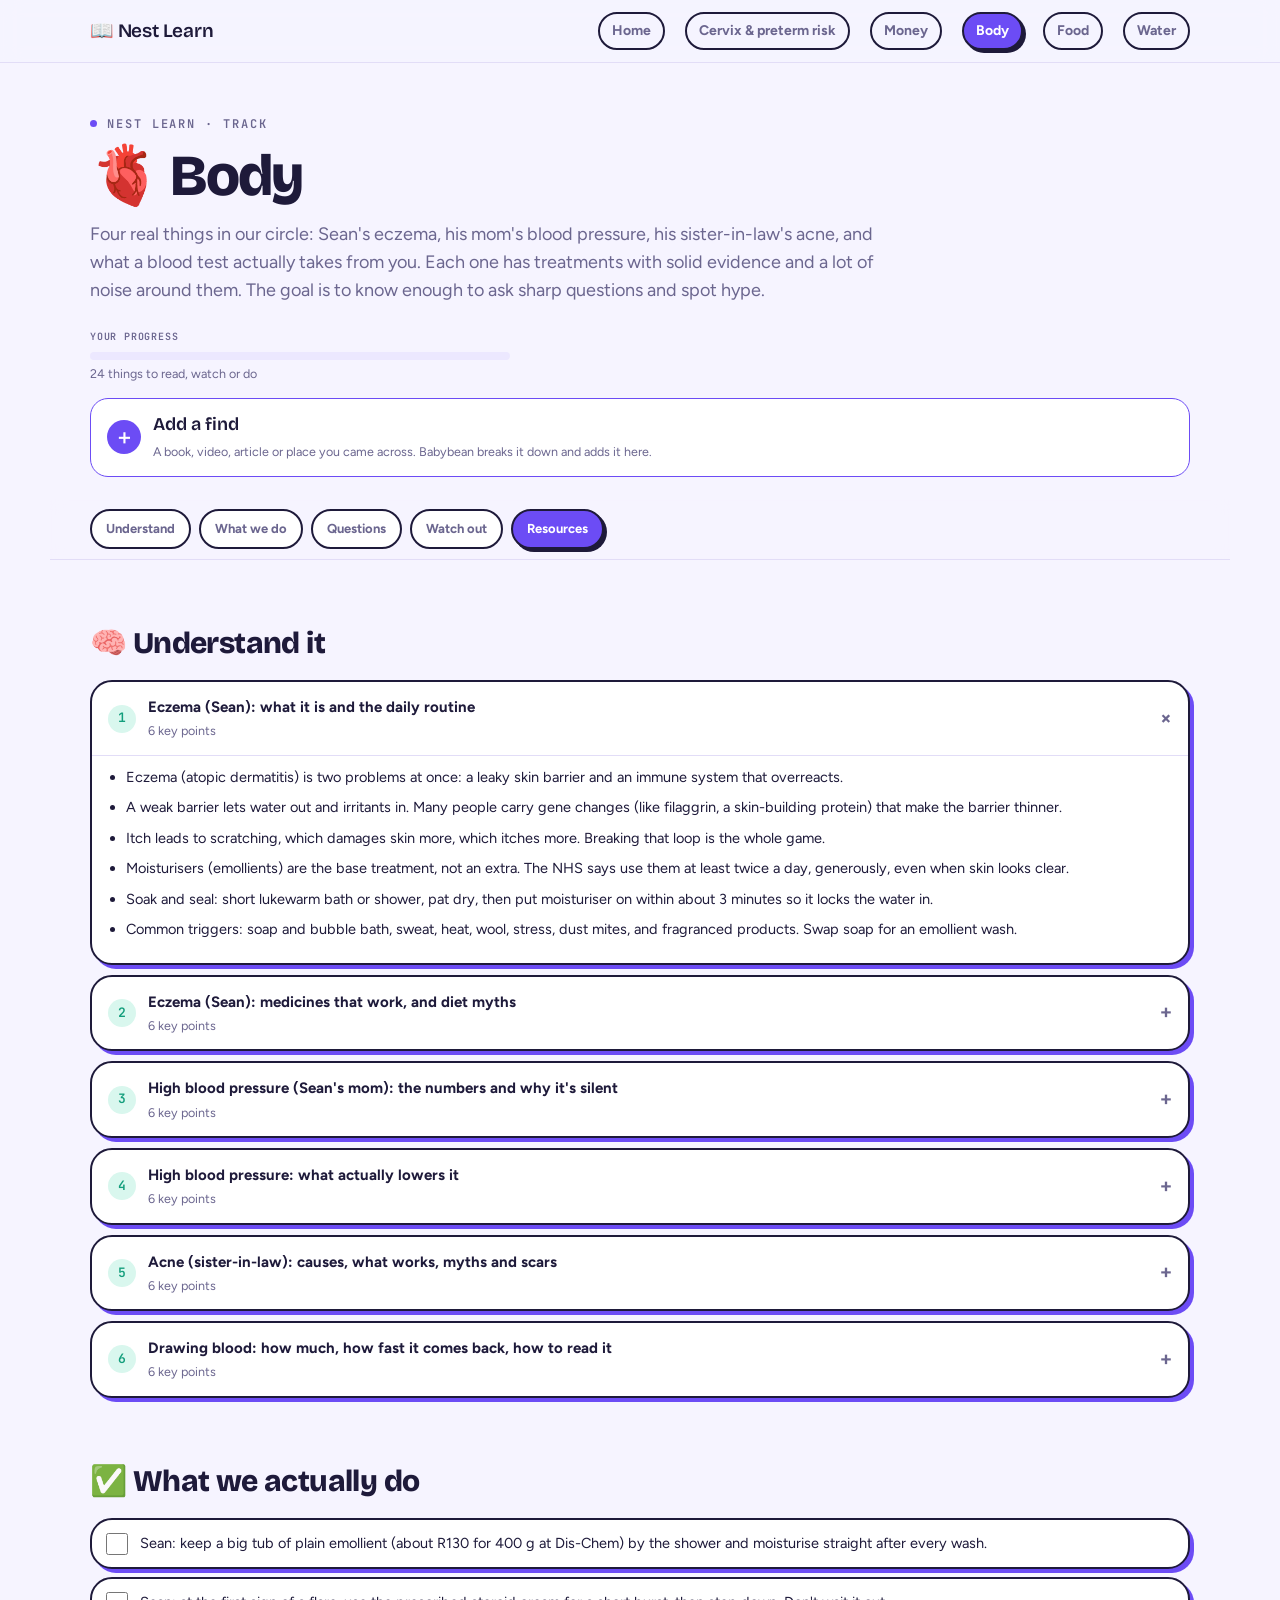
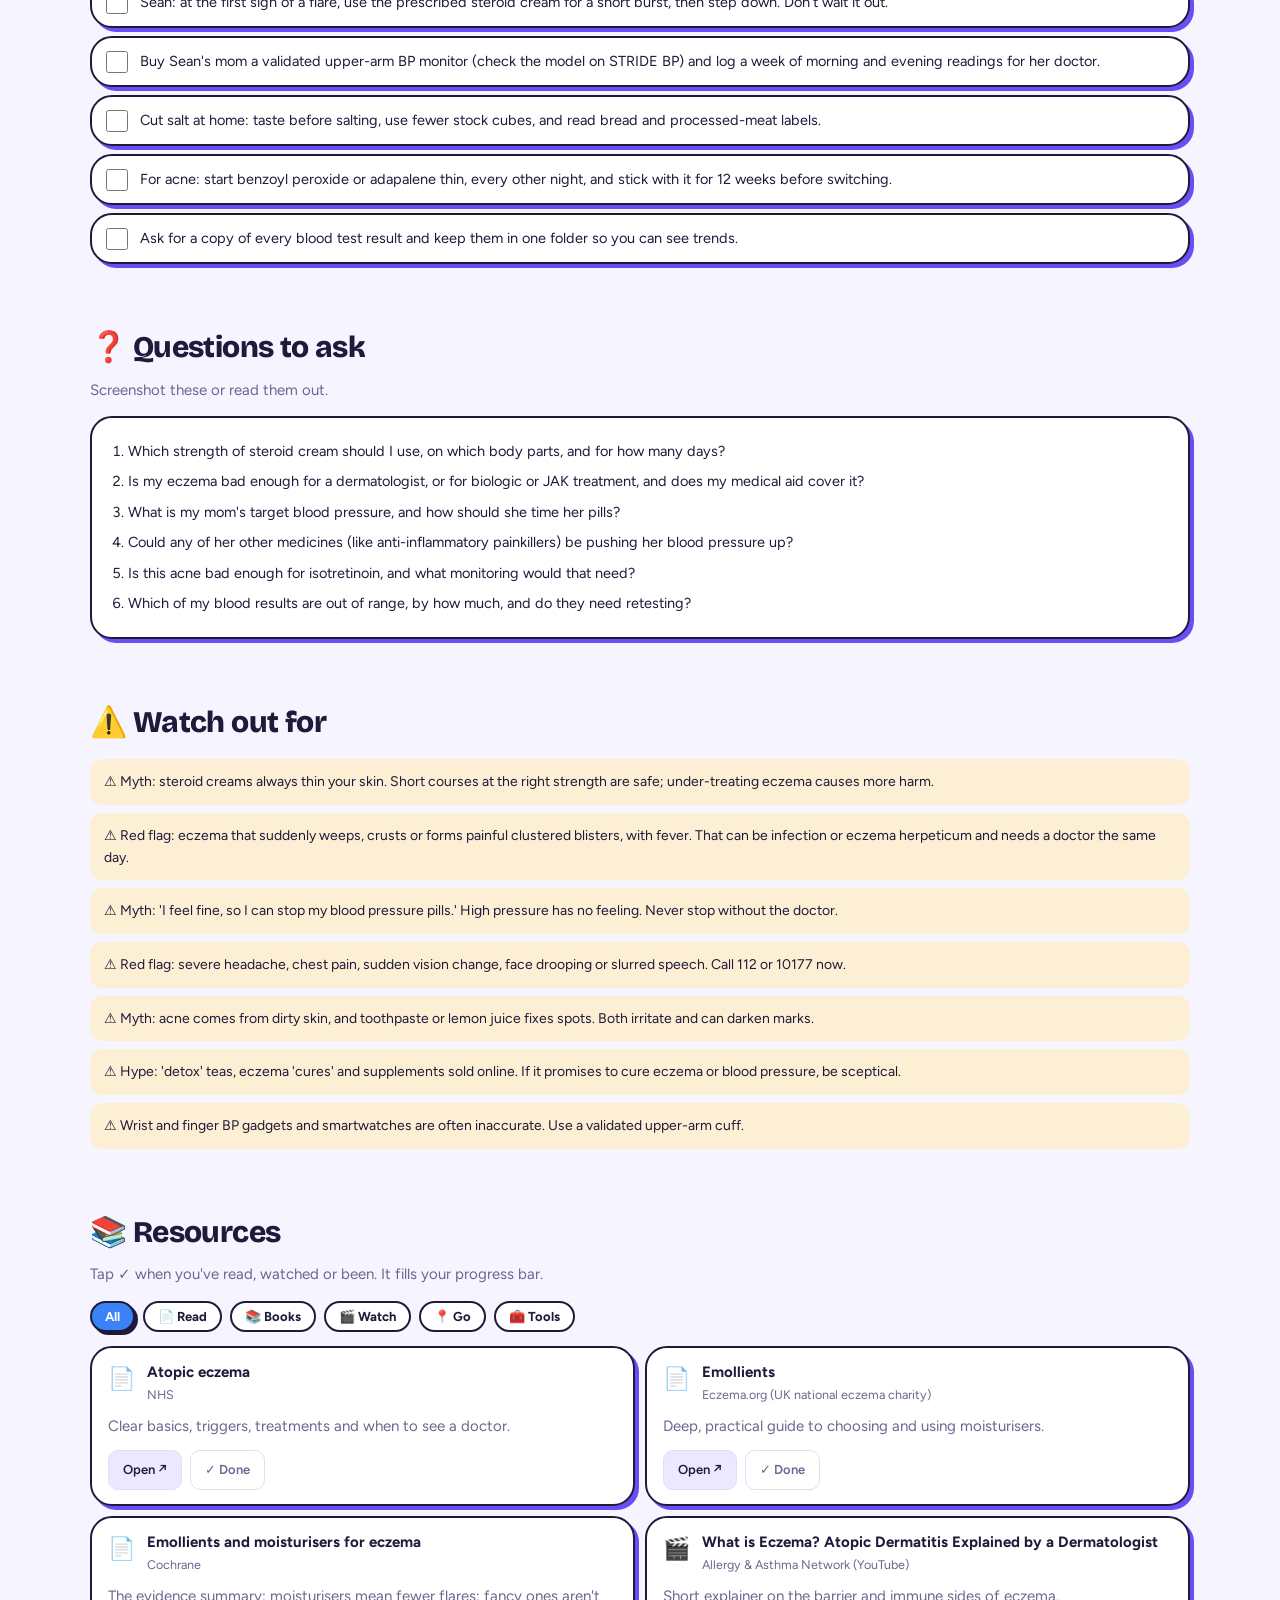
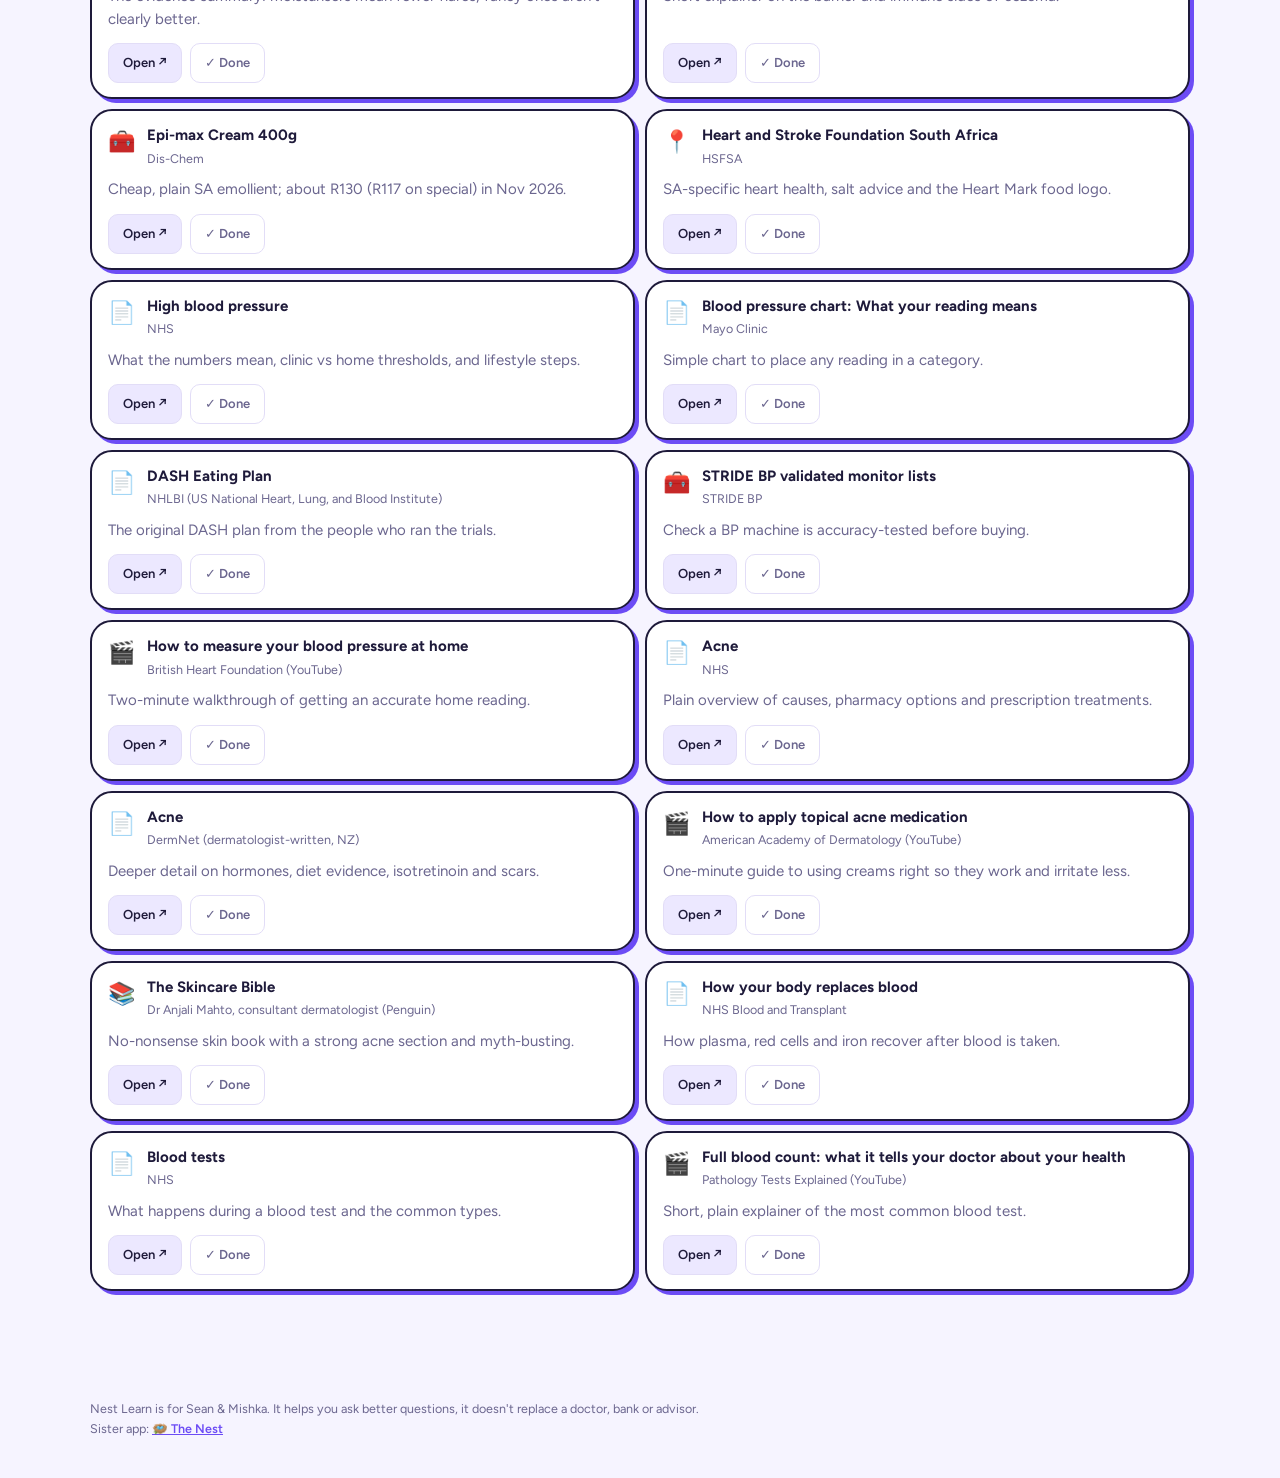
==== body.html @ f9ac7904 "Nest Learn: separate learning app (Cervix, Money, Body, Food, Water) Co-Authored-By: Claude Opus 5.5" ====
<!doctype html>
<html lang="en">
<head>
<meta charset="utf-8">
<meta name="viewport" content="width=device-width, initial-scale=1">
<meta name="theme-color" content="#6C4CF5">
<meta name="apple-mobile-web-app-capable" content="yes">
<meta name="mobile-web-app-capable" content="yes">
<meta name="apple-mobile-web-app-status-bar-style" content="black-translucent">
<meta name="apple-mobile-web-app-title" content="Nest Learn">
<link rel="manifest" href="manifest.webmanifest">
<link rel="apple-touch-icon" href="apple-touch-icon.png">
<meta name="robots" content="noindex, nofollow">
<title>Body · Nest Learn</title>
<link rel="icon" href="data:image/svg+xml,<svg xmlns='http://www.w3.org/2000/svg' viewBox='0 0 100 100'><text y='.9em' font-size='90'>🫀</text></svg>">
<link rel="preconnect" href="https://fonts.googleapis.com">
<link rel="preconnect" href="https://fonts.gstatic.com" crossorigin>
<link rel="stylesheet" href="https://fonts.googleapis.com/css2?family=Bricolage+Grotesque:opsz,wght@12..96,400..800&family=Figtree:wght@400;500;600;700&family=JetBrains+Mono:wght@500;600;700&display=swap">
<link rel="stylesheet" href="style.css?v=20261115a">
<link rel="stylesheet" href="learn.css?v=20261115a">
</head>
<body>

<nav class="nav"><div class="nav-in">
  <a class="brandmark" href="index.html">📖 Nest Learn</a>
  <a class="tab" href="index.html">Home</a>
  <a class="tab" href="cervix.html">Cervix &amp; preterm risk</a>
  <a class="tab" href="money.html">Money</a>
  <a class="tab" href="body.html" aria-current="page">Body</a>
  <a class="tab" href="food.html">Food</a>
  <a class="tab" href="water.html">Water</a>
</div></nav>
<script>window.NAV_ICON={"Home": "🏠", "Cervix & preterm risk": "🌸", "Money": "💸", "Body": "🫀", "Food": "🥕", "Water": "💧"};</script>

<main class="wrap">
<p class="eyebrow"><span class="dot"></span>Nest Learn · track</p>
<h1>🫀 Body</h1>
<p class="sub">Four real things in our circle: Sean&#x27;s eczema, his mom&#x27;s blood pressure, his sister-in-law&#x27;s acne, and what a blood test actually takes from you. Each one has treatments with solid evidence and a lot of noise around them. The goal is to know enough to ask sharp questions and spot hype.</p>
<div class="tprog" data-track="body"><span class="lbl">Your progress</span><div class="bar"><span></span></div><small class="pc"></small></div>
<details class="addbox" data-track="Body"><summary><span class="pl">＋</span><span><b>Add a find</b>
<small>A book, video, article or place you came across. Babybean breaks it down and adds it here.</small></span></summary>
<div class="abd"><div class="qchips kpick" role="group" aria-label="What is it"><button type="button" class="chip" aria-pressed="false" data-k="book">📚 Book</button><button type="button" class="chip" aria-pressed="false" data-k="video">🎬 Video</button><button type="button" class="chip" aria-pressed="false" data-k="article">📄 Article</button><button type="button" class="chip" aria-pressed="false" data-k="podcast">🎧 Podcast</button><button type="button" class="chip" aria-pressed="false" data-k="place">📍 Place</button></div>
<textarea placeholder="Paste the link, or the name of the book or video. Add a note if you want: why it caught your eye."></textarea>
<button type="button" class="sendbtn">Send to Babybean →</button>
<p class="how">Opens Telegram with your find ready to send. Babybean reads or watches it, writes the breakdown, and adds it to this page.</p></div></details>
<nav class="jump" aria-label="Sections"><a href="#learn">Understand</a><a href="#do">What we do</a><a href="#ask">Questions</a><a href="#watch">Watch out</a><a href="#res">Resources</a></nav>
<section class="sec" id="learn"><h2>🧠 Understand it</h2><div class="accs">
<details class="acc" open><summary><span class="n">1</span><span class="st"><b>Eczema (Sean): what it is and the daily routine</b><small>6 key points</small></span></summary><div class="bd"><ul class="pts"><li>Eczema (atopic dermatitis) is two problems at once: a leaky skin barrier and an immune system that overreacts.</li><li>A weak barrier lets water out and irritants in. Many people carry gene changes (like filaggrin, a skin-building protein) that make the barrier thinner.</li><li>Itch leads to scratching, which damages skin more, which itches more. Breaking that loop is the whole game.</li><li>Moisturisers (emollients) are the base treatment, not an extra. The NHS says use them at least twice a day, generously, even when skin looks clear.</li><li>Soak and seal: short lukewarm bath or shower, pat dry, then put moisturiser on within about 3 minutes so it locks the water in.</li><li>Common triggers: soap and bubble bath, sweat, heat, wool, stress, dust mites, and fragranced products. Swap soap for an emollient wash.</li></ul></div></details>
<details class="acc"><summary><span class="n">2</span><span class="st"><b>Eczema (Sean): medicines that work, and diet myths</b><small>6 key points</small></span></summary><div class="bd"><ul class="pts"><li>Steroid creams (topical corticosteroids) calm flares fast. Used in the right strength, for short bursts, they are safe. Fear of them often causes under-treatment.</li><li>Dose by fingertip unit (a line of cream from fingertip to first crease). One unit covers about two adult palms of skin.</li><li>Calcineurin inhibitors (tacrolimus, pimecrolimus) are steroid-free creams. They are good for the face, eyelids and folds where steroids thin the skin.</li><li>For severe eczema, a dermatologist can offer injections (biologics like dupilumab) or tablets (JAK inhibitors). These work well but are costly in SA, so check your medical aid.</li><li>Diet: the NHS says do not cut out foods unless a doctor tells you to. Food allergy matters more in babies; in adults, elimination diets rarely help and can backfire.</li><li>Real evidence: a Cochrane review found moisturisers mean fewer flares and less steroid needed. Most &#x27;miracle&#x27; creams were no better than a plain one.</li></ul></div></details>
<details class="acc"><summary><span class="n">3</span><span class="st"><b>High blood pressure (Sean&#x27;s mom): the numbers and why it&#x27;s silent</b><small>6 key points</small></span></summary><div class="bd"><ul class="pts"><li>Blood pressure has two numbers. The top (systolic) is pressure when the heart squeezes. The bottom (diastolic) is pressure when it rests.</li><li>Healthy is roughly 90/60 to 120/80. High is 140/90 or more at a clinic, or 135/85 or more at home (NHS).</li><li>It is called silent because most people feel nothing. WHO says about 44% of adults with high blood pressure do not know they have it.</li><li>Over years, high pressure damages arteries, which leads to stroke, heart attack, kidney failure and dementia. Treatment cuts those risks.</li><li>South Africans eat about 6 to 11 g of salt a day. WHO&#x27;s limit is under 5 g, about one teaspoon. Much of it hides in bread, stock cubes, processed meat and takeaways.</li><li>SA law has capped salt in processed foods since 2016, which helped, but home cooking and stock cubes still add a lot.</li></ul></div></details>
<details class="acc"><summary><span class="n">4</span><span class="st"><b>High blood pressure: what actually lowers it</b><small>6 key points</small></span></summary><div class="bd"><ul class="pts"><li>DASH (Dietary Approaches to Stop Hypertension) is an eating plan with lots of vegetables, fruit, beans, whole grains and low-fat dairy, and less salt and fatty meat. Trials show it lowers pressure.</li><li>Exercise helps: aim for about 150 minutes a week of brisk walking or similar.</li><li>Alcohol raises blood pressure. Cutting down helps; heavy drinking is a big driver.</li><li>Home checks need a validated upper-arm machine (one tested for accuracy; check the STRIDE BP list). Sit 5 minutes, arm at heart level, take 2 readings morning and evening for a week.</li><li>Pills matter. Most people need them for life. Stopping because you feel fine can make pressure bounce back up, because feeling fine was never the sign.</li><li>Emergency signs: very high readings (around 180/120) with chest pain, severe headache, confusion, vision loss or weakness. Face drooping or slurred speech means stroke. Call 112 from a mobile or 10177.</li></ul></div></details>
<details class="acc"><summary><span class="n">5</span><span class="st"><b>Acne (sister-in-law): causes, what works, myths and scars</b><small>6 key points</small></span></summary><div class="bd"><ul class="pts"><li>Acne starts when oil (sebum) and dead skin clog a pore, bacteria (C. acnes) grow, and the spot gets inflamed. Hormones drive the oil. It is not caused by dirty skin.</li><li>First line: benzoyl peroxide (kills bacteria, no resistance) and retinoids like adapalene (unclog pores). Start thin, every other night, and give it 8 to 12 weeks. Azelaic acid is gentler and fades dark marks.</li><li>Antibiotics should never be used alone or long-term. NICE says pair them with benzoyl peroxide or a retinoid and review by about 3 months to limit resistance.</li><li>For women, the combined pill or spironolactone can help. Severe or scarring acne needs a dermatologist for isotretinoin, which works very well but needs strict pregnancy prevention and monitoring.</li><li>Diet: modest evidence that high-GI foods (sugary, white-flour foods that spike blood sugar) and milk, especially skim, worsen acne in some people. Chocolate alone has weak evidence. It&#x27;s a nudge, not a cure.</li><li>Picking causes scars; early treatment prevents them. Dark marks (post-inflammatory hyperpigmentation) fade over months with sunscreen. Pitted scars need dermatologist procedures.</li></ul></div></details>
<details class="acc"><summary><span class="n">6</span><span class="st"><b>Drawing blood: how much, how fast it comes back, how to read it</b><small>6 key points</small></span></summary><div class="bd"><ul class="pts"><li>An adult has about 5 litres of blood (about 8% of body weight). A test tube holds about 2 to 10 ml, so a normal panel of a few tubes is well under 1% of your blood.</li><li>A full donation is much bigger: SANBS takes 480 ml, about 10%. Even that is safe for healthy adults.</li><li>Plasma (the watery part of blood) comes back within a day or two if you drink fluids. Red cells take weeks; haemoglobin is usually back to normal in 6 to 12 weeks.</li><li>Draws matter when blood is already low: anaemia (too few red cells or low haemoglobin), babies, and long hospital stays where daily tests can add up.</li><li>FBC (full blood count) basics: haemoglobin (oxygen carrier), MCV (red cell size: small often means low iron, big can mean low B12 or folate), white cells (infection and immunity), platelets (clotting).</li><li>Reference ranges cover about 95% of healthy people, so a slightly flagged result is not automatically a problem. Trends over time and how you feel matter more.</li></ul></div></details>
</div></section>
<section class="sec" id="do"><h2>✅ What we actually do</h2><ul class="checks" data-track="body">
<li><label><input type="checkbox" data-ck="body:do:0"><span>Sean: keep a big tub of plain emollient (about R130 for 400 g at Dis-Chem) by the shower and moisturise straight after every wash.</span></label></li>
<li><label><input type="checkbox" data-ck="body:do:1"><span>Sean: at the first sign of a flare, use the prescribed steroid cream for a short burst, then step down. Don&#x27;t wait it out.</span></label></li>
<li><label><input type="checkbox" data-ck="body:do:2"><span>Buy Sean&#x27;s mom a validated upper-arm BP monitor (check the model on STRIDE BP) and log a week of morning and evening readings for her doctor.</span></label></li>
<li><label><input type="checkbox" data-ck="body:do:3"><span>Cut salt at home: taste before salting, use fewer stock cubes, and read bread and processed-meat labels.</span></label></li>
<li><label><input type="checkbox" data-ck="body:do:4"><span>For acne: start benzoyl peroxide or adapalene thin, every other night, and stick with it for 12 weeks before switching.</span></label></li>
<li><label><input type="checkbox" data-ck="body:do:5"><span>Ask for a copy of every blood test result and keep them in one folder so you can see trends.</span></label></li>
</ul></section>
<section class="sec" id="ask"><h2>❓ Questions to ask</h2><p>Screenshot these or read them out.</p><ol class="asks"><li>Which strength of steroid cream should I use, on which body parts, and for how many days?</li><li>Is my eczema bad enough for a dermatologist, or for biologic or JAK treatment, and does my medical aid cover it?</li><li>What is my mom&#x27;s target blood pressure, and how should she time her pills?</li><li>Could any of her other medicines (like anti-inflammatory painkillers) be pushing her blood pressure up?</li><li>Is this acne bad enough for isotretinoin, and what monitoring would that need?</li><li>Which of my blood results are out of range, by how much, and do they need retesting?</li></ol></section>
<section class="sec" id="watch"><h2>⚠️ Watch out for</h2><ul class="warns"><li>Myth: steroid creams always thin your skin. Short courses at the right strength are safe; under-treating eczema causes more harm.</li><li>Red flag: eczema that suddenly weeps, crusts or forms painful clustered blisters, with fever. That can be infection or eczema herpeticum and needs a doctor the same day.</li><li>Myth: &#x27;I feel fine, so I can stop my blood pressure pills.&#x27; High pressure has no feeling. Never stop without the doctor.</li><li>Red flag: severe headache, chest pain, sudden vision change, face drooping or slurred speech. Call 112 or 10177 now.</li><li>Myth: acne comes from dirty skin, and toothpaste or lemon juice fixes spots. Both irritate and can darken marks.</li><li>Hype: &#x27;detox&#x27; teas, eczema &#x27;cures&#x27; and supplements sold online. If it promises to cure eczema or blood pressure, be sceptical.</li><li>Wrist and finger BP gadgets and smartwatches are often inaccurate. Use a validated upper-arm cuff.</li></ul></section>
<section class="sec" id="res"><h2>📚 Resources</h2><p>Tap ✓ when you've read, watched or been. It fills your progress bar.</p>
<div class="filt" role="group" aria-label="Filter"><button class="chip" aria-pressed="true" data-f="all">All</button><button class="chip" aria-pressed="false" data-f="article">📄 Read</button><button class="chip" aria-pressed="false" data-f="book">📚 Books</button><button class="chip" aria-pressed="false" data-f="video">🎬 Watch</button><button class="chip" aria-pressed="false" data-f="place">📍 Go</button><button class="chip" aria-pressed="false" data-f="tool">🧰 Tools</button></div>
<div class="rlist">
<article class="rc" data-type="article" data-rk="body:r:https://www.nhs.uk/conditions/atopic-eczema/"><div class="rtop"><span class="ric">📄</span><div class="rtx"><b>Atopic eczema</b><small>NHS</small></div></div><p class="rwhy">Clear basics, triggers, treatments and when to see a doctor.</p><div class="racts"><a class="op" href="https://www.nhs.uk/conditions/atopic-eczema/" target="_blank" rel="noopener">Open ↗</a><button type="button" class="done">✓ Done</button></div></article>
<article class="rc" data-type="article" data-rk="body:r:https://eczema.org/information-and-advice/treatments-for-eczema/emollients/"><div class="rtop"><span class="ric">📄</span><div class="rtx"><b>Emollients</b><small>Eczema.org (UK national eczema charity)</small></div></div><p class="rwhy">Deep, practical guide to choosing and using moisturisers.</p><div class="racts"><a class="op" href="https://eczema.org/information-and-advice/treatments-for-eczema/emollients/" target="_blank" rel="noopener">Open ↗</a><button type="button" class="done">✓ Done</button></div></article>
<article class="rc" data-type="article" data-rk="body:r:https://www.cochrane.org/CD012119"><div class="rtop"><span class="ric">📄</span><div class="rtx"><b>Emollients and moisturisers for eczema</b><small>Cochrane</small></div></div><p class="rwhy">The evidence summary: moisturisers mean fewer flares; fancy ones aren&#x27;t clearly better.</p><div class="racts"><a class="op" href="https://www.cochrane.org/CD012119" target="_blank" rel="noopener">Open ↗</a><button type="button" class="done">✓ Done</button></div></article>
<article class="rc" data-type="video" data-rk="body:r:https://www.youtube.com/watch?v=mQ73EpeenGk"><div class="rtop"><span class="ric">🎬</span><div class="rtx"><b>What is Eczema? Atopic Dermatitis Explained by a Dermatologist</b><small>Allergy &amp; Asthma Network (YouTube)</small></div></div><p class="rwhy">Short explainer on the barrier and immune sides of eczema.</p><div class="racts"><a class="op" href="https://www.youtube.com/watch?v=mQ73EpeenGk" target="_blank" rel="noopener">Open ↗</a><button type="button" class="done">✓ Done</button></div></article>
<article class="rc" data-type="tool" data-rk="body:r:https://www.dischem.co.za/epi-max-cream-400g"><div class="rtop"><span class="ric">🧰</span><div class="rtx"><b>Epi-max Cream 400g</b><small>Dis-Chem</small></div></div><p class="rwhy">Cheap, plain SA emollient; about R130 (R117 on special) in Nov 2026.</p><div class="racts"><a class="op" href="https://www.dischem.co.za/epi-max-cream-400g" target="_blank" rel="noopener">Open ↗</a><button type="button" class="done">✓ Done</button></div></article>
<article class="rc" data-type="place" data-rk="body:r:https://www.heartfoundation.co.za/"><div class="rtop"><span class="ric">📍</span><div class="rtx"><b>Heart and Stroke Foundation South Africa</b><small>HSFSA</small></div></div><p class="rwhy">SA-specific heart health, salt advice and the Heart Mark food logo.</p><div class="racts"><a class="op" href="https://www.heartfoundation.co.za/" target="_blank" rel="noopener">Open ↗</a><button type="button" class="done">✓ Done</button></div></article>
<article class="rc" data-type="article" data-rk="body:r:https://www.nhs.uk/conditions/high-blood-pressure/"><div class="rtop"><span class="ric">📄</span><div class="rtx"><b>High blood pressure</b><small>NHS</small></div></div><p class="rwhy">What the numbers mean, clinic vs home thresholds, and lifestyle steps.</p><div class="racts"><a class="op" href="https://www.nhs.uk/conditions/high-blood-pressure/" target="_blank" rel="noopener">Open ↗</a><button type="button" class="done">✓ Done</button></div></article>
<article class="rc" data-type="article" data-rk="body:r:https://www.mayoclinic.org/diseases-conditions/high-blood-pressure/in-depth/blood-pressure/art-20050982"><div class="rtop"><span class="ric">📄</span><div class="rtx"><b>Blood pressure chart: What your reading means</b><small>Mayo Clinic</small></div></div><p class="rwhy">Simple chart to place any reading in a category.</p><div class="racts"><a class="op" href="https://www.mayoclinic.org/diseases-conditions/high-blood-pressure/in-depth/blood-pressure/art-20050982" target="_blank" rel="noopener">Open ↗</a><button type="button" class="done">✓ Done</button></div></article>
<article class="rc" data-type="article" data-rk="body:r:https://www.nhlbi.nih.gov/education/dash-eating-plan"><div class="rtop"><span class="ric">📄</span><div class="rtx"><b>DASH Eating Plan</b><small>NHLBI (US National Heart, Lung, and Blood Institute)</small></div></div><p class="rwhy">The original DASH plan from the people who ran the trials.</p><div class="racts"><a class="op" href="https://www.nhlbi.nih.gov/education/dash-eating-plan" target="_blank" rel="noopener">Open ↗</a><button type="button" class="done">✓ Done</button></div></article>
<article class="rc" data-type="tool" data-rk="body:r:https://www.stridebp.org/"><div class="rtop"><span class="ric">🧰</span><div class="rtx"><b>STRIDE BP validated monitor lists</b><small>STRIDE BP</small></div></div><p class="rwhy">Check a BP machine is accuracy-tested before buying.</p><div class="racts"><a class="op" href="https://www.stridebp.org/" target="_blank" rel="noopener">Open ↗</a><button type="button" class="done">✓ Done</button></div></article>
<article class="rc" data-type="video" data-rk="body:r:https://www.youtube.com/watch?v=wKCa9g0ob7k"><div class="rtop"><span class="ric">🎬</span><div class="rtx"><b>How to measure your blood pressure at home</b><small>British Heart Foundation (YouTube)</small></div></div><p class="rwhy">Two-minute walkthrough of getting an accurate home reading.</p><div class="racts"><a class="op" href="https://www.youtube.com/watch?v=wKCa9g0ob7k" target="_blank" rel="noopener">Open ↗</a><button type="button" class="done">✓ Done</button></div></article>
<article class="rc" data-type="article" data-rk="body:r:https://www.nhs.uk/conditions/acne/"><div class="rtop"><span class="ric">📄</span><div class="rtx"><b>Acne</b><small>NHS</small></div></div><p class="rwhy">Plain overview of causes, pharmacy options and prescription treatments.</p><div class="racts"><a class="op" href="https://www.nhs.uk/conditions/acne/" target="_blank" rel="noopener">Open ↗</a><button type="button" class="done">✓ Done</button></div></article>
<article class="rc" data-type="article" data-rk="body:r:https://dermnetnz.org/topics/acne"><div class="rtop"><span class="ric">📄</span><div class="rtx"><b>Acne</b><small>DermNet (dermatologist-written, NZ)</small></div></div><p class="rwhy">Deeper detail on hormones, diet evidence, isotretinoin and scars.</p><div class="racts"><a class="op" href="https://dermnetnz.org/topics/acne" target="_blank" rel="noopener">Open ↗</a><button type="button" class="done">✓ Done</button></div></article>
<article class="rc" data-type="video" data-rk="body:r:https://www.youtube.com/watch?v=Kh6I5eXtgSc"><div class="rtop"><span class="ric">🎬</span><div class="rtx"><b>How to apply topical acne medication</b><small>American Academy of Dermatology (YouTube)</small></div></div><p class="rwhy">One-minute guide to using creams right so they work and irritate less.</p><div class="racts"><a class="op" href="https://www.youtube.com/watch?v=Kh6I5eXtgSc" target="_blank" rel="noopener">Open ↗</a><button type="button" class="done">✓ Done</button></div></article>
<article class="rc" data-type="book" data-rk="body:r:https://www.penguin.co.uk/books/308182/the-skincare-bible-by-mahto-anjali/9780241309100"><div class="rtop"><span class="ric">📚</span><div class="rtx"><b>The Skincare Bible</b><small>Dr Anjali Mahto, consultant dermatologist (Penguin)</small></div></div><p class="rwhy">No-nonsense skin book with a strong acne section and myth-busting.</p><div class="racts"><a class="op" href="https://www.penguin.co.uk/books/308182/the-skincare-bible-by-mahto-anjali/9780241309100" target="_blank" rel="noopener">Open ↗</a><button type="button" class="done">✓ Done</button></div></article>
<article class="rc" data-type="article" data-rk="body:r:https://www.blood.co.uk/the-donation-process/after-your-donation/how-your-body-replaces-blood/"><div class="rtop"><span class="ric">📄</span><div class="rtx"><b>How your body replaces blood</b><small>NHS Blood and Transplant</small></div></div><p class="rwhy">How plasma, red cells and iron recover after blood is taken.</p><div class="racts"><a class="op" href="https://www.blood.co.uk/the-donation-process/after-your-donation/how-your-body-replaces-blood/" target="_blank" rel="noopener">Open ↗</a><button type="button" class="done">✓ Done</button></div></article>
<article class="rc" data-type="article" data-rk="body:r:https://www.nhs.uk/tests-and-treatments/blood-tests/"><div class="rtop"><span class="ric">📄</span><div class="rtx"><b>Blood tests</b><small>NHS</small></div></div><p class="rwhy">What happens during a blood test and the common types.</p><div class="racts"><a class="op" href="https://www.nhs.uk/tests-and-treatments/blood-tests/" target="_blank" rel="noopener">Open ↗</a><button type="button" class="done">✓ Done</button></div></article>
<article class="rc" data-type="video" data-rk="body:r:https://www.youtube.com/watch?v=HJO2ZmGtYHc"><div class="rtop"><span class="ric">🎬</span><div class="rtx"><b>Full blood count: what it tells your doctor about your health</b><small>Pathology Tests Explained (YouTube)</small></div></div><p class="rwhy">Short, plain explainer of the most common blood test.</p><div class="racts"><a class="op" href="https://www.youtube.com/watch?v=HJO2ZmGtYHc" target="_blank" rel="noopener">Open ↗</a><button type="button" class="done">✓ Done</button></div></article>
</div></section></main>
<footer class="lfoot">Nest Learn is for Sean &amp; Mishka. It helps you ask better questions, it doesn't replace a doctor, bank or advisor.
  <br>Sister app: <a href="https://seanmacebo-ux.github.io/nest/">🪺 The Nest</a></footer>
<script src="nav.js?v=20261115a"></script>
<script src="learn.js?v=20261115a"></script>
</body>
</html>
---- style.css ----
/* The Nest — shared design system */
:root {
  /* palette: Lavender & Mint · design: Playful Bold (13 Nov 2026) */
  --ground: #F6F4FF; --surface: #FFFFFF; --surface-2: #ECE8FF;
  --ink: #1E1A3A; --ink-soft: #6B668F; --line: #E2DDF7;
  --baby: #E85AA5; --baby-soft: #FCE1F0;
  --home: #139E7C; --home-soft: #D9F7EE; --home-ink: #0B7A5F;
  --car: #3B82F6; --car-soft: #DCE9FE; --car-ink: #1D4ED8;
  --good: #139E7C; --good-soft: #D9F7EE;
  --warn: #E0405F; --warn-soft: #FCE0E6;
  --red: #E0405F; --red-soft: #FCE0E6;
  --amber: #D98A0B; --amber-soft: #FDEFD3;
  --hot: #E0405F; --hot-soft: #FCE0E6;
  --star: #F5A524;
  --accent: #6C4CF5;
  --nav-v: 2; /* nav.js only switches to the ☰ menu when this styling is loaded */
  --shadow: 0 1px 2px rgba(30,26,58,.04), 0 6px 16px -8px rgba(30,26,58,.10), 0 14px 34px -18px rgba(30,26,58,.14);
}
@media (prefers-color-scheme: dark) {
  :root {
    --ground: #121027; --surface: #1B1838; --surface-2: #26224D;
    --ink: #F1EEFF; --ink-soft: #A9A3D9; --line: #2E2A5A;
    --baby: #F9A8D4; --baby-soft: #3A1A33;
    --home: #5EEAD4; --home-soft: #12302F; --home-ink: #A7F3E8;
    --car: #93C5FD; --car-soft: #1A2547; --car-ink: #C7DDFE;
    --good: #5EEAD4; --good-soft: #12302F;
    --warn: #FF7A93; --warn-soft: #3A1726;
    --red: #FF7A93; --red-soft: #3A1726;
    --amber: #FCD34D; --amber-soft: #332A12;
    --hot: #FF7A93; --hot-soft: #3A1726;
    --star: #FCD34D;
    --accent: #A594FF;
    --shadow: 0 1px 2px rgba(0,0,0,.3), 0 10px 30px -14px rgba(0,0,0,.6);
  }
}
* { box-sizing: border-box; }
html { -webkit-text-size-adjust: 100%; }
body { margin: 0; background: var(--ground); color: var(--ink);
  font-family: "Figtree", system-ui, -apple-system, sans-serif; line-height: 1.55; font-size: 16px; -webkit-font-smoothing: antialiased; }
.wrap { overflow-wrap: break-word; max-width: 1180px; margin: 0 auto; padding: clamp(20px,4vw,40px) clamp(16px,4vw,40px) 90px; }
.num { font-family: "JetBrains Mono", ui-monospace, monospace; font-variant-numeric: tabular-nums; }
a { color: inherit; }

/* nav */
.nav { position: sticky; top: 0; z-index: 20; background: color-mix(in srgb, var(--ground) 90%, transparent);
  backdrop-filter: blur(10px); border-bottom: 1px solid var(--line); }
.nav-in { max-width: 1180px; margin: 0 auto; padding: 12px clamp(16px,4vw,40px); display: flex; align-items: center; gap: 8px 20px; flex-wrap: wrap; }
.brandmark { font-family: "Bricolage Grotesque", Georgia, serif; font-weight: 600; font-size: 19px; letter-spacing: -.01em; margin-right: auto; display: flex; align-items: center; gap: 8px; text-decoration: none; }
.nav a.tab { text-decoration: none; font-size: 14px; font-weight: 600; color: var(--ink-soft); padding: 6px 12px; border-radius: 20px; }
.nav a.tab:hover { color: var(--ink); background: var(--surface-2); }
.nav a.tab[aria-current="page"] { color: var(--surface); background: var(--accent); }
/* phones: one swipeable row instead of three stacked rows */
@media (max-width: 700px) {
  .nav-in { flex-wrap: nowrap; overflow-x: auto; scrollbar-width: none; gap: 4px; padding: 9px 16px 9px 0; }
  .nav-in::-webkit-scrollbar { display: none; }
  .brandmark { position: sticky; left: 0; z-index: 1; flex: none; margin-right: 4px; padding: 8px 12px 8px 16px; font-size: 17px;
    background: var(--ground); box-shadow: 10px 0 10px -4px var(--ground); }
  .nav a.tab { flex: none; padding: 9px 13px; }
  /* with nav.js: brand + current page + ☰ Menu; the rest open as a tile grid */
  .nav.js-menu .nav-in { overflow: visible; padding: 8px 16px; gap: 8px; }
  .nav.js-menu .brandmark { position: static; padding: 0; margin-right: auto; background: none; box-shadow: none; }
  .nav.js-menu a.tab { display: none; }
  .nav.js-menu .menubtn { order: 3; }
  .nav.js-menu a.tab[aria-current="page"] { display: inline-flex; align-items: center; min-height: 40px; font-size: 13.5px; }
}
.menubtn { display: none; }
@media (max-width: 700px) {
  .menubtn { display: inline-flex; align-items: center; gap: 7px; flex: none; font: inherit; font-size: 15px; font-weight: 600; cursor: pointer;
    color: var(--ink); background: var(--surface); border: 1px solid var(--line); border-radius: 12px; padding: 0 14px; min-height: 44px; }
  .menubtn span { font-size: 18px; line-height: 1; }
  .nav.open .menubtn { background: var(--surface-2); }
  .menubtn:focus-visible { outline: 2px solid var(--accent); outline-offset: 2px; }
  .navpanel { position: absolute; left: 0; right: 0; top: 100%; background: var(--ground); border-bottom: 1px solid var(--line);
    box-shadow: 0 18px 30px -12px rgba(0,0,0,.25); padding: 12px 16px 16px; display: grid; grid-template-columns: repeat(3, 1fr); gap: 8px; }
  .navpanel[hidden] { display: none; }
  .navtile { display: flex; flex-direction: column; align-items: center; justify-content: center; gap: 4px; min-height: 68px; padding: 8px 4px;
    text-decoration: none; text-align: center; font-size: 13.5px; font-weight: 600; color: var(--ink); background: var(--surface);
    border: 1px solid var(--line); border-radius: 14px; }
  .navtile .ni { font-size: 22px; line-height: 1; }
  .navtile[aria-current="page"] { background: var(--accent); border-color: var(--accent); color: var(--surface); }
  .navtile:focus-visible { outline: 2px solid var(--accent); outline-offset: 2px; }
}

/* headings */
.eyebrow { font-family: "JetBrains Mono", monospace; font-size: 12px; font-weight: 600; letter-spacing: .16em; text-transform: uppercase; color: var(--ink-soft); display: flex; align-items: center; gap: 10px; flex-wrap: wrap; }
.eyebrow .dot { width: 7px; height: 7px; border-radius: 50%; background: var(--accent); }
h1 { font-family: "Bricolage Grotesque", Georgia, serif; font-weight: 500; font-size: clamp(34px,6.5vw,58px); line-height: 1.03; letter-spacing: -.02em; text-wrap: balance; margin: 14px 0 0; }
h1 em { font-style: italic; color: var(--accent); }
.sub { color: var(--ink-soft); font-size: clamp(15px,2.2vw,18px); margin: 14px 0 0; max-width: 66ch; }
.sec { margin: clamp(38px,6vw,60px) 0 18px; }
.sec h2 { font-family: "Bricolage Grotesque", serif; font-weight: 500; font-size: clamp(22px,4vw,30px); letter-spacing: -.01em; margin: 0; text-wrap: balance; }
.sec p { margin: 8px 0 0; color: var(--ink-soft); max-width: 66ch; font-size: 15px; }

/* callout */
.callout { margin-top: 18px; border-radius: 13px; padding: 14px 16px; font-size: 13.5px; max-width: 78ch; }
.callout.car { background: var(--car-soft); border: 1px solid color-mix(in srgb, var(--car) 30%, transparent); color: var(--car-ink); }
.callout b { font-weight: 600; }

/* filter chips */
.filterbar { margin-top: 24px; position: sticky; top: 52px; z-index: 10; background: color-mix(in srgb, var(--ground) 88%, transparent); backdrop-filter: blur(8px); padding: 12px 0; border-bottom: 1px solid var(--line); display: flex; flex-wrap: wrap; gap: 14px 22px; }
.fgroup { display: flex; align-items: center; gap: 7px; flex-wrap: wrap; }
.fgroup .lbl { font-family: "JetBrains Mono", monospace; font-size: 10px; letter-spacing: .1em; text-transform: uppercase; color: var(--ink-soft); font-weight: 600; }
.chip { font-family: inherit; font-size: 13px; font-weight: 600; cursor: pointer; background: var(--surface); color: var(--ink); border: 1px solid var(--line); border-radius: 20px; padding: 6px 13px; transition: all .14s ease; }
.chip:hover { border-color: var(--car); }
.chip[aria-pressed="true"] { background: var(--car); color: #fff; border-color: var(--car); }
.count { font-family: "JetBrains Mono", monospace; font-size: 12px; color: var(--ink-soft); margin-left: auto; align-self: center; }

/* card grid */
.grid { margin-top: 22px; display: grid; grid-template-columns: repeat(3, 1fr); gap: 14px; }
@media (max-width: 940px) { .grid { grid-template-columns: repeat(2, 1fr); } }
@media (max-width: 600px) { .grid { grid-template-columns: 1fr; } }

.cc { background: var(--surface); border: 1px solid var(--line); border-radius: 16px; padding: 18px; box-shadow: var(--shadow); display: flex; flex-direction: column; }
.cc.hide { display: none; }
.cc.pick { border-color: color-mix(in srgb, var(--star) 55%, var(--line)); }
.cc-top { display: flex; justify-content: space-between; align-items: center; gap: 8px; }
.brand { font-family: "JetBrains Mono", monospace; font-size: 10px; letter-spacing: .08em; text-transform: uppercase; color: var(--ink-soft); font-weight: 600; display: flex; align-items: center; gap: 5px; }
.tier { font-family: "JetBrains Mono", monospace; font-size: 9.5px; font-weight: 600; letter-spacing: .05em; padding: 3px 8px; border-radius: 20px; text-transform: uppercase; }
.tier.cash { background: var(--good-soft); color: var(--good); }
.tier.finance { background: var(--car-soft); color: var(--car-ink); }
.model { font-family: "Bricolage Grotesque", serif; font-weight: 600; font-size: 20px; letter-spacing: -.01em; margin: 10px 0 1px; display: flex; align-items: center; gap: 7px; }
.star { color: var(--star); font-size: 14px; }
.bodytag { font-size: 12px; color: var(--ink-soft); }
.price { font-family: "JetBrains Mono", monospace; font-weight: 600; font-size: 18px; margin: 11px 0 0; color: var(--car-ink); }
.price small { font-size: 10.5px; color: var(--ink-soft); font-weight: 500; display: block; letter-spacing: .02em; margin-top: 2px; }
.ratings { display: flex; flex-wrap: wrap; gap: 5px; margin: 12px 0 0; }
.rt { font-size: 10.5px; font-weight: 600; padding: 4px 8px; border-radius: 6px; display: flex; align-items: center; gap: 4px; }
.rt .rk { font-family: "JetBrains Mono", monospace; font-size: 8.5px; letter-spacing: .04em; text-transform: uppercase; opacity: .72; font-weight: 600; }
.rt.ex { background: var(--good-soft); color: var(--good); }
.rt.gd { background: var(--surface-2); color: var(--ink); }
.rt.tt { background: var(--warn-soft); color: var(--warn); }
.rt.au { background: var(--car-soft); color: var(--car-ink); }
.pc { display: grid; grid-template-columns: 1fr 1fr; gap: 10px; margin: 13px 0 0; font-size: 11.5px; }
.pc .h { font-family: "JetBrains Mono", monospace; font-size: 9px; letter-spacing: .07em; text-transform: uppercase; font-weight: 600; margin-bottom: 4px; }
.pc .pro .h { color: var(--good); } .pc .con .h { color: var(--warn); }
.pc ul { margin: 0; padding-left: 14px; display: flex; flex-direction: column; gap: 3px; color: var(--ink-soft); }
.cardlinks { margin-top: auto; padding-top: 14px; display: flex; gap: 8px; }
.clink { flex: 1; display: flex; align-items: center; justify-content: center; gap: 6px; text-decoration: none; font-size: 12px; font-weight: 600; padding: 9px 10px; border-radius: 9px; border: 1px solid var(--line); transition: transform .12s ease, border-color .12s ease; }
.clink:hover { transform: translateY(-1px); border-color: var(--car); }
.clink.see { background: var(--car); color: #fff; border-color: var(--car); }
.clink.list { background: var(--surface-2); color: var(--ink); flex-direction: column; gap: 1px; }
.clink .h { font-family: "JetBrains Mono", monospace; font-weight: 500; font-size: 9px; opacity: .7; }

.empty { display: none; text-align: center; color: var(--ink-soft); padding: 46px 20px; font-size: 15px; }
.empty.show { display: block; }

/* generic panels/cards */
.panel { background: var(--surface); border: 1px solid var(--line); border-radius: 16px; padding: 22px 24px; box-shadow: var(--shadow); }
.note { margin-top: 30px; background: var(--surface); border: 1px solid var(--line); border-radius: 16px; padding: 22px 24px; box-shadow: var(--shadow); font-size: 14px; }
.note h4 { font-family: "Bricolage Grotesque", serif; font-weight: 600; font-size: 18px; margin: 0 0 10px; color: var(--car-ink); }
.note p { margin: 0 0 10px; } .note p:last-child { margin: 0; }
.note b { font-weight: 600; }
.foot { margin-top: 30px; font-family: "JetBrains Mono", monospace; font-size: 11px; color: var(--ink-soft); letter-spacing: .04em;  overflow-wrap: anywhere; }

/* home tiles */
.tiles { margin-top: 26px; display: grid; grid-template-columns: repeat(3,1fr); gap: 16px; }
@media (max-width: 800px) { .tiles { grid-template-columns: 1fr; } }
.tile { display: flex; flex-direction: column; text-decoration: none; background: var(--surface); border: 1px solid var(--line); border-radius: 18px; padding: 24px; box-shadow: var(--shadow); border-top: 4px solid var(--accent); transition: transform .14s ease; }
.tile:hover { transform: translateY(-2px); }
.tile.baby { border-top-color: var(--baby); } .tile.home { border-top-color: var(--home); } .tile.car { border-top-color: var(--car); }
.tile .tt { font-family: "Bricolage Grotesque", serif; font-weight: 600; font-size: 22px; display: flex; align-items: center; gap: 9px; }
.tile.baby .tt { color: var(--baby); } .tile.home .tt { color: var(--home); } .tile.car .tt { color: var(--car); }
.tile .td { color: var(--ink-soft); font-size: 14px; margin: 10px 0 0; }
.tile .go { margin-top: 14px; font-family: "JetBrains Mono", monospace; font-size: 12px; font-weight: 600; color: var(--accent); }

a:focus-visible, .chip:focus-visible { outline: 2px solid var(--accent); outline-offset: 2px; }

/* interactivity — saves + ticks */
.savebtn { font: inherit; cursor: pointer; border: 1px solid var(--line); background: var(--surface-2); color: var(--ink-soft); border-radius: 9px; padding: 8px 12px; font-size: 12px; font-weight: 600; transition: all .15s ease; white-space: nowrap; }
.savebtn:hover { border-color: var(--baby); transform: translateY(-1px); }
.savebtn.on { background: var(--baby-soft); color: var(--baby); border-color: var(--baby); }
[data-tick] { cursor: pointer; user-select: none; }
[data-tick] .b, [data-tick] .box { transition: background .15s ease, border-color .15s ease; position: relative; }
[data-tick].done .b, [data-tick].done .box { background: var(--accent); border-color: var(--accent); }
[data-tick].done .b::after, [data-tick].done .box::after { content: "✓"; color: #fff; font-size: 10px; line-height: 1; position: absolute; inset: 0; display: flex; align-items: center; justify-content: center; }
[data-tick].done .txt { color: var(--ink-soft); }
[data-tick]:focus-visible { outline: 2px solid var(--accent); outline-offset: 3px; border-radius: 6px; }

@media (prefers-reduced-motion: reduce) { * { transition: none !important; } }

/* Design: Playful Bold (overrides page styles, so it uses !important) — chunky outlines, hard offset shadows, pill controls */
.panel,.pane,.pc2,.acc,.hero,.cc,.tile,.cgrp,.statrow>div,.pick,.note,.trio>div,.stats>div,.tg,.total,.chead .h,.places .pane { border-radius: 22px !important; border: 2px solid var(--ink) !important; box-shadow: 4px 4px 0 var(--accent) !important; }
.st4,.cell,.warnbox,.callout { border-radius: 14px !important; border: 1.5px solid color-mix(in srgb, var(--ink) 35%, transparent) !important; box-shadow: none !important; }
.chip,.tabs button,.jump a,.btn,.btn2,.menubtn,.pickrow button,.seg button,.seg2 a,.modes a,.pens button,.navtile,.nav a.tab,.savebtn,.clink { border-radius: 999px !important; border: 2px solid var(--ink) !important; font-weight: 700 !important; }
.btn,.btn2,.chip[aria-pressed="true"],.tabs button[aria-selected="true"],.jump a.on,.pickrow button[aria-pressed="true"],.modes a[aria-current="true"],.nav a.tab[aria-current="page"] { box-shadow: 3px 3px 0 var(--ink) !important; }
.modes .in,.seg,.seg2 { border-radius: 999px !important; border: 2px solid var(--ink); }
h1 { font-weight: 800 !important; letter-spacing: -.035em !important; }
h1 em { font-style: normal !important; color: var(--ink) !important; background: linear-gradient(transparent 58%, color-mix(in srgb, var(--good) 45%, transparent) 58%); padding: 0 .08em; }
.sec h2,.gh h2,.pane h3,.hero .big,.big,.total b,.pc2 .pr b,.statrow b,.model { font-weight: 800 !important; letter-spacing: -.02em; }
.ico { border-radius: 14px !important; border: 2px solid var(--ink) !important; }
.hb,.vb,.badge,.tier { border-radius: 999px !important; border: 1.5px solid currentColor; }
.modes .in a { border: 0 !important; box-shadow: none !important; }
.modes .in a[aria-current="true"] { background: var(--accent) !important; color: var(--surface) !important; }

/* --- 14 Nov: 🤔 Consider / ✕ Reject (decide.js), replaces ♡ Save --- */
.dec { display: flex; gap: 8px; flex-wrap: wrap; margin-top: 10px; }
.dec button { font: inherit; font-size: 12.5px; font-weight: 700; cursor: pointer; min-height: 40px; padding: 0 14px; border-radius: 999px; border: 2px solid var(--line); background: var(--surface-2); color: var(--ink); }
.dec button[data-dv="consider"].on { background: var(--amber-soft); border-color: var(--amber); color: var(--ink); }
.dec button[data-dv="reject"].on { background: var(--surface-2); border-color: var(--ink-soft); color: var(--ink-soft); }
.is-consider { box-shadow: inset 0 0 0 2px var(--amber) !important; }
.is-consider::before { content: "🤔 CONSIDERING"; display: block; font-family: "JetBrains Mono", monospace; font-size: 10px; font-weight: 700; letter-spacing: .06em; color: var(--amber); margin-bottom: 6px; }
.is-reject { order: 99; opacity: .45; }
.is-reject::before { content: "✕ REJECTED"; display: block; font-family: "JetBrains Mono", monospace; font-size: 10px; font-weight: 700; letter-spacing: .06em; color: var(--ink-soft); margin-bottom: 6px; }
.is-reject .ow, .is-reject .of, .is-reject .lc-why, .is-reject .lc-warn, .is-reject p { display: none; }
.dectray { position: fixed; left: 12px; right: 12px; bottom: 14px; z-index: 40; max-width: 560px; margin: 0 auto; display: none; align-items: center; justify-content: space-between; gap: 12px; padding: 10px 10px 10px 16px; border-radius: 18px; background: var(--ink); color: var(--surface); box-shadow: var(--shadow); font-weight: 700; font-size: 14px; }
.dectray.on { display: flex; }
.dectray small { display: block; font-weight: 500; font-size: 11.5px; opacity: .75; }
.dectray .send { font: inherit; font-size: 14px; font-weight: 700; cursor: pointer; border: 0; border-radius: 999px; min-height: 44px; padding: 0 16px; background: var(--accent); color: #fff; white-space: nowrap; }
---- learn.css ----
/* Nest Learn: track pages + home. Built on The Nest's style.css so both apps look the same. */
:root { --navh: 60px; }
html { scroll-behavior: smooth; }
[id] { scroll-margin-top: calc(var(--navh) + 64px); }
.lbl { font-family: "JetBrains Mono", monospace; font-size: 10px; font-weight: 600; letter-spacing: .08em; text-transform: uppercase; color: var(--ink-soft); }

/* jump bar (same as Medical aid) */
.jump { position: sticky; top: var(--navh); z-index: 15; margin: 22px calc(-1 * clamp(16px,4vw,40px)) 0; padding: 10px clamp(16px,4vw,40px);
  background: color-mix(in srgb, var(--ground) 92%, transparent); backdrop-filter: blur(8px); border-bottom: 1px solid var(--line);
  display: flex; gap: 8px; overflow-x: auto; scrollbar-width: none; }
.jump::-webkit-scrollbar { display: none; }
.jump a { flex: none; text-decoration: none; font-size: 13px; font-weight: 600; color: var(--ink-soft); background: var(--surface); border: 1px solid var(--line); border-radius: 20px; padding: 8px 14px; min-height: 36px; display: flex; align-items: center; }
.jump a.on { background: var(--accent); border-color: var(--accent); color: var(--surface); }

/* progress */
.tprog { margin-top: 18px; max-width: 420px; }
.tprog .bar { height: 8px; background: var(--surface-2); border-radius: 8px; overflow: hidden; margin-top: 5px; }
.tprog .bar span { display: block; height: 100%; width: 0; background: var(--accent); border-radius: 8px; transition: width .4s ease; }
.tprog .pc { display: block; color: var(--ink-soft); font-size: 12.5px; margin-top: 4px; }
.tprog.mini { margin-top: 12px; max-width: none; }

/* accordions (same as Medical aid) */
.accs { display: flex; flex-direction: column; gap: 10px; margin-top: 14px; }
.acc { background: var(--surface); border: 1px solid var(--line); border-radius: 14px; box-shadow: var(--shadow); overflow: hidden; }
.acc summary { list-style: none; cursor: pointer; display: flex; align-items: center; gap: 12px; padding: 14px 16px; min-height: 56px; -webkit-tap-highlight-color: transparent; }
.acc summary::-webkit-details-marker { display: none; }
.acc summary::after { content: "+"; margin-left: auto; flex: none; font-family: "JetBrains Mono", monospace; font-size: 20px; font-weight: 600; color: var(--ink-soft); transition: transform .2s ease; }
.acc[open] summary::after { transform: rotate(45deg); }
.acc summary:focus-visible { outline: 2px solid var(--accent); outline-offset: -2px; border-radius: 14px; }
.acc .n { flex: none; width: 28px; height: 28px; border-radius: 50%; background: var(--good-soft); color: var(--good); font-family: "JetBrains Mono", monospace; font-weight: 600; font-size: 13px; display: grid; place-items: center; }
.acc .st { display: flex; flex-direction: column; gap: 2px; font-size: 15px; }
.acc .st small { color: var(--ink-soft); font-size: 12.5px; }
.acc .bd { padding: 0 16px 14px; font-size: 14.5px; border-top: 1px solid var(--line); }
.pts { margin: 10px 0 0; padding-left: 18px; }
.pts li { margin: 8px 0; }

/* do / ask / watch */
.checks { list-style: none; margin: 14px 0 0; padding: 0; display: flex; flex-direction: column; gap: 8px; }
.checks label { display: flex; gap: 12px; align-items: flex-start; background: var(--surface); border: 1px solid var(--line); border-radius: 14px; padding: 12px 14px; font-size: 14.5px; cursor: pointer; box-shadow: var(--shadow); }
.checks input { flex: none; width: 22px; height: 22px; margin: 1px 0 0; accent-color: var(--good); }
.checks input:checked + span { color: var(--ink-soft); text-decoration: line-through; }
.asks { margin: 14px 0 0; padding: 14px 16px 14px 36px; background: var(--surface); border: 1px solid var(--line); border-radius: 14px; box-shadow: var(--shadow); font-size: 14.5px; }
.asks li { margin: 8px 0; }
.warns { list-style: none; margin: 14px 0 0; padding: 0; display: flex; flex-direction: column; gap: 8px; }
.warns li { background: var(--amber-soft); border-radius: 12px; padding: 12px 14px; font-size: 14px; }
.warns li::before { content: "⚠️ "; }

/* resources */
.filt { display: flex; gap: 8px; flex-wrap: wrap; margin-top: 14px; }
.rlist { display: grid; grid-template-columns: repeat(2, 1fr); gap: 10px; margin-top: 14px; }
@media (max-width: 700px) { .rlist { grid-template-columns: 1fr; } }
.rc { background: var(--surface); border: 1px solid var(--line); border-radius: 16px; box-shadow: var(--shadow); padding: 14px 16px; display: flex; flex-direction: column; }
.rc[hidden] { display: none; }
.rtop { display: flex; gap: 12px; align-items: flex-start; }
.ric { font-size: 22px; flex: none; }
.rtx b { display: block; font-size: 15px; line-height: 1.35; }
.rtx small { color: var(--ink-soft); font-size: 12.5px; }
.rwhy { font-size: 13.5px; margin: 8px 0 0; color: var(--ink); }
.racts { display: flex; gap: 8px; margin-top: auto; padding-top: 12px; }
.racts a, .racts button { font: inherit; font-size: 13px; font-weight: 600; text-decoration: none; cursor: pointer; border-radius: 10px; padding: 0 14px; min-height: 40px; display: inline-flex; align-items: center; }
.racts .op { color: var(--ink); background: var(--surface-2); border: 1px solid var(--line); }
.racts .done { color: var(--ink-soft); background: var(--surface); border: 1px solid var(--line); }
.rc.is-done { border-color: var(--good); }
.rc.is-done .done { color: var(--surface); background: var(--good); border-color: var(--good); }

/* home */
.tgrid { display: grid; grid-template-columns: repeat(3, 1fr); gap: 12px; margin-top: 26px; }
@media (max-width: 900px) { .tgrid { grid-template-columns: repeat(2, 1fr); } }
@media (max-width: 560px) { .tgrid { grid-template-columns: 1fr; } }
.tcard { text-decoration: none; background: var(--surface); border: 1px solid var(--line); border-radius: 18px; box-shadow: var(--shadow); padding: 16px 18px; display: flex; flex-direction: column; gap: 4px; }
.tcard .tic { font-size: 30px; line-height: 1; }
.tcard b { font-family: "Bricolage Grotesque", serif; font-size: 22px; margin-top: 6px; }
.tcard small { color: var(--ink-soft); font-size: 13.5px; }
.tcard .tmeta { font-family: "JetBrains Mono", monospace; font-size: 11px; color: var(--ink-soft); margin-top: 8px; }

.lfoot { max-width: 1180px; margin: 0 auto; padding: 0 clamp(16px,4vw,40px) 40px; color: var(--ink-soft); font-size: 12.5px; }
.lfoot a { color: var(--accent); font-weight: 600; }

/* match The Nest's Playful Bold cards */
.tcard,.rc,.asks,.checks label { border-radius: 22px !important; border: 2px solid var(--ink) !important; box-shadow: 4px 4px 0 var(--accent) !important; }
.rc.is-done { box-shadow: 4px 4px 0 var(--good) !important; }
  .addbox { background: var(--surface); border: 2px solid var(--accent); border-radius: 18px; padding: 18px; box-shadow: var(--shadow); margin-top: 22px; }
  .addbox h3 { font-family: "Bricolage Grotesque", serif; font-weight: 600; font-size: 20px; margin: 0; }
  .addbox p { margin: 6px 0 0; font-size: 13.5px; color: var(--ink-soft); }
  .addbox textarea { width: 100%; margin-top: 12px; min-height: 84px; resize: vertical; font: inherit; font-size: 16px; color: var(--ink); background: var(--ground); border: 1px solid var(--line); border-radius: 12px; padding: 12px; }
  .addbox textarea:focus { outline: 2px solid var(--accent); outline-offset: 1px; }
  .qchips { display: flex; flex-wrap: wrap; gap: 8px; margin-top: 10px; }
  .qchips button { font: inherit; font-size: 13px; font-weight: 600; cursor: pointer; color: var(--ink); background: var(--surface-2); border: 1px solid var(--line); border-radius: 20px; padding: 0 12px; min-height: 36px; }
  .sendbtn { margin-top: 12px; width: 100%; font: inherit; font-size: 15px; font-weight: 600; cursor: pointer; color: var(--surface); background: var(--accent); border: 0; border-radius: 12px; min-height: 48px; }
  .how { font-size: 12.5px; color: var(--ink-soft); margin-top: 10px; }
  details.addbox { padding: 0; border-width: 1.5px; box-shadow: none; margin-top: 14px; }
  details.addbox > summary { list-style: none; cursor: pointer; display: flex; align-items: center; gap: 12px; padding: 12px 16px; min-height: 56px; }
  details.addbox > summary::-webkit-details-marker { display: none; }
  details.addbox > summary .pl { flex: none; width: 34px; height: 34px; border-radius: 50%; background: var(--accent); color: var(--surface); display: grid; place-items: center; font-size: 20px; font-weight: 600; transition: transform .2s ease; }
  details.addbox[open] > summary .pl { transform: rotate(45deg); }
  details.addbox > summary b { font-family: "Bricolage Grotesque", serif; font-weight: 600; font-size: 18px; display: block; }
  details.addbox > summary small { color: var(--ink-soft); font-size: 12.5px; }
  details.addbox .abd { padding: 0 16px 16px; }
  .qchips button, .acts a, .acts button, .iacts button { min-height: 44px; }
.qchips button[aria-pressed="true"] { color: var(--surface); background: var(--accent); border-color: var(--accent); }
.qchips + .qchips { margin-top: 8px; }
/* breakdown under a resource */
.brk { margin-top: 10px; background: var(--surface-2); border-radius: 12px; }
.brk summary { cursor: pointer; padding: 10px 12px; font-size: 13.5px; font-weight: 700; list-style: none; }
.brk summary::-webkit-details-marker { display: none; }
.brk ul { margin: 0; padding: 0 14px 12px 30px; font-size: 13.5px; }
.brk li { margin: 6px 0; }
.rc.mine { box-shadow: 4px 4px 0 var(--star) !important; }
.rc.mine .rtx small { color: var(--amber); font-weight: 600; }
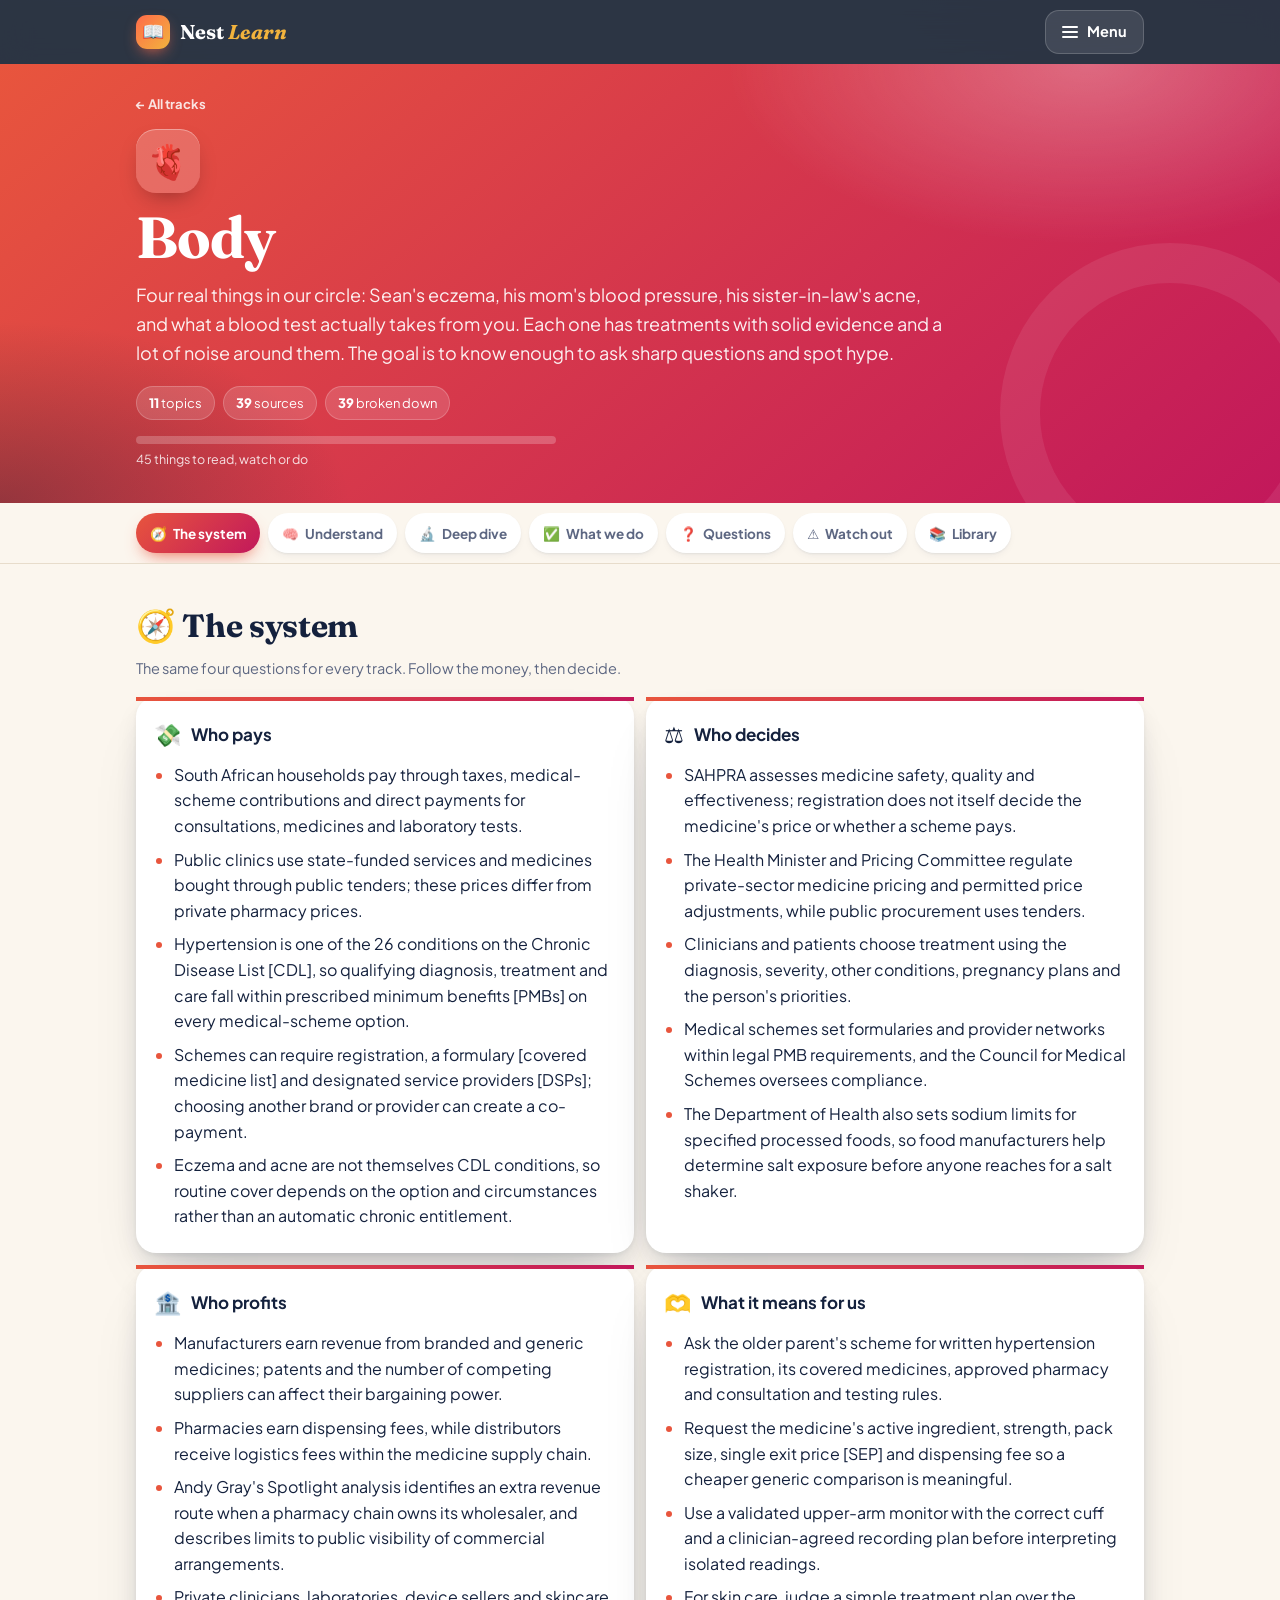
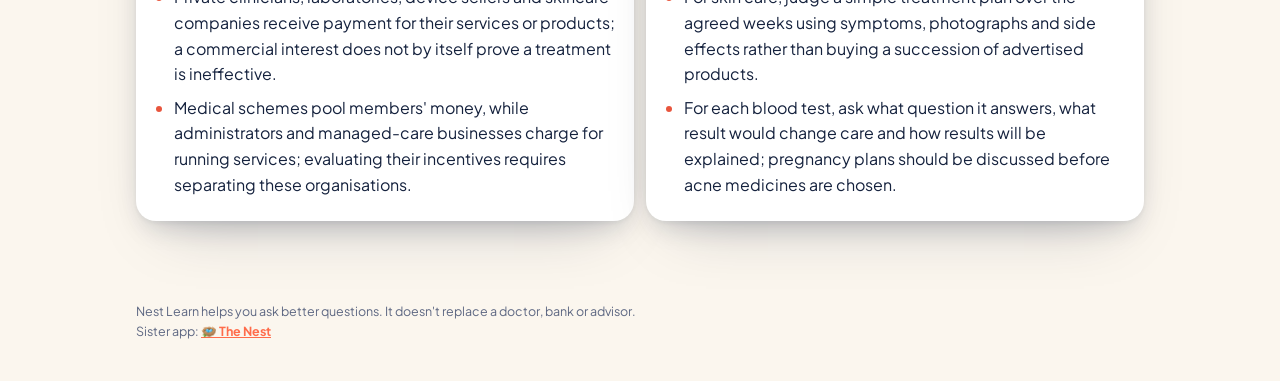
==== commit 07bf5677: "Nest Learn v2: own look (midnight/coral, per-track gradients), view switcher + menu, Codex deep dive" ====
--- a/body.html
+++ b/body.html
@@ -2,8 +2,8 @@
 <html lang="en">
 <head>
 <meta charset="utf-8">
-<meta name="viewport" content="width=device-width, initial-scale=1">
-<meta name="theme-color" content="#6C4CF5">
+<meta name="viewport" content="width=device-width, initial-scale=1, viewport-fit=cover">
+<meta name="theme-color" content="#0F1B2D">
 <meta name="apple-mobile-web-app-capable" content="yes">
 <meta name="mobile-web-app-capable" content="yes">
 <meta name="apple-mobile-web-app-status-bar-style" content="black-translucent">
@@ -15,78 +15,84 @@
 <link rel="icon" href="data:image/svg+xml,<svg xmlns='http://www.w3.org/2000/svg' viewBox='0 0 100 100'><text y='.9em' font-size='90'>🫀</text></svg>">
 <link rel="preconnect" href="https://fonts.googleapis.com">
 <link rel="preconnect" href="https://fonts.gstatic.com" crossorigin>
-<link rel="stylesheet" href="https://fonts.googleapis.com/css2?family=Bricolage+Grotesque:opsz,wght@12..96,400..800&family=Figtree:wght@400;500;600;700&family=JetBrains+Mono:wght@500;600;700&display=swap">
-<link rel="stylesheet" href="style.css?v=20261115a">
-<link rel="stylesheet" href="learn.css?v=20261115a">
+<link rel="stylesheet" href="https://fonts.googleapis.com/css2?family=Fraunces:opsz,wght@9..144,500..800&family=Plus+Jakarta+Sans:wght@400;500;600;700;800&display=swap">
+<link rel="stylesheet" href="learn.css?v=20261115d">
+<style>:root { --t1: #E8553D; --t2: #C2185B; }</style>
 </head>
 <body>
 
-<nav class="nav"><div class="nav-in">
-  <a class="brandmark" href="index.html">📖 Nest Learn</a>
-  <a class="tab" href="index.html">Home</a>
-  <a class="tab" href="cervix.html">Cervix &amp; preterm risk</a>
-  <a class="tab" href="money.html">Money</a>
-  <a class="tab" href="body.html" aria-current="page">Body</a>
-  <a class="tab" href="food.html">Food</a>
-  <a class="tab" href="water.html">Water</a>
-</div></nav>
-<script>window.NAV_ICON={"Home": "🏠", "Cervix & preterm risk": "🌸", "Money": "💸", "Body": "🫀", "Food": "🥕", "Water": "💧"};</script>
+<header class="top"><div class="top-in">
+  <a class="brand" href="index.html"><span class="logo">📖</span><span>Nest <i>Learn</i></span></a>
+  <button type="button" class="menubtn" aria-expanded="false" aria-controls="menu"><span class="bars"></span> Menu</button>
+</div></header>
+<div class="menu" id="menu" hidden><div class="menu-in"><p class="mlbl">Jump to any track, or straight to one view</p><a class="mi" href="index.html"><span class="mic">🏠</span><span><b>Home</b><small>All tracks</small></span></a><div class="mgroup" style="--t1:#C2185B;--t2:#7B1FA2"><a class="mi" href="cervix.html"><span class="mic">🌸</span><span><b>Cervix &amp; preterm risk</b><small>36 sources</small></span></a><div class="mviews"><a href="cervix.html#system">🧭 The system</a><a href="cervix.html#understand">🧠 Understand</a><a href="cervix.html#deep">🔬 Deep dive</a><a href="cervix.html#do">✅ What we do</a><a href="cervix.html#ask">❓ Questions</a><a href="cervix.html#watch">⚠️ Watch out</a><a href="cervix.html#library">📚 Library</a></div></div><div class="mgroup" style="--t1:#0E9F6E;--t2:#0B6E99"><a class="mi" href="money.html"><span class="mic">💸</span><span><b>Money</b><small>39 sources</small></span></a><div class="mviews"><a href="money.html#system">🧭 The system</a><a href="money.html#understand">🧠 Understand</a><a href="money.html#deep">🔬 Deep dive</a><a href="money.html#do">✅ What we do</a><a href="money.html#ask">❓ Questions</a><a href="money.html#watch">⚠️ Watch out</a><a href="money.html#library">📚 Library</a></div></div><div class="mgroup" style="--t1:#E8553D;--t2:#C2185B"><a class="mi" aria-current="page" href="body.html"><span class="mic">🫀</span><span><b>Body</b><small>39 sources</small></span></a><div class="mviews"><a href="body.html#system">🧭 The system</a><a href="body.html#understand">🧠 Understand</a><a href="body.html#deep">🔬 Deep dive</a><a href="body.html#do">✅ What we do</a><a href="body.html#ask">❓ Questions</a><a href="body.html#watch">⚠️ Watch out</a><a href="body.html#library">📚 Library</a></div></div><div class="mgroup" style="--t1:#5A9E2F;--t2:#D9822B"><a class="mi" href="food.html"><span class="mic">🥕</span><span><b>Food</b><small>50 sources</small></span></a><div class="mviews"><a href="food.html#system">🧭 The system</a><a href="food.html#understand">🧠 Understand</a><a href="food.html#deep">🔬 Deep dive</a><a href="food.html#do">✅ What we do</a><a href="food.html#ask">❓ Questions</a><a href="food.html#watch">⚠️ Watch out</a><a href="food.html#library">📚 Library</a></div></div><div class="mgroup" style="--t1:#1E88E5;--t2:#00ACC1"><a class="mi" href="water.html"><span class="mic">💧</span><span><b>Water</b><small>48 sources</small></span></a><div class="mviews"><a href="water.html#system">🧭 The system</a><a href="water.html#understand">🧠 Understand</a><a href="water.html#deep">🔬 Deep dive</a><a href="water.html#do">✅ What we do</a><a href="water.html#ask">❓ Questions</a><a href="water.html#watch">⚠️ Watch out</a><a href="water.html#library">📚 Library</a></div></div></div></div>
 
+<section class="hero"><div class="hero-in">
+<a class="crumb" href="index.html">← All tracks</a>
+<div class="hemoji">🫀</div><h1>Body</h1><p class="lede">Four real things in our circle: Sean&#x27;s eczema, his mom&#x27;s blood pressure, his sister-in-law&#x27;s acne, and what a blood test actually takes from you. Each one has treatments with solid evidence and a lot of noise around them. The goal is to know enough to ask sharp questions and spot hype.</p>
+<div class="stats"><span><b>11</b> topics</span><span><b>39</b> sources</span>
+<span><b>39</b> broken down</span></div>
+<div class="tprog" data-track="body"><div class="bar"><span></span></div><small class="pc"></small></div>
+</div></section>
+<nav class="views" aria-label="Views"><div class="views-in"><a href="#system" data-v="system"><span>🧭</span>The system</a><a href="#understand" data-v="understand"><span>🧠</span>Understand</a><a href="#deep" data-v="deep"><span>🔬</span>Deep dive</a><a href="#do" data-v="do"><span>✅</span>What we do</a><a href="#ask" data-v="ask"><span>❓</span>Questions</a><a href="#watch" data-v="watch"><span>⚠️</span>Watch out</a><a href="#library" data-v="library"><span>📚</span>Library</a></div></nav>
 <main class="wrap">
-<p class="eyebrow"><span class="dot"></span>Nest Learn · track</p>
-<h1>🫀 Body</h1>
-<p class="sub">Four real things in our circle: Sean&#x27;s eczema, his mom&#x27;s blood pressure, his sister-in-law&#x27;s acne, and what a blood test actually takes from you. Each one has treatments with solid evidence and a lot of noise around them. The goal is to know enough to ask sharp questions and spot hype.</p>
-<div class="tprog" data-track="body"><span class="lbl">Your progress</span><div class="bar"><span></span></div><small class="pc"></small></div>
+<section class="view" id="system"><h2>🧭 The system</h2><p class="vsub">The same four questions for every track. Follow the money, then decide.</p><div class="sysgrid"><div class="sys"><div class="sysh"><span>💸</span><b>Who pays</b></div><ul class="pts"><li>South African households pay through taxes, medical-scheme contributions and direct payments for consultations, medicines and laboratory tests.</li><li>Public clinics use state-funded services and medicines bought through public tenders; these prices differ from private pharmacy prices.</li><li>Hypertension is one of the 26 conditions on the Chronic Disease List [CDL], so qualifying diagnosis, treatment and care fall within prescribed minimum benefits [PMBs] on every medical-scheme option.</li><li>Schemes can require registration, a formulary [covered medicine list] and designated service providers [DSPs]; choosing another brand or provider can create a co-payment.</li><li>Eczema and acne are not themselves CDL conditions, so routine cover depends on the option and circumstances rather than an automatic chronic entitlement.</li></ul></div><div class="sys"><div class="sysh"><span>⚖️</span><b>Who decides</b></div><ul class="pts"><li>SAHPRA assesses medicine safety, quality and effectiveness; registration does not itself decide the medicine&#x27;s price or whether a scheme pays.</li><li>The Health Minister and Pricing Committee regulate private-sector medicine pricing and permitted price adjustments, while public procurement uses tenders.</li><li>Clinicians and patients choose treatment using the diagnosis, severity, other conditions, pregnancy plans and the person&#x27;s priorities.</li><li>Medical schemes set formularies and provider networks within legal PMB requirements, and the Council for Medical Schemes oversees compliance.</li><li>The Department of Health also sets sodium limits for specified processed foods, so food manufacturers help determine salt exposure before anyone reaches for a salt shaker.</li></ul></div><div class="sys"><div class="sysh"><span>🏦</span><b>Who profits</b></div><ul class="pts"><li>Manufacturers earn revenue from branded and generic medicines; patents and the number of competing suppliers can affect their bargaining power.</li><li>Pharmacies earn dispensing fees, while distributors receive logistics fees within the medicine supply chain.</li><li>Andy Gray&#x27;s Spotlight analysis identifies an extra revenue route when a pharmacy chain owns its wholesaler, and describes limits to public visibility of commercial arrangements.</li><li>Private clinicians, laboratories, device sellers and skincare companies receive payment for their services or products; a commercial interest does not by itself prove a treatment is ineffective.</li><li>Medical schemes pool members&#x27; money, while administrators and managed-care businesses charge for running services; evaluating their incentives requires separating these organisations.</li></ul></div><div class="sys"><div class="sysh"><span>🫶</span><b>What it means for us</b></div><ul class="pts"><li>Ask the older parent&#x27;s scheme for written hypertension registration, its covered medicines, approved pharmacy and consultation and testing rules.</li><li>Request the medicine&#x27;s active ingredient, strength, pack size, single exit price [SEP] and dispensing fee so a cheaper generic comparison is meaningful.</li><li>Use a validated upper-arm monitor with the correct cuff and a clinician-agreed recording plan before interpreting isolated readings.</li><li>For skin care, judge a simple treatment plan over the agreed weeks using symptoms, photographs and side effects rather than buying a succession of advertised products.</li><li>For each blood test, ask what question it answers, what result would change care and how results will be explained; pregnancy plans should be discussed before acne medicines are chosen.</li></ul></div></div></section>
+<section class="view" id="understand"><h2>🧠 Understand it</h2><p class="vsub">The basics, in plain words.</p><div class="accs"><details class="acc" open><summary><span class="n">1</span><span class="st"><b>Eczema (Sean): what it is and the daily routine</b><small>6 key points</small></span></summary><div class="bd"><ul class="pts"><li>Eczema (atopic dermatitis) is two problems at once: a leaky skin barrier and an immune system that overreacts.</li><li>A weak barrier lets water out and irritants in. Many people carry gene changes (like filaggrin, a skin-building protein) that make the barrier thinner.</li><li>Itch leads to scratching, which damages skin more, which itches more. Breaking that loop is the whole game.</li><li>Moisturisers (emollients) are the base treatment, not an extra. The NHS says use them at least twice a day, generously, even when skin looks clear.</li><li>Soak and seal: short lukewarm bath or shower, pat dry, then put moisturiser on within about 3 minutes so it locks the water in.</li><li>Common triggers: soap and bubble bath, sweat, heat, wool, stress, dust mites, and fragranced products. Swap soap for an emollient wash.</li></ul></div></details><details class="acc"><summary><span class="n">2</span><span class="st"><b>Eczema (Sean): medicines that work, and diet myths</b><small>6 key points</small></span></summary><div class="bd"><ul class="pts"><li>Steroid creams (topical corticosteroids) calm flares fast. Used in the right strength, for short bursts, they are safe. Fear of them often causes under-treatment.</li><li>Dose by fingertip unit (a line of cream from fingertip to first crease). One unit covers about two adult palms of skin.</li><li>Calcineurin inhibitors (tacrolimus, pimecrolimus) are steroid-free creams. They are good for the face, eyelids and folds where steroids thin the skin.</li><li>For severe eczema, a dermatologist can offer injections (biologics like dupilumab) or tablets (JAK inhibitors). These work well but are costly in SA, so check your medical aid.</li><li>Diet: the NHS says do not cut out foods unless a doctor tells you to. Food allergy matters more in babies; in adults, elimination diets rarely help and can backfire.</li><li>Real evidence: a Cochrane review found moisturisers mean fewer flares and less steroid needed. Most &#x27;miracle&#x27; creams were no better than a plain one.</li></ul></div></details><details class="acc"><summary><span class="n">3</span><span class="st"><b>High blood pressure (Sean&#x27;s mom): the numbers and why it&#x27;s silent</b><small>6 key points</small></span></summary><div class="bd"><ul class="pts"><li>Blood pressure has two numbers. The top (systolic) is pressure when the heart squeezes. The bottom (diastolic) is pressure when it rests.</li><li>Healthy is roughly 90/60 to 120/80. High is 140/90 or more at a clinic, or 135/85 or more at home (NHS).</li><li>It is called silent because most people feel nothing. WHO says about 44% of adults with high blood pressure do not know they have it.</li><li>Over years, high pressure damages arteries, which leads to stroke, heart attack, kidney failure and dementia. Treatment cuts those risks.</li><li>South Africans eat about 6 to 11 g of salt a day. WHO&#x27;s limit is under 5 g, about one teaspoon. Much of it hides in bread, stock cubes, processed meat and takeaways.</li><li>SA law has capped salt in processed foods since 2016, which helped, but home cooking and stock cubes still add a lot.</li></ul></div></details><details class="acc"><summary><span class="n">4</span><span class="st"><b>High blood pressure: what actually lowers it</b><small>6 key points</small></span></summary><div class="bd"><ul class="pts"><li>DASH (Dietary Approaches to Stop Hypertension) is an eating plan with lots of vegetables, fruit, beans, whole grains and low-fat dairy, and less salt and fatty meat. Trials show it lowers pressure.</li><li>Exercise helps: aim for about 150 minutes a week of brisk walking or similar.</li><li>Alcohol raises blood pressure. Cutting down helps; heavy drinking is a big driver.</li><li>Home checks need a validated upper-arm machine (one tested for accuracy; check the STRIDE BP list). Sit 5 minutes, arm at heart level, take 2 readings morning and evening for a week.</li><li>Pills matter. Most people need them for life. Stopping because you feel fine can make pressure bounce back up, because feeling fine was never the sign.</li><li>Emergency signs: very high readings (around 180/120) with chest pain, severe headache, confusion, vision loss or weakness. Face drooping or slurred speech means stroke. Call 112 from a mobile or 10177.</li></ul></div></details><details class="acc"><summary><span class="n">5</span><span class="st"><b>Acne (sister-in-law): causes, what works, myths and scars</b><small>6 key points</small></span></summary><div class="bd"><ul class="pts"><li>Acne starts when oil (sebum) and dead skin clog a pore, bacteria (C. acnes) grow, and the spot gets inflamed. Hormones drive the oil. It is not caused by dirty skin.</li><li>First line: benzoyl peroxide (kills bacteria, no resistance) and retinoids like adapalene (unclog pores). Start thin, every other night, and give it 8 to 12 weeks. Azelaic acid is gentler and fades dark marks.</li><li>Antibiotics should never be used alone or long-term. NICE says pair them with benzoyl peroxide or a retinoid and review by about 3 months to limit resistance.</li><li>For women, the combined pill or spironolactone can help. Severe or scarring acne needs a dermatologist for isotretinoin, which works very well but needs strict pregnancy prevention and monitoring.</li><li>Diet: modest evidence that high-GI foods (sugary, white-flour foods that spike blood sugar) and milk, especially skim, worsen acne in some people. Chocolate alone has weak evidence. It&#x27;s a nudge, not a cure.</li><li>Picking causes scars; early treatment prevents them. Dark marks (post-inflammatory hyperpigmentation) fade over months with sunscreen. Pitted scars need dermatologist procedures.</li></ul></div></details><details class="acc"><summary><span class="n">6</span><span class="st"><b>Drawing blood: how much, how fast it comes back, how to read it</b><small>6 key points</small></span></summary><div class="bd"><ul class="pts"><li>An adult has about 5 litres of blood (about 8% of body weight). A test tube holds about 2 to 10 ml, so a normal panel of a few tubes is well under 1% of your blood.</li><li>A full donation is much bigger: SANBS takes 480 ml, about 10%. Even that is safe for healthy adults.</li><li>Plasma (the watery part of blood) comes back within a day or two if you drink fluids. Red cells take weeks; haemoglobin is usually back to normal in 6 to 12 weeks.</li><li>Draws matter when blood is already low: anaemia (too few red cells or low haemoglobin), babies, and long hospital stays where daily tests can add up.</li><li>FBC (full blood count) basics: haemoglobin (oxygen carrier), MCV (red cell size: small often means low iron, big can mean low B12 or folate), white cells (infection and immunity), platelets (clotting).</li><li>Reference ranges cover about 95% of healthy people, so a slightly flagged result is not automatically a problem. Trends over time and how you feel matter more.</li></ul></div></details></div></section>
+<section class="view" id="deep"><h2>🔬 Deep dive</h2><p class="vsub">Past the basics: the evidence, the economics, the misconceptions.</p><div class="accs"><details class="acc"><summary><span class="n">1</span><span class="st"><b>Eczema: a leaky barrier and an immune loop</b><small>14 key points</small></span></summary><div class="bd"><ul class="pts"><li>Eczema involves both impaired skin protection and inflammation [an immune response that causes swelling and irritation].</li><li>Filaggrin [a protein involved in the skin barrier] helps explain why inherited differences can make skin lose water more easily.</li><li>Water loss, irritant entry and scratching can reinforce each other, so treating itch alone may leave the loop running.</li><li>Emollients [medical moisturisers] support the barrier, while topical corticosteroids [anti-inflammatory skin medicines] treat inflammation.</li><li>The 2017 Cochrane moisturiser review supports fewer flares but does not establish one universally best brand.</li><li>Cochrane&#x27;s 2022 steroid review found that once-daily potent steroid treatment probably works as well as more frequent application for flares.</li><li>A clinician may prescribe intermittent treatment on recurring sites after a flare settles; this is called proactive maintenance.</li><li>Steroid strength, body site and duration matter more than a blanket claim that all steroids are dangerous or harmless.</li><li>The UK medicines regulator recognises severe withdrawal reactions, thought to be rare, but says their true frequency is unknown.</li><li>A positive allergy test can show sensitisation [immune recognition] without proving that eating the food causes symptoms.</li><li>AFSA advises expert assessment before food exclusions, especially because restrictive diets can create nutritional harm.</li><li>Painful blisters, rapidly worsening eczema, fever or feeling ill need prompt medical assessment for infection, including eczema herpeticum [a herpes infection of eczema skin].</li><li>Inflammation can look purple, grey or darker brown on darker skin, so redness alone is a poor measure of severity.</li><li>Persistent disease despite a well-used plan can justify reassessing the diagnosis or discussing specialist treatments; US guideline recommendations do not establish South African availability or funding.</li></ul></div></details><details class="acc"><summary><span class="n">2</span><span class="st"><b>An older parent&#x27;s blood pressure: measurement before targets</b><small>14 key points</small></span></summary><div class="bd"><ul class="pts"><li>Systolic pressure [the upper number] reflects pressure when the heart contracts, while diastolic pressure [the lower number] reflects pressure between beats.</li><li>Age-related artery stiffness can raise the upper number even when the lower number is not high.</li><li>A stressful clinic visit can raise pressure temporarily; white-coat hypertension means clinic readings are high while out-of-clinic readings are lower.</li><li>Masked hypertension is the opposite pattern, with apparently normal clinic readings but high readings elsewhere.</li><li>A validated device, correct cuff and consistent seated technique help prevent measurement error from becoming a diagnosis.</li><li>US categories in Mayo&#x27;s chart start stage 1 hypertension at 130/80, while NICE confirmation uses clinic readings of at least 140/90 and a home or daytime average of at least 135/85.</li><li>A diagnosis threshold and a treatment target answer different questions, so ask which local guideline and measurement setting the clinician is using.</li><li>The SA Hypertension Society&#x27;s published 2015 algorithm uses a target below 140/90, or below 150/90 above age 80; its date matters when comparing newer guidance.</li><li>NICE recommends checking standing pressure in people aged 80 or over and in those with relevant symptoms, because treatment can worsen postural hypotension [a pressure drop on standing].</li><li>An older person&#x27;s target should account for frailty, falls, kidney function and treatment tolerance rather than age alone.</li><li>The SPRINT subgroup aged 75 or over benefited from intensive treatment, but it excluded important groups such as people with diabetes, prior stroke or nursing-home residence.</li><li>Diuretics [medicines that increase salt and water excretion], calcium-channel blockers and medicines acting on blood-pressure hormones lower pressure through different routes.</li><li>Kidney function and blood salts may need monitoring when medicines are started or changed; a normal reading on treatment is not a reason to stop it independently.</li><li>Very high repeated readings need prompt clinical advice; chest pain, new weakness, confusion or severe breathlessness require emergency assessment rather than waiting for a home diary.</li></ul></div></details><details class="acc"><summary><span class="n">3</span><span class="st"><b>Acne: blocked follicles, hormones and slow evidence</b><small>15 key points</small></span></summary><div class="bd"><ul class="pts"><li>Acne develops in the hair-follicle and oil-gland unit through blockage, oil production, bacteria and inflammation.</li><li>A comedone [blocked follicle] can form a blackhead or whitehead; a blackhead is not evidence of dirty skin.</li><li>Scrubbing or repeatedly changing strong products can add irritation without fixing the processes that cause acne.</li><li>Retinoids [vitamin A-related medicines] help prevent blocked follicles, while benzoyl peroxide reduces acne-associated bacteria without being an antibiotic.</li><li>Combining treatments can target different processes, but several irritating products started together can make the plan hard to tolerate.</li><li>NICE uses a 12-week first treatment course, because visible improvement commonly takes several weeks.</li><li>Antibiotics should have a review and stopping plan; AAD recommends benzoyl peroxide alongside antibiotic treatment to limit resistance [bacteria becoming less responsive].</li><li>Hormonal treatments can help selected women even when acne is not evidence of a dangerous hormone disorder.</li><li>Acne with irregular periods or other signs of excess androgen activity [effects of hormones such as testosterone] can justify targeted assessment rather than a routine hormone panel for everyone.</li><li>In the SAFA trial, spironolactone&#x27;s advantage was clearer at 24 weeks than 12 weeks, showing why an early comparison can miss later benefit.</li><li>Spironolactone affects blood pressure and potassium as well as hormone signalling, so suitability and monitoring depend on the person&#x27;s health and other medicines.</li><li>Pregnancy plans change acne treatment choices: NICE advises against topical retinoids and oral tetracyclines during pregnancy or while planning it.</li><li>Oral isotretinoin can cause serious fetal harm and requires a carefully supervised pregnancy-prevention and monitoring plan when relevant.</li><li>NICE finds insufficient evidence to prescribe a particular acne diet; claims that one food explains every breakout overstate the evidence.</li><li>Scarring, persistent dark marks and psychological distress are valid reasons to seek treatment before acne becomes severe.</li></ul></div></details><details class="acc"><summary><span class="n">4</span><span class="st"><b>Blood draws: volume, fainting and what results mean</b><small>15 key points</small></span></summary><div class="bd"><ul class="pts"><li>An ordinary diagnostic blood draw removes a small sample from a vein, while a whole-blood donation removes hundreds of millilitres.</li><li>Mayo describes an adult blood volume of roughly 5,000 mL; as an illustration, a 20 mL collection would be about 0.4% of that volume.</li><li>The actual volume depends on the requested tests and tubes, so the person taking the sample can explain the planned amount.</li><li>Fainting around needles can be vasovagal [an automatic nervous-system response that lowers blood pressure and sometimes heart rate], rather than evidence of major blood loss.</li><li>Tell the collector about previous fainting and ask to lie down if needed.</li><li>A bruise usually means a little blood leaked into surrounding tissue; applying pressure after needle removal helps limit it.</li><li>The kidneys release erythropoietin [a signal for red-cell production], and bone marrow makes replacement red cells using nutrients including iron.</li><li>NHS Blood and Transplant&#x27;s weeks-long haemoglobin recovery figures describe donation and should not be applied unchanged to a small routine sample.</li><li>Repeated ICU sampling can contribute to iatrogenic anaemia [low haemoglobin partly caused by medical care], especially in people already seriously ill.</li><li>STRATUS tested smaller tubes in intensive care; its primary analysis did not show a statistically clear reduction in transfusion, although a larger secondary analysis did.</li><li>A full blood count measures blood cells but does not directly measure every nutrient or exclude every cause of tiredness.</li><li>A reference range [the laboratory&#x27;s comparison interval] is not a boundary between perfect health and disease.</li><li>Use the units and reference interval on the actual report, and interpret trends alongside symptoms and medicines.</li><li>Fasting is test-specific, and medicine changes should follow the requesting clinician&#x27;s instructions rather than a blanket rule.</li><li>Learning about blood tests cannot establish why the pregnancy loss happened; a cause would require the relevant records and clinical investigation.</li></ul></div></details><details class="acc"><summary><span class="n">5</span><span class="st"><b>The price of care and the salt already in food</b><small>16 key points</small></span></summary><div class="bd"><ul class="pts"><li>SEP [single exit price] is South Africa&#x27;s regulated private medicine supply price, not a promise that every pharmacy bill will be identical.</li><li>A dispensing fee can be added, and medical-scheme reimbursement can differ from the retail amount.</li><li>Public-sector tender prices use state purchasing power and must not be confused with private SEPs.</li><li>A regulated annual increase does not prove the starting price is good value; Andy Gray&#x27;s analysis identifies the initial launch price as a weakness in the framework.</li><li>Generic comparisons must match the active ingredient, strength and dosage form; two medicines for the same condition are not automatically interchangeable.</li><li>SAHPRA&#x27;s bioequivalence framework [assessment of comparable medicine availability in the body] is part of how generic quality and interchangeability are assessed.</li><li>A brand name, expensive packaging or a long ingredient list is not evidence of better clinical results.</li><li>For PMBs, distinguish a preference for another brand from a documented medical reason that the formulary option fails or causes harm.</li><li>Ask for a written funding decision and keep clinical evidence for a formulary exception or scheme complaint.</li><li>South Africa&#x27;s sodium rules were introduced in stages in 2016 and 2019 across 13 processed-food categories, making reformulation a population-level prevention measure.</li><li>The 2025 rural cohort study found estimated sodium excretion fell by about 0.23 g per day from the first to third survey wave; an observational study cannot isolate the law from every other change.</li><li>Sodium and salt use different numbers: 2,000 mg sodium equals about 5 g salt, including salt already present in food.</li><li>Bread, processed meats, sauces and stock products can contribute salt even when a meal does not taste especially salty.</li><li>WHO&#x27;s potassium-containing salt-substitute advice excludes people with impaired potassium excretion and does not apply to pregnant women or children.</li><li>For an older parent with kidney disease or potassium-raising medicines, check with the clinician before replacing table salt with a potassium product.</li><li>Read evidence quality and funding disclosures together; a commercial tie deserves scrutiny but does not substitute for assessing the study&#x27;s methods and results.</li></ul></div></details></div></section>
+<section class="view" id="do"><h2>✅ What we actually do</h2><p class="vsub">Tick them off as you go.</p><ul class="checks"><li><label><input type="checkbox" data-ck="body:do:0"><span>Sean: keep a big tub of plain emollient (about R130 for 400 g at Dis-Chem) by the shower and moisturise straight after every wash.</span></label></li><li><label><input type="checkbox" data-ck="body:do:1"><span>Sean: at the first sign of a flare, use the prescribed steroid cream for a short burst, then step down. Don&#x27;t wait it out.</span></label></li><li><label><input type="checkbox" data-ck="body:do:2"><span>Buy Sean&#x27;s mom a validated upper-arm BP monitor (check the model on STRIDE BP) and log a week of morning and evening readings for her doctor.</span></label></li><li><label><input type="checkbox" data-ck="body:do:3"><span>Cut salt at home: taste before salting, use fewer stock cubes, and read bread and processed-meat labels.</span></label></li><li><label><input type="checkbox" data-ck="body:do:4"><span>For acne: start benzoyl peroxide or adapalene thin, every other night, and stick with it for 12 weeks before switching.</span></label></li><li><label><input type="checkbox" data-ck="body:do:5"><span>Ask for a copy of every blood test result and keep them in one folder so you can see trends.</span></label></li></ul></section>
+<section class="view" id="ask"><h2>❓ Questions to ask</h2><p class="vsub">Screenshot these or read them out.</p><ol class="asks"><li>Which strength of steroid cream should I use, on which body parts, and for how many days?</li><li>Is my eczema bad enough for a dermatologist, or for biologic or JAK treatment, and does my medical aid cover it?</li><li>What is my mom&#x27;s target blood pressure, and how should she time her pills?</li><li>Could any of her other medicines (like anti-inflammatory painkillers) be pushing her blood pressure up?</li><li>Is this acne bad enough for isotretinoin, and what monitoring would that need?</li><li>Which of my blood results are out of range, by how much, and do they need retesting?</li></ol></section>
+<section class="view" id="watch"><h2>⚠️ Watch out for</h2><p class="vsub">Myths, traps and red flags.</p><ul class="warns"><li>Myth: steroid creams always thin your skin. Short courses at the right strength are safe; under-treating eczema causes more harm.</li><li>Red flag: eczema that suddenly weeps, crusts or forms painful clustered blisters, with fever. That can be infection or eczema herpeticum and needs a doctor the same day.</li><li>Myth: &#x27;I feel fine, so I can stop my blood pressure pills.&#x27; High pressure has no feeling. Never stop without the doctor.</li><li>Red flag: severe headache, chest pain, sudden vision change, face drooping or slurred speech. Call 112 or 10177 now.</li><li>Myth: acne comes from dirty skin, and toothpaste or lemon juice fixes spots. Both irritate and can darken marks.</li><li>Hype: &#x27;detox&#x27; teas, eczema &#x27;cures&#x27; and supplements sold online. If it promises to cure eczema or blood pressure, be sceptical.</li><li>Wrist and finger BP gadgets and smartwatches are often inaccurate. Use a validated upper-arm cuff.</li></ul></section>
+<section class="view" id="library"><h2>📚 Library</h2><p class="vsub">39 sources. Tap a card for the breakdown. Tap ✓ when you've read, watched or been.</p>
 <details class="addbox" data-track="Body"><summary><span class="pl">＋</span><span><b>Add a find</b>
-<small>A book, video, article or place you came across. Babybean breaks it down and adds it here.</small></span></summary>
-<div class="abd"><div class="qchips kpick" role="group" aria-label="What is it"><button type="button" class="chip" aria-pressed="false" data-k="book">📚 Book</button><button type="button" class="chip" aria-pressed="false" data-k="video">🎬 Video</button><button type="button" class="chip" aria-pressed="false" data-k="article">📄 Article</button><button type="button" class="chip" aria-pressed="false" data-k="podcast">🎧 Podcast</button><button type="button" class="chip" aria-pressed="false" data-k="place">📍 Place</button></div>
-<textarea placeholder="Paste the link, or the name of the book or video. Add a note if you want: why it caught your eye."></textarea>
+<small>Something you came across. Babybean digs into it, breaks it down, and adds it here.</small></span></summary>
+<div class="abd"><div class="qchips kpick" role="group" aria-label="What is it"><button type="button" aria-pressed="false">📚 Book</button><button type="button" aria-pressed="false">🎬 Video</button><button type="button" aria-pressed="false">📰 Article</button><button type="button" aria-pressed="false">🌐 Website</button><button type="button" aria-pressed="false">🎧 Podcast</button><button type="button" aria-pressed="false">📍 Place</button></div>
+<textarea placeholder="Paste the link, or the name of the book or video. Add a note: why it caught your eye."></textarea>
 <button type="button" class="sendbtn">Send to Babybean →</button>
-<p class="how">Opens Telegram with your find ready to send. Babybean reads or watches it, writes the breakdown, and adds it to this page.</p></div></details>
-<nav class="jump" aria-label="Sections"><a href="#learn">Understand</a><a href="#do">What we do</a><a href="#ask">Questions</a><a href="#watch">Watch out</a><a href="#res">Resources</a></nav>
-<section class="sec" id="learn"><h2>🧠 Understand it</h2><div class="accs">
-<details class="acc" open><summary><span class="n">1</span><span class="st"><b>Eczema (Sean): what it is and the daily routine</b><small>6 key points</small></span></summary><div class="bd"><ul class="pts"><li>Eczema (atopic dermatitis) is two problems at once: a leaky skin barrier and an immune system that overreacts.</li><li>A weak barrier lets water out and irritants in. Many people carry gene changes (like filaggrin, a skin-building protein) that make the barrier thinner.</li><li>Itch leads to scratching, which damages skin more, which itches more. Breaking that loop is the whole game.</li><li>Moisturisers (emollients) are the base treatment, not an extra. The NHS says use them at least twice a day, generously, even when skin looks clear.</li><li>Soak and seal: short lukewarm bath or shower, pat dry, then put moisturiser on within about 3 minutes so it locks the water in.</li><li>Common triggers: soap and bubble bath, sweat, heat, wool, stress, dust mites, and fragranced products. Swap soap for an emollient wash.</li></ul></div></details>
-<details class="acc"><summary><span class="n">2</span><span class="st"><b>Eczema (Sean): medicines that work, and diet myths</b><small>6 key points</small></span></summary><div class="bd"><ul class="pts"><li>Steroid creams (topical corticosteroids) calm flares fast. Used in the right strength, for short bursts, they are safe. Fear of them often causes under-treatment.</li><li>Dose by fingertip unit (a line of cream from fingertip to first crease). One unit covers about two adult palms of skin.</li><li>Calcineurin inhibitors (tacrolimus, pimecrolimus) are steroid-free creams. They are good for the face, eyelids and folds where steroids thin the skin.</li><li>For severe eczema, a dermatologist can offer injections (biologics like dupilumab) or tablets (JAK inhibitors). These work well but are costly in SA, so check your medical aid.</li><li>Diet: the NHS says do not cut out foods unless a doctor tells you to. Food allergy matters more in babies; in adults, elimination diets rarely help and can backfire.</li><li>Real evidence: a Cochrane review found moisturisers mean fewer flares and less steroid needed. Most &#x27;miracle&#x27; creams were no better than a plain one.</li></ul></div></details>
-<details class="acc"><summary><span class="n">3</span><span class="st"><b>High blood pressure (Sean&#x27;s mom): the numbers and why it&#x27;s silent</b><small>6 key points</small></span></summary><div class="bd"><ul class="pts"><li>Blood pressure has two numbers. The top (systolic) is pressure when the heart squeezes. The bottom (diastolic) is pressure when it rests.</li><li>Healthy is roughly 90/60 to 120/80. High is 140/90 or more at a clinic, or 135/85 or more at home (NHS).</li><li>It is called silent because most people feel nothing. WHO says about 44% of adults with high blood pressure do not know they have it.</li><li>Over years, high pressure damages arteries, which leads to stroke, heart attack, kidney failure and dementia. Treatment cuts those risks.</li><li>South Africans eat about 6 to 11 g of salt a day. WHO&#x27;s limit is under 5 g, about one teaspoon. Much of it hides in bread, stock cubes, processed meat and takeaways.</li><li>SA law has capped salt in processed foods since 2016, which helped, but home cooking and stock cubes still add a lot.</li></ul></div></details>
-<details class="acc"><summary><span class="n">4</span><span class="st"><b>High blood pressure: what actually lowers it</b><small>6 key points</small></span></summary><div class="bd"><ul class="pts"><li>DASH (Dietary Approaches to Stop Hypertension) is an eating plan with lots of vegetables, fruit, beans, whole grains and low-fat dairy, and less salt and fatty meat. Trials show it lowers pressure.</li><li>Exercise helps: aim for about 150 minutes a week of brisk walking or similar.</li><li>Alcohol raises blood pressure. Cutting down helps; heavy drinking is a big driver.</li><li>Home checks need a validated upper-arm machine (one tested for accuracy; check the STRIDE BP list). Sit 5 minutes, arm at heart level, take 2 readings morning and evening for a week.</li><li>Pills matter. Most people need them for life. Stopping because you feel fine can make pressure bounce back up, because feeling fine was never the sign.</li><li>Emergency signs: very high readings (around 180/120) with chest pain, severe headache, confusion, vision loss or weakness. Face drooping or slurred speech means stroke. Call 112 from a mobile or 10177.</li></ul></div></details>
-<details class="acc"><summary><span class="n">5</span><span class="st"><b>Acne (sister-in-law): causes, what works, myths and scars</b><small>6 key points</small></span></summary><div class="bd"><ul class="pts"><li>Acne starts when oil (sebum) and dead skin clog a pore, bacteria (C. acnes) grow, and the spot gets inflamed. Hormones drive the oil. It is not caused by dirty skin.</li><li>First line: benzoyl peroxide (kills bacteria, no resistance) and retinoids like adapalene (unclog pores). Start thin, every other night, and give it 8 to 12 weeks. Azelaic acid is gentler and fades dark marks.</li><li>Antibiotics should never be used alone or long-term. NICE says pair them with benzoyl peroxide or a retinoid and review by about 3 months to limit resistance.</li><li>For women, the combined pill or spironolactone can help. Severe or scarring acne needs a dermatologist for isotretinoin, which works very well but needs strict pregnancy prevention and monitoring.</li><li>Diet: modest evidence that high-GI foods (sugary, white-flour foods that spike blood sugar) and milk, especially skim, worsen acne in some people. Chocolate alone has weak evidence. It&#x27;s a nudge, not a cure.</li><li>Picking causes scars; early treatment prevents them. Dark marks (post-inflammatory hyperpigmentation) fade over months with sunscreen. Pitted scars need dermatologist procedures.</li></ul></div></details>
-<details class="acc"><summary><span class="n">6</span><span class="st"><b>Drawing blood: how much, how fast it comes back, how to read it</b><small>6 key points</small></span></summary><div class="bd"><ul class="pts"><li>An adult has about 5 litres of blood (about 8% of body weight). A test tube holds about 2 to 10 ml, so a normal panel of a few tubes is well under 1% of your blood.</li><li>A full donation is much bigger: SANBS takes 480 ml, about 10%. Even that is safe for healthy adults.</li><li>Plasma (the watery part of blood) comes back within a day or two if you drink fluids. Red cells take weeks; haemoglobin is usually back to normal in 6 to 12 weeks.</li><li>Draws matter when blood is already low: anaemia (too few red cells or low haemoglobin), babies, and long hospital stays where daily tests can add up.</li><li>FBC (full blood count) basics: haemoglobin (oxygen carrier), MCV (red cell size: small often means low iron, big can mean low B12 or folate), white cells (infection and immunity), platelets (clotting).</li><li>Reference ranges cover about 95% of healthy people, so a slightly flagged result is not automatically a problem. Trends over time and how you feel matter more.</li></ul></div></details>
-</div></section>
-<section class="sec" id="do"><h2>✅ What we actually do</h2><ul class="checks" data-track="body">
-<li><label><input type="checkbox" data-ck="body:do:0"><span>Sean: keep a big tub of plain emollient (about R130 for 400 g at Dis-Chem) by the shower and moisturise straight after every wash.</span></label></li>
-<li><label><input type="checkbox" data-ck="body:do:1"><span>Sean: at the first sign of a flare, use the prescribed steroid cream for a short burst, then step down. Don&#x27;t wait it out.</span></label></li>
-<li><label><input type="checkbox" data-ck="body:do:2"><span>Buy Sean&#x27;s mom a validated upper-arm BP monitor (check the model on STRIDE BP) and log a week of morning and evening readings for her doctor.</span></label></li>
-<li><label><input type="checkbox" data-ck="body:do:3"><span>Cut salt at home: taste before salting, use fewer stock cubes, and read bread and processed-meat labels.</span></label></li>
-<li><label><input type="checkbox" data-ck="body:do:4"><span>For acne: start benzoyl peroxide or adapalene thin, every other night, and stick with it for 12 weeks before switching.</span></label></li>
-<li><label><input type="checkbox" data-ck="body:do:5"><span>Ask for a copy of every blood test result and keep them in one folder so you can see trends.</span></label></li>
-</ul></section>
-<section class="sec" id="ask"><h2>❓ Questions to ask</h2><p>Screenshot these or read them out.</p><ol class="asks"><li>Which strength of steroid cream should I use, on which body parts, and for how many days?</li><li>Is my eczema bad enough for a dermatologist, or for biologic or JAK treatment, and does my medical aid cover it?</li><li>What is my mom&#x27;s target blood pressure, and how should she time her pills?</li><li>Could any of her other medicines (like anti-inflammatory painkillers) be pushing her blood pressure up?</li><li>Is this acne bad enough for isotretinoin, and what monitoring would that need?</li><li>Which of my blood results are out of range, by how much, and do they need retesting?</li></ol></section>
-<section class="sec" id="watch"><h2>⚠️ Watch out for</h2><ul class="warns"><li>Myth: steroid creams always thin your skin. Short courses at the right strength are safe; under-treating eczema causes more harm.</li><li>Red flag: eczema that suddenly weeps, crusts or forms painful clustered blisters, with fever. That can be infection or eczema herpeticum and needs a doctor the same day.</li><li>Myth: &#x27;I feel fine, so I can stop my blood pressure pills.&#x27; High pressure has no feeling. Never stop without the doctor.</li><li>Red flag: severe headache, chest pain, sudden vision change, face drooping or slurred speech. Call 112 or 10177 now.</li><li>Myth: acne comes from dirty skin, and toothpaste or lemon juice fixes spots. Both irritate and can darken marks.</li><li>Hype: &#x27;detox&#x27; teas, eczema &#x27;cures&#x27; and supplements sold online. If it promises to cure eczema or blood pressure, be sceptical.</li><li>Wrist and finger BP gadgets and smartwatches are often inaccurate. Use a validated upper-arm cuff.</li></ul></section>
-<section class="sec" id="res"><h2>📚 Resources</h2><p>Tap ✓ when you've read, watched or been. It fills your progress bar.</p>
-<div class="filt" role="group" aria-label="Filter"><button class="chip" aria-pressed="true" data-f="all">All</button><button class="chip" aria-pressed="false" data-f="article">📄 Read</button><button class="chip" aria-pressed="false" data-f="book">📚 Books</button><button class="chip" aria-pressed="false" data-f="video">🎬 Watch</button><button class="chip" aria-pressed="false" data-f="place">📍 Go</button><button class="chip" aria-pressed="false" data-f="tool">🧰 Tools</button></div>
+<p class="how">Opens Telegram with your find ready to send.</p></div></details>
+<div class="filt" role="group" aria-label="Filter"><button aria-pressed="true" data-f="all">All</button><button aria-pressed="false" data-f="article">📰 Articles</button><button aria-pressed="false" data-f="website">🌐 Websites</button><button aria-pressed="false" data-f="study">🔬 Studies</button><button aria-pressed="false" data-f="book">📚 Books</button><button aria-pressed="false" data-f="video">🎬 Videos</button><button aria-pressed="false" data-f="place">📍 Places</button><button aria-pressed="false" data-f="tool">🧰 Tools</button></div>
 <div class="rlist">
-<article class="rc" data-type="article" data-rk="body:r:https://www.nhs.uk/conditions/atopic-eczema/"><div class="rtop"><span class="ric">📄</span><div class="rtx"><b>Atopic eczema</b><small>NHS</small></div></div><p class="rwhy">Clear basics, triggers, treatments and when to see a doctor.</p><div class="racts"><a class="op" href="https://www.nhs.uk/conditions/atopic-eczema/" target="_blank" rel="noopener">Open ↗</a><button type="button" class="done">✓ Done</button></div></article>
-<article class="rc" data-type="article" data-rk="body:r:https://eczema.org/information-and-advice/treatments-for-eczema/emollients/"><div class="rtop"><span class="ric">📄</span><div class="rtx"><b>Emollients</b><small>Eczema.org (UK national eczema charity)</small></div></div><p class="rwhy">Deep, practical guide to choosing and using moisturisers.</p><div class="racts"><a class="op" href="https://eczema.org/information-and-advice/treatments-for-eczema/emollients/" target="_blank" rel="noopener">Open ↗</a><button type="button" class="done">✓ Done</button></div></article>
-<article class="rc" data-type="article" data-rk="body:r:https://www.cochrane.org/CD012119"><div class="rtop"><span class="ric">📄</span><div class="rtx"><b>Emollients and moisturisers for eczema</b><small>Cochrane</small></div></div><p class="rwhy">The evidence summary: moisturisers mean fewer flares; fancy ones aren&#x27;t clearly better.</p><div class="racts"><a class="op" href="https://www.cochrane.org/CD012119" target="_blank" rel="noopener">Open ↗</a><button type="button" class="done">✓ Done</button></div></article>
-<article class="rc" data-type="video" data-rk="body:r:https://www.youtube.com/watch?v=mQ73EpeenGk"><div class="rtop"><span class="ric">🎬</span><div class="rtx"><b>What is Eczema? Atopic Dermatitis Explained by a Dermatologist</b><small>Allergy &amp; Asthma Network (YouTube)</small></div></div><p class="rwhy">Short explainer on the barrier and immune sides of eczema.</p><div class="racts"><a class="op" href="https://www.youtube.com/watch?v=mQ73EpeenGk" target="_blank" rel="noopener">Open ↗</a><button type="button" class="done">✓ Done</button></div></article>
-<article class="rc" data-type="tool" data-rk="body:r:https://www.dischem.co.za/epi-max-cream-400g"><div class="rtop"><span class="ric">🧰</span><div class="rtx"><b>Epi-max Cream 400g</b><small>Dis-Chem</small></div></div><p class="rwhy">Cheap, plain SA emollient; about R130 (R117 on special) in Nov 2026.</p><div class="racts"><a class="op" href="https://www.dischem.co.za/epi-max-cream-400g" target="_blank" rel="noopener">Open ↗</a><button type="button" class="done">✓ Done</button></div></article>
-<article class="rc" data-type="place" data-rk="body:r:https://www.heartfoundation.co.za/"><div class="rtop"><span class="ric">📍</span><div class="rtx"><b>Heart and Stroke Foundation South Africa</b><small>HSFSA</small></div></div><p class="rwhy">SA-specific heart health, salt advice and the Heart Mark food logo.</p><div class="racts"><a class="op" href="https://www.heartfoundation.co.za/" target="_blank" rel="noopener">Open ↗</a><button type="button" class="done">✓ Done</button></div></article>
-<article class="rc" data-type="article" data-rk="body:r:https://www.nhs.uk/conditions/high-blood-pressure/"><div class="rtop"><span class="ric">📄</span><div class="rtx"><b>High blood pressure</b><small>NHS</small></div></div><p class="rwhy">What the numbers mean, clinic vs home thresholds, and lifestyle steps.</p><div class="racts"><a class="op" href="https://www.nhs.uk/conditions/high-blood-pressure/" target="_blank" rel="noopener">Open ↗</a><button type="button" class="done">✓ Done</button></div></article>
-<article class="rc" data-type="article" data-rk="body:r:https://www.mayoclinic.org/diseases-conditions/high-blood-pressure/in-depth/blood-pressure/art-20050982"><div class="rtop"><span class="ric">📄</span><div class="rtx"><b>Blood pressure chart: What your reading means</b><small>Mayo Clinic</small></div></div><p class="rwhy">Simple chart to place any reading in a category.</p><div class="racts"><a class="op" href="https://www.mayoclinic.org/diseases-conditions/high-blood-pressure/in-depth/blood-pressure/art-20050982" target="_blank" rel="noopener">Open ↗</a><button type="button" class="done">✓ Done</button></div></article>
-<article class="rc" data-type="article" data-rk="body:r:https://www.nhlbi.nih.gov/education/dash-eating-plan"><div class="rtop"><span class="ric">📄</span><div class="rtx"><b>DASH Eating Plan</b><small>NHLBI (US National Heart, Lung, and Blood Institute)</small></div></div><p class="rwhy">The original DASH plan from the people who ran the trials.</p><div class="racts"><a class="op" href="https://www.nhlbi.nih.gov/education/dash-eating-plan" target="_blank" rel="noopener">Open ↗</a><button type="button" class="done">✓ Done</button></div></article>
-<article class="rc" data-type="tool" data-rk="body:r:https://www.stridebp.org/"><div class="rtop"><span class="ric">🧰</span><div class="rtx"><b>STRIDE BP validated monitor lists</b><small>STRIDE BP</small></div></div><p class="rwhy">Check a BP machine is accuracy-tested before buying.</p><div class="racts"><a class="op" href="https://www.stridebp.org/" target="_blank" rel="noopener">Open ↗</a><button type="button" class="done">✓ Done</button></div></article>
-<article class="rc" data-type="video" data-rk="body:r:https://www.youtube.com/watch?v=wKCa9g0ob7k"><div class="rtop"><span class="ric">🎬</span><div class="rtx"><b>How to measure your blood pressure at home</b><small>British Heart Foundation (YouTube)</small></div></div><p class="rwhy">Two-minute walkthrough of getting an accurate home reading.</p><div class="racts"><a class="op" href="https://www.youtube.com/watch?v=wKCa9g0ob7k" target="_blank" rel="noopener">Open ↗</a><button type="button" class="done">✓ Done</button></div></article>
-<article class="rc" data-type="article" data-rk="body:r:https://www.nhs.uk/conditions/acne/"><div class="rtop"><span class="ric">📄</span><div class="rtx"><b>Acne</b><small>NHS</small></div></div><p class="rwhy">Plain overview of causes, pharmacy options and prescription treatments.</p><div class="racts"><a class="op" href="https://www.nhs.uk/conditions/acne/" target="_blank" rel="noopener">Open ↗</a><button type="button" class="done">✓ Done</button></div></article>
-<article class="rc" data-type="article" data-rk="body:r:https://dermnetnz.org/topics/acne"><div class="rtop"><span class="ric">📄</span><div class="rtx"><b>Acne</b><small>DermNet (dermatologist-written, NZ)</small></div></div><p class="rwhy">Deeper detail on hormones, diet evidence, isotretinoin and scars.</p><div class="racts"><a class="op" href="https://dermnetnz.org/topics/acne" target="_blank" rel="noopener">Open ↗</a><button type="button" class="done">✓ Done</button></div></article>
-<article class="rc" data-type="video" data-rk="body:r:https://www.youtube.com/watch?v=Kh6I5eXtgSc"><div class="rtop"><span class="ric">🎬</span><div class="rtx"><b>How to apply topical acne medication</b><small>American Academy of Dermatology (YouTube)</small></div></div><p class="rwhy">One-minute guide to using creams right so they work and irritate less.</p><div class="racts"><a class="op" href="https://www.youtube.com/watch?v=Kh6I5eXtgSc" target="_blank" rel="noopener">Open ↗</a><button type="button" class="done">✓ Done</button></div></article>
-<article class="rc" data-type="book" data-rk="body:r:https://www.penguin.co.uk/books/308182/the-skincare-bible-by-mahto-anjali/9780241309100"><div class="rtop"><span class="ric">📚</span><div class="rtx"><b>The Skincare Bible</b><small>Dr Anjali Mahto, consultant dermatologist (Penguin)</small></div></div><p class="rwhy">No-nonsense skin book with a strong acne section and myth-busting.</p><div class="racts"><a class="op" href="https://www.penguin.co.uk/books/308182/the-skincare-bible-by-mahto-anjali/9780241309100" target="_blank" rel="noopener">Open ↗</a><button type="button" class="done">✓ Done</button></div></article>
-<article class="rc" data-type="article" data-rk="body:r:https://www.blood.co.uk/the-donation-process/after-your-donation/how-your-body-replaces-blood/"><div class="rtop"><span class="ric">📄</span><div class="rtx"><b>How your body replaces blood</b><small>NHS Blood and Transplant</small></div></div><p class="rwhy">How plasma, red cells and iron recover after blood is taken.</p><div class="racts"><a class="op" href="https://www.blood.co.uk/the-donation-process/after-your-donation/how-your-body-replaces-blood/" target="_blank" rel="noopener">Open ↗</a><button type="button" class="done">✓ Done</button></div></article>
-<article class="rc" data-type="article" data-rk="body:r:https://www.nhs.uk/tests-and-treatments/blood-tests/"><div class="rtop"><span class="ric">📄</span><div class="rtx"><b>Blood tests</b><small>NHS</small></div></div><p class="rwhy">What happens during a blood test and the common types.</p><div class="racts"><a class="op" href="https://www.nhs.uk/tests-and-treatments/blood-tests/" target="_blank" rel="noopener">Open ↗</a><button type="button" class="done">✓ Done</button></div></article>
-<article class="rc" data-type="video" data-rk="body:r:https://www.youtube.com/watch?v=HJO2ZmGtYHc"><div class="rtop"><span class="ric">🎬</span><div class="rtx"><b>Full blood count: what it tells your doctor about your health</b><small>Pathology Tests Explained (YouTube)</small></div></div><p class="rwhy">Short, plain explainer of the most common blood test.</p><div class="racts"><a class="op" href="https://www.youtube.com/watch?v=HJO2ZmGtYHc" target="_blank" rel="noopener">Open ↗</a><button type="button" class="done">✓ Done</button></div></article>
+<article class="rc" data-type="article" data-rk="body:r:https://www.nhs.uk/conditions/atopic-eczema/"><div class="rtop"><span class="ric">📰</span><div class="rtx"><span class="rty">Article</span><b>Atopic eczema</b><small>NHS</small></div></div><p class="rwhy">Clear basics, triggers, treatments and when to see a doctor.</p><details class="brk"><summary>🧠 Breakdown · 6 key points</summary><ul class="pts"><li>Atopic eczema causes itchy, dry skin and commonly alternates between flares and quieter periods.</li><li>Its appearance varies with skin tone, including grey, purple, lighter or darker patches.</li><li>The NHS advises applying emollients at least twice daily and continuing when skin improves.</li><li>Soap, heat, irritants, infection and other triggers can worsen symptoms, but eczema is not contagious.</li><li>Pain, warmth, pus, sudden worsening or fever need urgent assessment for infection.</li><li>The page advises against changing the diet without medical guidance and warns that emollient-contaminated fabrics catch fire more easily.</li></ul></details><div class="racts"><a class="op" href="https://www.nhs.uk/conditions/atopic-eczema/" target="_blank" rel="noopener">Open ↗</a><button type="button" class="done">✓ Done</button></div></article>
+<article class="rc" data-type="article" data-rk="body:r:https://eczema.org/information-and-advice/treatments-for-eczema/emollients/"><div class="rtop"><span class="ric">📰</span><div class="rtx"><span class="rty">Article</span><b>Emollients</b><small>Eczema.org (UK national eczema charity)</small></div></div><p class="rwhy">Deep, practical guide to choosing and using moisturisers.</p><details class="brk"><summary>🧠 Breakdown · 6 key points</summary><ul class="pts"><li>The supplied address redirects to Eczema UK&#x27;s emollient guide, following the organisation&#x27;s name change from the National Eczema Society.</li><li>Emollients are unperfumed medical moisturisers rather than cosmetics with anti-ageing additives.</li><li>They leave an oily layer that helps keep water in the skin and improves barrier protection.</li><li>The guide describes more than 120 emollient products approved for NHS use, with local prescribing lists limiting choice.</li><li>A person may prefer a lighter cream or gel during the day and a greasier product at night.</li><li>Finding a product that works and is acceptable to use regularly can require trying different formulations.</li></ul></details><div class="racts"><a class="op" href="https://eczema.org/information-and-advice/treatments-for-eczema/emollients/" target="_blank" rel="noopener">Open ↗</a><button type="button" class="done">✓ Done</button></div></article>
+<article class="rc" data-type="article" data-rk="body:r:https://www.cochrane.org/CD012119"><div class="rtop"><span class="ric">📰</span><div class="rtx"><span class="rty">Article</span><b>Emollients and moisturisers for eczema</b><small>Cochrane</small></div></div><p class="rwhy">The evidence summary: moisturisers mean fewer flares; fancy ones aren&#x27;t clearly better.</p><details class="brk"><summary>🧠 Breakdown · 6 key points</summary><ul class="pts"><li>The supplied short URL did not load, but the same Cochrane review was verified in its full-text archive at https://pmc.ncbi.nlm.nih.gov/articles/PMC6464068/.</li><li>The 2017 review included 77 studies and 6,603 participants, mainly with mild or moderate eczema.</li><li>Studies lasted an average of 6.7 weeks, limiting conclusions about long-term outcomes.</li><li>Moisturisers reduced flares and steroid use in some comparisons, but several findings rested on low-quality evidence.</li><li>Some measured severity improvements did not reach the threshold considered important to patients.</li><li>The evidence did not reliably establish one moisturiser as best, and adverse-effect reporting was limited.</li></ul></details><div class="racts"><a class="op" href="https://www.cochrane.org/CD012119" target="_blank" rel="noopener">Open ↗</a><button type="button" class="done">✓ Done</button></div></article>
+<article class="rc" data-type="video" data-rk="body:r:https://www.youtube.com/watch?v=mQ73EpeenGk"><div class="rtop"><span class="ric">🎬</span><div class="rtx"><span class="rty">Video</span><b>What is Eczema? Atopic Dermatitis Explained by a Dermatologist</b><small>Allergy &amp; Asthma Network (YouTube)</small></div></div><p class="rwhy">Short explainer on the barrier and immune sides of eczema.</p><details class="brk"><summary>🧠 Breakdown · 4 key points</summary><ul class="pts"><li>Verification limitation: the supplied YouTube ID mQ73EpeenGk did not return accessible video content.</li><li>Exact-ID searches did not establish its uploader or confirm the supplied title.</li><li>No transcript or description was available, so source-specific medical takeaways cannot be responsibly attributed to this video.</li><li>The AFSA eczema article and AAD eczema guideline in the new resources provide verified coverage while this existing entry remains unverified.</li></ul></details><div class="racts"><a class="op" href="https://www.youtube.com/watch?v=mQ73EpeenGk" target="_blank" rel="noopener">Open ↗</a><button type="button" class="done">✓ Done</button></div></article>
+<article class="rc" data-type="tool" data-rk="body:r:https://www.dischem.co.za/epi-max-cream-400g"><div class="rtop"><span class="ric">🧰</span><div class="rtx"><span class="rty">Tool</span><b>Epi-max Cream 400g</b><small>Dis-Chem</small></div></div><p class="rwhy">Cheap, plain SA emollient; about R130 (R117 on special) in Nov 2026.</p><details class="brk"><summary>🧠 Breakdown · 6 key points</summary><ul class="pts"><li>The supplied product URL did not load, but Dis-Chem&#x27;s matching listing was found at https://www.dischem.co.za/epi-max-cream-400g-763.</li><li>It lists a 400 g tub containing cetomacrogol and glycerine, with paraffin ingredients in the ingredient list.</li><li>The retailer describes the cream as fragrance-free and colourant-free, and says it can be used as a soap substitute.</li><li>The listing displayed R129.99 and a promotional R116.99 when checked; these are time-sensitive retail prices.</li><li>At R129.99, the calculated price is about R32.50 per 100 g, useful for comparing pack sizes.</li><li>The page markets it for dry skin, eczema and psoriasis, but supplies no comparative clinical trial proving it is superior to other emollients.</li></ul></details><div class="racts"><a class="op" href="https://www.dischem.co.za/epi-max-cream-400g" target="_blank" rel="noopener">Open ↗</a><button type="button" class="done">✓ Done</button></div></article>
+<article class="rc" data-type="place" data-rk="body:r:https://www.heartfoundation.co.za/"><div class="rtop"><span class="ric">📍</span><div class="rtx"><span class="rty">Place</span><b>Heart and Stroke Foundation South Africa</b><small>HSFSA</small></div></div><p class="rwhy">SA-specific heart health, salt advice and the Heart Mark food logo.</p><details class="brk"><summary>🧠 Breakdown · 6 key points</summary><ul class="pts"><li>The foundation&#x27;s site separates heart-disease and stroke information from practical healthy-living resources.</li><li>Dedicated sections cover blood pressure, cholesterol and diabetes.</li><li>Healthy-eating advice is paired with recipes, physical activity and smoking-cessation material.</li><li>The site describes community risk assessments, workplace wellness and a mobile clinic programme.</li><li>Heart Mark information includes product categories and an application and licensing process.</li><li>Support directories and Mended Hearts and Stroke groups offer routes beyond simply reading about risk.</li></ul></details><div class="racts"><a class="op" href="https://www.heartfoundation.co.za/" target="_blank" rel="noopener">Open ↗</a><button type="button" class="done">✓ Done</button></div></article>
+<article class="rc" data-type="article" data-rk="body:r:https://www.nhs.uk/conditions/high-blood-pressure/"><div class="rtop"><span class="ric">📰</span><div class="rtx"><span class="rty">Article</span><b>High blood pressure</b><small>NHS</small></div></div><p class="rwhy">What the numbers mean, clinic vs home thresholds, and lifestyle steps.</p><details class="brk"><summary>🧠 Breakdown · 6 key points</summary><ul class="pts"><li>High blood pressure usually has no symptoms, so feeling well does not exclude it.</li><li>Age, family history, excess salt, excess alcohol and other factors affect risk.</li><li>An upper-arm cuff measures pressure, and further home or ambulatory measurements may be needed after a high result.</li><li>Lifestyle changes and medicines reduce the risk of serious complications such as stroke and heart attack.</li><li>Persistent chest pain, especially with sweating or breathlessness, can signal an emergency.</li><li>The page&#x27;s NHS booking advice and UK emergency numbers need local adaptation for South Africa.</li></ul></details><div class="racts"><a class="op" href="https://www.nhs.uk/conditions/high-blood-pressure/" target="_blank" rel="noopener">Open ↗</a><button type="button" class="done">✓ Done</button></div></article>
+<article class="rc" data-type="article" data-rk="body:r:https://www.mayoclinic.org/diseases-conditions/high-blood-pressure/in-depth/blood-pressure/art-20050982"><div class="rtop"><span class="ric">📰</span><div class="rtx"><span class="rty">Article</span><b>Blood pressure chart: What your reading means</b><small>Mayo Clinic</small></div></div><p class="rwhy">Simple chart to place any reading in a category.</p><details class="brk"><summary>🧠 Breakdown · 6 key points</summary><ul class="pts"><li>The upper number is systolic pressure and the lower number is diastolic pressure, measured in mmHg [millimetres of mercury].</li><li>The chart calls readings below 120 and below 80 normal.</li><li>It labels systolic 120 to 129 with diastolic below 80 as elevated.</li><li>It uses US stage 1 categories of systolic 130 to 139 or diastolic 80 to 89.</li><li>The higher category matters when the two numbers fall into different categories.</li><li>These US categories should be labelled as such beside South African or NICE guidance, because the thresholds differ.</li></ul></details><div class="racts"><a class="op" href="https://www.mayoclinic.org/diseases-conditions/high-blood-pressure/in-depth/blood-pressure/art-20050982" target="_blank" rel="noopener">Open ↗</a><button type="button" class="done">✓ Done</button></div></article>
+<article class="rc" data-type="article" data-rk="body:r:https://www.nhlbi.nih.gov/education/dash-eating-plan"><div class="rtop"><span class="ric">📰</span><div class="rtx"><span class="rty">Article</span><b>DASH Eating Plan</b><small>NHLBI (US National Heart, Lung, and Blood Institute)</small></div></div><p class="rwhy">The original DASH plan from the people who ran the trials.</p><details class="brk"><summary>🧠 Breakdown · 6 key points</summary><ul class="pts"><li>The supplied address redirects to NHLBI&#x27;s current DASH eating-plan page.</li><li>DASH means Dietary Approaches to Stop Hypertension and provides daily and weekly food goals.</li><li>It requires no special branded foods.</li><li>The plan emphasises vegetables, fruit, whole grains, beans, nuts and low-fat dairy alongside fish or poultry.</li><li>It limits saturated-fat-rich foods and sugary drinks and sweets.</li><li>The site links separate sections on following the plan, living with it and its health benefits.</li></ul></details><div class="racts"><a class="op" href="https://www.nhlbi.nih.gov/education/dash-eating-plan" target="_blank" rel="noopener">Open ↗</a><button type="button" class="done">✓ Done</button></div></article>
+<article class="rc" data-type="tool" data-rk="body:r:https://www.stridebp.org/"><div class="rtop"><span class="ric">🧰</span><div class="rtx"><span class="rty">Tool</span><b>STRIDE BP validated monitor lists</b><small>STRIDE BP</small></div></div><p class="rwhy">Check a BP machine is accuracy-tested before buying.</p><details class="brk"><summary>🧠 Breakdown · 6 key points</summary><ul class="pts"><li>STRIDE BP is a scientific nonprofit focused on accurate blood-pressure measurement.</li><li>Its website provides validated monitor lists rather than treating every commercially sold monitor as accurate.</li><li>At this check, the homepage reported 551 approved monitors and 294 preferred models among more than 5,000 on the market.</li><li>It identifies inaccurate devices and poor measurement technique as causes of misdiagnosis and inappropriate management.</li><li>It offers measurement training and links to research on blood-pressure measurement.</li><li>Approval and preferred-list totals change, so check the exact model against the current list when buying.</li></ul></details><div class="racts"><a class="op" href="https://www.stridebp.org/" target="_blank" rel="noopener">Open ↗</a><button type="button" class="done">✓ Done</button></div></article>
+<article class="rc" data-type="video" data-rk="body:r:https://www.youtube.com/watch?v=wKCa9g0ob7k"><div class="rtop"><span class="ric">🎬</span><div class="rtx"><span class="rty">Video</span><b>How to measure your blood pressure at home</b><small>British Heart Foundation (YouTube)</small></div></div><p class="rwhy">Two-minute walkthrough of getting an accurate home reading.</p><details class="brk"><summary>🧠 Breakdown · 4 key points</summary><ul class="pts"><li>Verification limitation: the supplied YouTube ID wKCa9g0ob7k did not return accessible video content.</li><li>Exact-ID searches did not confirm its uploader, date or the claimed home-measurement title.</li><li>No usable transcript was found, so this research cannot attribute cuff-placement or timing instructions to that specific video.</li><li>The new British Heart Foundation hosted demonstration and NICE measurement recommendations provide verified alternatives while this entry remains unverified.</li></ul></details><div class="racts"><a class="op" href="https://www.youtube.com/watch?v=wKCa9g0ob7k" target="_blank" rel="noopener">Open ↗</a><button type="button" class="done">✓ Done</button></div></article>
+<article class="rc" data-type="article" data-rk="body:r:https://www.nhs.uk/conditions/acne/"><div class="rtop"><span class="ric">📰</span><div class="rtx"><span class="rty">Article</span><b>Acne</b><small>NHS</small></div></div><p class="rwhy">Plain overview of causes, pharmacy options and prescription treatments.</p><details class="brk"><summary>🧠 Breakdown · 5 key points</summary><ul class="pts"><li>Acne commonly affects the face, chest and back, and can include blackheads, whiteheads, pustules and deeper painful lumps.</li><li>It can leave scars and changes in skin colour or texture.</li><li>The NHS recommends gentle washing twice daily and products labelled non-comedogenic [designed not to clog pores].</li><li>Picking, squeezing and harsh scrubbing can worsen injury or scarring.</li><li>Medical help is appropriate for deep painful lesions, scarring, unsuccessful self-treatment or effects on mental health.</li></ul></details><div class="racts"><a class="op" href="https://www.nhs.uk/conditions/acne/" target="_blank" rel="noopener">Open ↗</a><button type="button" class="done">✓ Done</button></div></article>
+<article class="rc" data-type="article" data-rk="body:r:https://dermnetnz.org/topics/acne"><div class="rtop"><span class="ric">📰</span><div class="rtx"><span class="rty">Article</span><b>Acne</b><small>DermNet (dermatologist-written, NZ)</small></div></div><p class="rwhy">Deeper detail on hormones, diet evidence, isotretinoin and scars.</p><details class="brk"><summary>🧠 Breakdown · 6 key points</summary><ul class="pts"><li>DermNet defines acne as a chronic disorder of the hair follicle and oil gland involving blockage and inflammation.</li><li>Its causes include family tendency, androgen hormones, acne-associated bacteria and immune activity.</li><li>Comedones [blackheads and whiteheads], inflamed spots and deeper nodules represent different lesion types.</li><li>Most cases do not need laboratory tests; atypical features may justify skin swabs or selected hormone tests.</li><li>Treatment ranges from topical medicines to hormonal treatment, antibiotics or isotretinoin depending on severity and response.</li><li>Acne can persist beyond age 25, particularly in women.</li></ul></details><div class="racts"><a class="op" href="https://dermnetnz.org/topics/acne" target="_blank" rel="noopener">Open ↗</a><button type="button" class="done">✓ Done</button></div></article>
+<article class="rc" data-type="video" data-rk="body:r:https://www.youtube.com/watch?v=Kh6I5eXtgSc"><div class="rtop"><span class="ric">🎬</span><div class="rtx"><span class="rty">Video</span><b>How to apply topical acne medication</b><small>American Academy of Dermatology (YouTube)</small></div></div><p class="rwhy">One-minute guide to using creams right so they work and irritate less.</p><details class="brk"><summary>🧠 Breakdown · 4 key points</summary><ul class="pts"><li>Verification limitation: the supplied YouTube ID Kh6I5eXtgSc did not return accessible video content.</li><li>Exact-ID searches did not establish a verified publisher or confirm the supplied application-demonstration title.</li><li>No transcript was available, so this entry cannot support specific advice about medication amount, application area or frequency.</li><li>The new AAD acne guideline and NICE treatment recommendations provide verified evidence while this existing video entry remains unverified.</li></ul></details><div class="racts"><a class="op" href="https://www.youtube.com/watch?v=Kh6I5eXtgSc" target="_blank" rel="noopener">Open ↗</a><button type="button" class="done">✓ Done</button></div></article>
+<article class="rc" data-type="book" data-rk="body:r:https://www.penguin.co.uk/books/308182/the-skincare-bible-by-mahto-anjali/9780241309100"><div class="rtop"><span class="ric">📚</span><div class="rtx"><span class="rty">Book</span><b>The Skincare Bible</b><small>Dr Anjali Mahto, consultant dermatologist (Penguin)</small></div></div><p class="rwhy">No-nonsense skin book with a strong acne section and myth-busting.</p><details class="brk"><summary>🧠 Breakdown · 6 key points</summary><ul class="pts"><li>The supplied publisher path did not load, but the matching ISBN was found at https://www.penguin.co.uk/books/305603/the-skincare-bible-by-mahto-dr-anjali/9780241309100.</li><li>Penguin identifies the author as consultant dermatologist Dr Anjali Mahto and dates this edition to 5 April 2018.</li><li>The publisher describes coverage of acne, rosacea, pigmentation and morning and evening routines.</li><li>Its description rejects homemade face masks as a cure for acne and lilac water as a way to reduce scarring.</li><li>The book also discusses stress, pollution, diet and changes in skin with age.</li><li>These points are based on the publisher&#x27;s synopsis rather than a full-text reading, so specific treatment claims need checking against current guidelines.</li></ul></details><div class="racts"><a class="op" href="https://www.penguin.co.uk/books/308182/the-skincare-bible-by-mahto-anjali/9780241309100" target="_blank" rel="noopener">Open ↗</a><button type="button" class="done">✓ Done</button></div></article>
+<article class="rc" data-type="article" data-rk="body:r:https://www.blood.co.uk/the-donation-process/after-your-donation/how-your-body-replaces-blood/"><div class="rtop"><span class="ric">📰</span><div class="rtx"><span class="rty">Article</span><b>How your body replaces blood</b><small>NHS Blood and Transplant</small></div></div><p class="rwhy">How plasma, red cells and iron recover after blood is taken.</p><details class="brk"><summary>🧠 Breakdown · 6 key points</summary><ul class="pts"><li>The page discusses blood donation, describing an average adult blood volume of about 10 pints and a donation of about one pint.</li><li>Kidney cells detect reduced oxygen delivery and release erythropoietin, which signals bone marrow to make more red cells.</li><li>The body makes about two million red blood cells each second.</li><li>The service says haemoglobin usually returns to normal six to 12 weeks after a donation.</li><li>Iron stores help replace lost haemoglobin, while drinking fluids helps replace the water component of blood.</li><li>The page&#x27;s 12-week male and 16-week female donation intervals are NHS Blood and Transplant rules, not South African rules or recovery times for routine small blood samples.</li></ul></details><div class="racts"><a class="op" href="https://www.blood.co.uk/the-donation-process/after-your-donation/how-your-body-replaces-blood/" target="_blank" rel="noopener">Open ↗</a><button type="button" class="done">✓ Done</button></div></article>
+<article class="rc" data-type="article" data-rk="body:r:https://www.nhs.uk/tests-and-treatments/blood-tests/"><div class="rtop"><span class="ric">📰</span><div class="rtx"><span class="rty">Article</span><b>Blood tests</b><small>NHS</small></div></div><p class="rwhy">What happens during a blood test and the common types.</p><details class="brk"><summary>🧠 Breakdown · 6 key points</summary><ul class="pts"><li>Blood tests can investigate symptoms, assess risk and monitor a condition or treatment.</li><li>The page distinguishes a full blood count, glucose, kidney-related tests, a lipid profile and thyroid-related testing.</li><li>Preparation depends on the test, so follow specific instructions about fasting or medicines rather than changing medicines independently.</li><li>A sample is usually taken from a vein near the elbow with a needle and collected in a tube for laboratory testing.</li><li>Temporary bruising or swelling can occur, and telling the collector about needle anxiety can help.</li><li>Results need an explanation and a follow-up plan; contact the requesting service if expected results do not arrive.</li></ul></details><div class="racts"><a class="op" href="https://www.nhs.uk/tests-and-treatments/blood-tests/" target="_blank" rel="noopener">Open ↗</a><button type="button" class="done">✓ Done</button></div></article>
+<article class="rc" data-type="video" data-rk="body:r:https://www.youtube.com/watch?v=HJO2ZmGtYHc"><div class="rtop"><span class="ric">🎬</span><div class="rtx"><span class="rty">Video</span><b>Full blood count: what it tells your doctor about your health</b><small>Pathology Tests Explained (YouTube)</small></div></div><p class="rwhy">Short, plain explainer of the most common blood test.</p><details class="brk"><summary>🧠 Breakdown · 4 key points</summary><ul class="pts"><li>Verification limitation: the supplied YouTube ID HJO2ZmGtYHc did not return accessible video content.</li><li>Exact-ID searches did not confirm who made it or establish that it covers the claimed full-blood-count topic.</li><li>No transcript or description was available, so claims about blood-cell counts or diagnostic meanings cannot be attributed to this video.</li><li>The existing NHS blood-test page and new MedlinePlus results guide provide verified explanations while this video entry remains unverified.</li></ul></details><div class="racts"><a class="op" href="https://www.youtube.com/watch?v=HJO2ZmGtYHc" target="_blank" rel="noopener">Open ↗</a><button type="button" class="done">✓ Done</button></div></article>
+<article class="rc" data-type="article" data-rk="body:r:https://www.allergyfoundation.co.za/allergy-information/atopic-eczema/"><div class="rtop"><span class="ric">📰</span><div class="rtx"><span class="rty">Article</span><b>Atopic Eczema</b><small>Allergy Foundation South Africa</small></div></div><p class="rwhy">A detailed South African explanation of the skin barrier, allergy testing and treatment.</p><details class="brk"><summary>🧠 Breakdown · 5 key points</summary><ul class="pts"><li>Skin-barrier damage lets water escape and irritants enter, which can drive further inflammation.</li><li>Filaggrin is a skin-barrier protein whose inherited abnormalities can contribute to eczema.</li><li>More than half of children with eczema who have raised food-allergy antibodies may not actually be allergic to those foods.</li><li>The page distinguishes treating a flare from intermittent maintenance treatment on areas that repeatedly flare.</li><li>It offers downloadable action plans, wet-wrap guidance and a list of moisturisers marketed for eczema in South Africa.</li></ul></details><div class="racts"><a class="op" href="https://www.allergyfoundation.co.za/allergy-information/atopic-eczema/" target="_blank" rel="noopener">Open ↗</a><button type="button" class="done">✓ Done</button></div></article>
+<article class="rc" data-type="article" data-rk="body:r:https://www.aad.org/member/clinical-quality/guidelines/atopic-dermatitis"><div class="rtop"><span class="ric">📰</span><div class="rtx"><span class="rty">Article</span><b>Atopic dermatitis clinical guideline</b><small>American Academy of Dermatology · 2025</small></div></div><p class="rwhy">Shows how treatment escalates when basic skin care is insufficient.</p><details class="brk"><summary>🧠 Breakdown · 6 key points</summary><ul class="pts"><li>Strong topical-treatment recommendations include moisturisers, corticosteroids and calcineurin inhibitors [non-steroid anti-inflammatory medicines].</li><li>Bathing and wet wraps receive conditional recommendations, reflecting less certain evidence or context-dependent choices.</li><li>Systemic options [treatments acting throughout the body] include targeted biologic medicines and JAK inhibitors [medicines affecting immune signals].</li><li>The guideline recommends against systemic corticosteroids for routine atopic dermatitis management.</li><li>The 2025 focused update adds recommendations for newer treatments, including lebrikizumab and nemolizumab with topical therapy.</li><li>These are US clinical recommendations, so South African registration, access and scheme cover need separate checks.</li></ul></details><div class="racts"><a class="op" href="https://www.aad.org/member/clinical-quality/guidelines/atopic-dermatitis" target="_blank" rel="noopener">Open ↗</a><button type="button" class="done">✓ Done</button></div></article>
+<article class="rc" data-type="study" data-rk="body:r:https://www.cochrane.org/evidence/CD013356_what-best-way-use-topical-corticosteroids-treat-people-eczema"><div class="rtop"><span class="ric">🔬</span><div class="rtx"><span class="rty">Studie</span><b>What is the best way to use topical corticosteroids to treat people with eczema?</b><small>Cochrane; Lax and colleagues · 2022</small></div></div><p class="rwhy">Tests common steroid-use rules rather than treating every routine as established fact.</p><details class="brk"><summary>🧠 Breakdown · 5 key points</summary><ul class="pts"><li>Moderate and potent steroids probably control moderate or severe eczema better than mild steroids.</li><li>Potent steroids applied once daily probably work as well as twice-daily or more frequent use for flares.</li><li>Using steroid treatment on two days each week probably reduces relapse compared with reactive treatment alone.</li><li>Reported skin thinning was uncommon, but adverse effects were poorly reported and studies were often short.</li><li>The review found no trials comparing branded with generic topical steroids or establishing the best gap between steroid and emollient application.</li></ul></details><div class="racts"><a class="op" href="https://www.cochrane.org/evidence/CD013356_what-best-way-use-topical-corticosteroids-treat-people-eczema" target="_blank" rel="noopener">Open ↗</a><button type="button" class="done">✓ Done</button></div></article>
+<article class="rc" data-type="article" data-rk="body:r:https://www.gov.uk/guidance/topical-corticosteroids-and-withdrawal-reactions"><div class="rtop"><span class="ric">📰</span><div class="rtx"><span class="rty">Article</span><b>Topical corticosteroids and withdrawal reactions</b><small>UK Medicines and Healthcare products Regulatory Agency · 2021</small></div></div><p class="rwhy">A regulator&#x27;s balanced account of steroid benefits, overuse and withdrawal concerns.</p><details class="brk"><summary>🧠 Breakdown · 5 key points</summary><ul class="pts"><li>Skin conditions can return after treatment stops, and this does not automatically identify a withdrawal syndrome.</li><li>Severe topical steroid withdrawal reactions are thought to be rare, but their frequency is unknown.</li><li>Reported reactions usually follow frequent or prolonged use of strong steroids, for example longer than 6 to 12 months in adults.</li><li>Sensitive sites such as the face and genitals are more commonly involved in reported reactions.</li><li>Symptoms returning within days or weeks warrant medical advice before re-treating the area.</li></ul></details><div class="racts"><a class="op" href="https://www.gov.uk/guidance/topical-corticosteroids-and-withdrawal-reactions" target="_blank" rel="noopener">Open ↗</a><button type="button" class="done">✓ Done</button></div></article>
+<article class="rc" data-type="article" data-rk="body:r:https://www.aad.org/member/clinical-quality/guidelines/acne/"><div class="rtop"><span class="ric">📰</span><div class="rtx"><span class="rty">Article</span><b>Acne clinical guideline</b><small>American Academy of Dermatology · 2024</small></div></div><p class="rwhy">Separates established acne medicines from heavily advertised options with weaker support.</p><details class="brk"><summary>🧠 Breakdown · 5 key points</summary><ul class="pts"><li>Recommended topical options include benzoyl peroxide, retinoids, azelaic acid and selected antibiotics.</li><li>The guideline favours combining topical treatments with different mechanisms of action.</li><li>Systemic antibiotic use should be limited and accompanied by benzoyl peroxide and other topical treatment.</li><li>Options for selected patients include combined oral contraceptives and spironolactone.</li><li>Oral isotretinoin is among the recommended systemic treatments, with selection depending on disease severity and treatment history.</li></ul></details><div class="racts"><a class="op" href="https://www.aad.org/member/clinical-quality/guidelines/acne/" target="_blank" rel="noopener">Open ↗</a><button type="button" class="done">✓ Done</button></div></article>
+<article class="rc" data-type="article" data-rk="body:r:https://www.nice.org.uk/guidance/ng198/chapter/recommendations"><div class="rtop"><span class="ric">📰</span><div class="rtx"><span class="rty">Article</span><b>Acne vulgaris: management, recommendations</b><small>NICE, guideline NG198 · 2021</small></div></div><p class="rwhy">Gives a clear treatment timetable and addresses pregnancy, antibiotics and referral.</p><details class="brk"><summary>🧠 Breakdown · 6 key points</summary><ul class="pts"><li>Initial treatment is normally offered as a 12-week course, selected with the patient.</li><li>One first-line option is a fixed combination of adapalene and benzoyl peroxide, provided it is suitable for the person.</li><li>At review, an oral antibiotic can stop if acne has cleared while topical treatment continues.</li><li>Antibiotic-containing treatment beyond six months should be exceptional and reviewed every three months.</li><li>Topical retinoids and oral tetracyclines are contraindicated during pregnancy and when planning pregnancy.</li><li>Scarring, psychological impact and inadequate response influence referral; the original guideline has subsequent amendments.</li></ul></details><div class="racts"><a class="op" href="https://www.nice.org.uk/guidance/ng198/chapter/recommendations" target="_blank" rel="noopener">Open ↗</a><button type="button" class="done">✓ Done</button></div></article>
+<article class="rc" data-type="article" data-rk="body:r:https://www.nice.org.uk/guidance/ng136/chapter/recommendations"><div class="rtop"><span class="ric">📰</span><div class="rtx"><span class="rty">Article</span><b>Hypertension in adults: diagnosis and management, recommendations</b><small>NICE, guideline NG136 · 2019</small></div></div><p class="rwhy">Explains confirmation, home averages and individual targets for older adults.</p><details class="brk"><summary>🧠 Breakdown · 6 key points</summary><ul class="pts"><li>Home confirmation uses two seated measurements at least one minute apart, morning and evening, for at least four days and ideally seven.</li><li>Discard day-one readings and average the remaining measurements.</li><li>Confirmation normally combines a clinic reading of at least 140/90 with a home or daytime average of at least 135/85 mmHg.</li><li>For people aged 80 or over, its usual home treatment target is below 145/85, with judgement for frailty and multiple illnesses.</li><li>A standing fall of at least 20 mmHg systolic or 10 mmHg diastolic warrants assessment; treatment targets may need to use standing pressure.</li><li>The guideline was first published in 2019 and includes later amendments, including 2026 healthy-living advice.</li></ul></details><div class="racts"><a class="op" href="https://www.nice.org.uk/guidance/ng136/chapter/recommendations" target="_blank" rel="noopener">Open ↗</a><button type="button" class="done">✓ Done</button></div></article>
+<article class="rc" data-type="article" data-rk="body:r:https://www.spotlightnsp.co.za/2025/11/10/monitoring-peoples-blood-pressure-in-their-homes-leads-to-better-control-study-finds/"><div class="rtop"><span class="ric">📰</span><div class="rtx"><span class="rty">Article</span><b>Monitoring people&#x27;s blood pressure in their homes leads to better control, study finds</b><small>Elri Voigt; Spotlight · 2025</small></div></div><p class="rwhy">South African reporting showing that care delivery can matter as much as drug choice.</p><details class="brk"><summary>🧠 Breakdown · 6 key points</summary><ul class="pts"><li>The reported KwaZulu-Natal study assigned 774 adults to clinic care or one of two home-care models.</li><li>Home care combined blood-pressure monitoring, nurse review and medicine delivery by community health workers.</li><li>At six months, blood pressure was controlled in 32.5% of the clinic group, 57.4% of the home-care group and 61.3% of the enhanced home-care group.</li><li>Compared with clinic care, systolic pressure was lower by 7.9 mmHg and 9.1 mmHg in the two home-care groups.</li><li>The article identifies travel costs, queues, equipment problems and overloaded nurses as barriers to clinic-based care.</li><li>At publication, costs and performance in urban settings still needed investigation, so the study does not establish an available Edenvale service.</li></ul></details><div class="racts"><a class="op" href="https://www.spotlightnsp.co.za/2025/11/10/monitoring-peoples-blood-pressure-in-their-homes-leads-to-better-control-study-finds/" target="_blank" rel="noopener">Open ↗</a><button type="button" class="done">✓ Done</button></div></article>
+<article class="rc" data-type="article" data-rk="body:r:https://www.who.int/tools/elena/interventions/sodium-cvd-adults"><div class="rtop"><span class="ric">📰</span><div class="rtx"><span class="rty">Article</span><b>Reducing sodium intake to reduce blood pressure and risk of cardiovascular diseases in adults</b><small>World Health Organization, eLENA</small></div></div><p class="rwhy">A concise evidence-based target for interpreting salt and sodium labels.</p><details class="brk"><summary>🧠 Breakdown · 5 key points</summary><ul class="pts"><li>WHO recommends adults reduce sodium intake to less than 2 g per day.</li><li>That amount corresponds to about 5 g of salt rather than 2 g of salt.</li><li>The purpose is to reduce blood pressure and cardiovascular risk.</li><li>Population interventions should reduce sodium while increasing potassium through foods.</li><li>The resource links recommendations to supporting reviews rather than treating individual willpower as the only intervention.</li></ul></details><div class="racts"><a class="op" href="https://www.who.int/tools/elena/interventions/sodium-cvd-adults" target="_blank" rel="noopener">Open ↗</a><button type="button" class="done">✓ Done</button></div></article>
+<article class="rc" data-type="article" data-rk="body:r:https://www.who.int/publications/i/item/9789240105591"><div class="rtop"><span class="ric">📰</span><div class="rtx"><span class="rty">Article</span><b>Use of lower-sodium salt substitutes: WHO guideline</b><small>World Health Organization · 2025</small></div></div><p class="rwhy">Explains why potassium-based salt substitutes are useful for some people and unsuitable for others.</p><details class="brk"><summary>🧠 Breakdown · 5 key points</summary><ul class="pts"><li>WHO conditionally suggests potassium-containing lower-sodium substitutes if adults choose to use table salt.</li><li>The recommendation sits alongside the stronger recommendation to reduce total sodium intake.</li><li>It excludes people with kidney impairment or other conditions that compromise potassium excretion.</li><li>It is intended for adults and does not extend to pregnant women or children.</li><li>The guideline is an 82-page evidence-informed document published on 27 January 2025.</li></ul></details><div class="racts"><a class="op" href="https://www.who.int/publications/i/item/9789240105591" target="_blank" rel="noopener">Open ↗</a><button type="button" class="done">✓ Done</button></div></article>
+<article class="rc" data-type="article" data-rk="body:r:https://newsnetwork.mayoclinic.org/discussion/mayo-clinic-q-a-what-to-expect-during-a-blood-draw/"><div class="rtop"><span class="ric">📰</span><div class="rtx"><span class="rty">Article</span><b>Mayo Clinic Q and A: What to expect during a blood draw</b><small>Fiona Craig; Mayo Clinic News Network · 2024</small></div></div><p class="rwhy">Puts a routine sample in proportion and explains the procedure without mystery.</p><details class="brk"><summary>🧠 Breakdown · 6 key points</summary><ul class="pts"><li>Ask which tests are being collected and why, including whether fasting is needed.</li><li>Hydration and warmth can help preparation, subject to the testing instructions.</li><li>Checking full name and date of birth helps keep the sample attached to the correct medical record.</li><li>The article describes an adult blood volume of approximately 5,000 mL, much larger than an ordinary sample.</li><li>It says dizziness around a routine draw is usually related to anxiety rather than the amount collected.</li><li>Hand veins can bruise more readily than accessible veins near the elbow.</li></ul></details><div class="racts"><a class="op" href="https://newsnetwork.mayoclinic.org/discussion/mayo-clinic-q-a-what-to-expect-during-a-blood-draw/" target="_blank" rel="noopener">Open ↗</a><button type="button" class="done">✓ Done</button></div></article>
+<article class="rc" data-type="website" data-rk="body:r:https://www.medlineplus.gov/lab-tests/how-to-understand-your-lab-results/"><div class="rtop"><span class="ric">🌐</span><div class="rtx"><span class="rty">Website</span><b>How to understand your lab results</b><small>MedlinePlus; US National Library of Medicine</small></div></div><p class="rwhy">A bookmark for interpreting reference intervals, units and uncertainty.</p><details class="brk"><summary>🧠 Breakdown · 6 key points</summary><ul class="pts"><li>A reference range is based on results from groups of healthy people and can differ by population.</li><li>Healthy people can have a result outside the reference range.</li><li>A result within the range does not guarantee that no health problem exists.</li><li>Laboratories can use different methods and ranges, so the range on the actual report matters.</li><li>Using the same laboratory can help when following changes over time.</li><li>Units are part of the result, so numbers should not be compared without checking how they were measured.</li></ul></details><div class="racts"><a class="op" href="https://www.medlineplus.gov/lab-tests/how-to-understand-your-lab-results/" target="_blank" rel="noopener">Open ↗</a><button type="button" class="done">✓ Done</button></div></article>
+<article class="rc" data-type="website" data-rk="body:r:https://www.medicalschemes.co.za/resources/pmb/"><div class="rtop"><span class="ric">🌐</span><div class="rtx"><span class="rty">Website</span><b>Prescribed Minimum Benefits</b><small>Council for Medical Schemes</small></div></div><p class="rwhy">The regulator&#x27;s starting point for checking the older parent&#x27;s hypertension entitlement.</p><details class="brk"><summary>🧠 Breakdown · 6 key points</summary><ul class="pts"><li>PMBs establish minimum benefits regardless of the medical-scheme option selected.</li><li>Hypertension appears among the 26 Chronic Disease List conditions.</li><li>Cover for a listed chronic condition includes related consultations and tests as well as medication.</li><li>Schemes can use formularies, designated providers and treatment protocols to manage the benefit.</li><li>The published treatment algorithms establish minimum standards below which scheme treatment should not fall.</li><li>Clinical records help support an alternative when a formulary medicine is ineffective or causes adverse effects.</li></ul></details><div class="racts"><a class="op" href="https://www.medicalschemes.co.za/resources/pmb/" target="_blank" rel="noopener">Open ↗</a><button type="button" class="done">✓ Done</button></div></article>
+<article class="rc" data-type="website" data-rk="body:r:https://www.health.gov.za/nhi-pee/"><div class="rtop"><span class="ric">🌐</span><div class="rtx"><span class="rty">Website</span><b>Pharmaceutical Economic Evaluation and medicine-pricing databases</b><small>South African National Department of Health</small></div></div><p class="rwhy">The official source for checking declared medicine prices and pricing notices.</p><details class="brk"><summary>🧠 Breakdown · 5 key points</summary><ul class="pts"><li>The site publishes downloadable private-sector medicine-price databases.</li><li>The data include single exit prices, ex-manufacturer prices and logistics-fee fields.</li><li>Discontinued medicines remain listed, so a database entry does not prove current availability.</li><li>Separate sections contain dispensing-fee notices and single exit price adjustment documents.</li><li>Use a dated database and the applicable final notice when checking a pharmacy bill, because prices and fees change.</li></ul></details><div class="racts"><a class="op" href="https://www.health.gov.za/nhi-pee/" target="_blank" rel="noopener">Open ↗</a><button type="button" class="done">✓ Done</button></div></article>
+<article class="rc" data-type="website" data-rk="body:r:https://medicineprices.org.za/"><div class="rtop"><span class="ric">🌐</span><div class="rtx"><span class="rty">Website</span><b>Medicine Price Registry</b><small>OpenUp</small></div></div><p class="rwhy">An accessible consumer tool for finding medicine prices and possible generic alternatives.</p><details class="brk"><summary>🧠 Breakdown · 5 key points</summary><ul class="pts"><li>Search results can help identify possible generic alternatives to a branded medicine.</li><li>The tool explains that a dispensing fee may be added to the single exit price.</li><li>Its displayed consumer totals include VAT, while the fee explanation identifies amounts excluding VAT.</li><li>The site warns that allowed fees may change and its information may not be fully current.</li><li>At this research check, it displayed medicine data collected on 26 May 2026, so compare current quotes with the official database.</li></ul></details><div class="racts"><a class="op" href="https://medicineprices.org.za/" target="_blank" rel="noopener">Open ↗</a><button type="button" class="done">✓ Done</button></div></article>
+<article class="rc" data-type="website" data-rk="body:r:https://www.sahpra.org.za/?dlp_document=quality-and-bioequivalence"><div class="rtop"><span class="ric">🌐</span><div class="rtx"><span class="rty">Website</span><b>Quality and Bioequivalence guideline</b><small>South African Health Products Regulatory Authority · 2025</small></div></div><p class="rwhy">The local regulator&#x27;s technical reference behind claims about medicine quality and equivalence.</p><details class="brk"><summary>🧠 Breakdown · 5 key points</summary><ul class="pts"><li>The guideline addresses new registration applications and variations to registered products.</li><li>It states SAHPRA&#x27;s current expectations for safety, efficacy and quality.</li><li>Alternative technical approaches need scientific justification rather than marketing assurances.</li><li>SAHPRA can request additional information when needed to assess a medicine.</li><li>The landing page identifies version 9 dated 23 October 2025 and separates the current download from archived versions.</li></ul></details><div class="racts"><a class="op" href="https://www.sahpra.org.za/?dlp_document=quality-and-bioequivalence" target="_blank" rel="noopener">Open ↗</a><button type="button" class="done">✓ Done</button></div></article>
+<article class="rc" data-type="website" data-rk="body:r:https://www.hypertension.org.za/guidelines"><div class="rtop"><span class="ric">🌐</span><div class="rtx"><span class="rty">Website</span><b>Southern African Hypertension Society guidelines</b><small>Southern African Hypertension Society</small></div></div><p class="rwhy">A local professional reference for understanding why imported blood-pressure charts differ.</p><details class="brk"><summary>🧠 Breakdown · 5 key points</summary><ul class="pts"><li>The page links South African hypertension guidelines and international guidance.</li><li>It includes the society&#x27;s 2019 commentary on American hypertension guidelines.</li><li>It provides a 2015 medical-practitioner management algorithm and a 2016 nursing algorithm.</li><li>The 2015 algorithm lists targets below 140/90, or below 150/90 for people older than 80.</li><li>The society states that individual medicine and device choices require a medical consultation; the linked documents&#x27; dates should be checked.</li></ul></details><div class="racts"><a class="op" href="https://www.hypertension.org.za/guidelines" target="_blank" rel="noopener">Open ↗</a><button type="button" class="done">✓ Done</button></div></article>
+<article class="rc" data-type="website" data-rk="body:r:https://dermatology.co.za/find-a-dermatologist/"><div class="rtop"><span class="ric">🌐</span><div class="rtx"><span class="rty">Website</span><b>Find an accredited DSSA dermatologist</b><small>Dermatology Society of South Africa</small></div></div><p class="rwhy">A professional-directory starting point when looking for a skin specialist near Edenvale.</p><details class="brk"><summary>🧠 Breakdown · 5 key points</summary><ul class="pts"><li>The page is a directory for finding accredited Dermatology Society of South Africa dermatologists.</li><li>It offers a location-oriented search for skin specialists.</li><li>It is a route to locating a clinician rather than an eczema or acne treatment guideline.</li><li>The directory does not itself establish a medical-scheme network agreement.</li><li>Its listing is not a quotation or a guarantee of appointment availability, so those details need confirmation with the practice.</li></ul></details><div class="racts"><a class="op" href="https://dermatology.co.za/find-a-dermatologist/" target="_blank" rel="noopener">Open ↗</a><button type="button" class="done">✓ Done</button></div></article>
+<article class="rc" data-type="article" data-rk="body:r:https://www.spotlightnsp.co.za/2026/02/12/inside-the-box-with-dr-andy-gray-how-medicines-pricing-works-in-sa-and-how-it-might-change-in-future/"><div class="rtop"><span class="ric">📰</span><div class="rtx"><span class="rty">Article</span><b>How medicines pricing works in SA and how it might change in future</b><small>Dr Andy Gray; Spotlight, Inside The Box · 2026</small></div></div><p class="rwhy">An expert explainer of price regulation, supply-chain income and transparency gaps.</p><details class="brk"><summary>🧠 Breakdown · 6 key points</summary><ul class="pts"><li>Public tenders and private single exit prices operate as separate purchasing systems.</li><li>The National Drug Policy dates to 1996, while the pricing reforms took effect after legislation and court challenges in the following decade.</li><li>Private final sellers can add a regulated dispensing fee, while wholesalers receive a logistics fee within the supply chain.</li><li>The column argues that initial launch prices remain a weakness even when later increases are limited.</li><li>Pharmacy chains owning wholesalers can receive logistics income that patients do not directly see on a dispensing bill.</li><li>Gray questions opaque commercial incentives without quantifying them; his February 2026 fee and adjustment examples are dated, not current quotations.</li></ul></details><div class="racts"><a class="op" href="https://www.spotlightnsp.co.za/2026/02/12/inside-the-box-with-dr-andy-gray-how-medicines-pricing-works-in-sa-and-how-it-might-change-in-future/" target="_blank" rel="noopener">Open ↗</a><button type="button" class="done">✓ Done</button></div></article>
+<article class="rc" data-type="book" data-rk="body:r:https://www.penguinrandomhouse.com/books/588965/clean-by-james-hamblin/"><div class="rtop"><span class="ric">📚</span><div class="rtx"><span class="rty">Book</span><b>Clean: The New Science of Skin</b><small>James Hamblin; Riverhead Books / Penguin Random House · 2020</small></div></div><p class="rwhy">Adds the history and commercial culture of hygiene to the clinical reading.</p><details class="brk"><summary>🧠 Breakdown · 6 key points</summary><ul class="pts"><li>The publisher&#x27;s description frames skin care as both a scientific topic and a cultural practice.</li><li>Hamblin interviews dermatologists, microbiologists, allergy specialists and people selling skin products.</li><li>The book examines the skin microbiome [microbes living on the skin] and emerging probiotic claims.</li><li>It questions whether everyday standards of cleanliness reliably correspond to better health.</li><li>The publisher describes his personal experiment with giving up showers; this is a narrative experiment rather than a clinical trial.</li><li>These points are verified from the publisher&#x27;s description, not a full-text reading; use the book for context rather than a treatment protocol.</li></ul></details><div class="racts"><a class="op" href="https://www.penguinrandomhouse.com/books/588965/clean-by-james-hamblin/" target="_blank" rel="noopener">Open ↗</a><button type="button" class="done">✓ Done</button></div></article>
+<article class="rc" data-type="video" data-rk="body:r:https://www.bhf.org.uk/how-you-can-help/support-our-campaigns/yourbp"><div class="rtop"><span class="ric">🎬</span><div class="rtx"><span class="rty">Video</span><b>Check your blood pressure: Know Your Numbers</b><small>British Heart Foundation</small></div></div><p class="rwhy">An official page hosting a nurse demonstration, with a guide and diary beside it.</p><details class="brk"><summary>🧠 Breakdown · 6 key points</summary><ul class="pts"><li>The hosted demonstration covers fastening the monitor cuff, choosing when to measure and reading the display.</li><li>The accompanying page stresses that high blood pressure often has no obvious symptoms.</li><li>Its measurement advice highlights feeling calm and sitting upright for a reliable reading.</li><li>A linked diary supports recording readings rather than relying on memory.</li><li>The page also promotes BHF&#x27;s monitor shop, so use independent validation lists when choosing a device.</li><li>These takeaways reflect the accessible host-page text; a separate video transcript was not available in this research.</li></ul></details><div class="racts"><a class="op" href="https://www.bhf.org.uk/how-you-can-help/support-our-campaigns/yourbp" target="_blank" rel="noopener">Open ↗</a><button type="button" class="done">✓ Done</button></div></article>
 </div></section></main>
-<footer class="lfoot">Nest Learn is for Sean &amp; Mishka. It helps you ask better questions, it doesn't replace a doctor, bank or advisor.
-  <br>Sister app: <a href="https://seanmacebo-ux.github.io/nest/">🪺 The Nest</a></footer>
-<script src="nav.js?v=20261115a"></script>
-<script src="learn.js?v=20261115a"></script>
+<footer class="lfoot">Nest Learn helps you ask better questions. It doesn't replace a doctor, bank or advisor.
+<br>Sister app: <a href="https://seanmacebo-ux.github.io/nest/">🪺 The Nest</a></footer>
+<script src="learn.js?v=20261115d"></script>
 </body>
 </html>
--- a/learn.css
+++ b/learn.css
@@ -1,109 +1,166 @@
-/* Nest Learn: track pages + home. Built on The Nest's style.css so both apps look the same. */
-:root { --navh: 60px; }
-html { scroll-behavior: smooth; }
-[id] { scroll-margin-top: calc(var(--navh) + 64px); }
-.lbl { font-family: "JetBrains Mono", monospace; font-size: 10px; font-weight: 600; letter-spacing: .08em; text-transform: uppercase; color: var(--ink-soft); }
+/* Nest Learn: its own look. Midnight + warm paper + coral, each track with its own gradient. Depth over flat. */
+:root {
+  --ground: #FBF6EE; --ground-2: #F3EBDD; --surface: #FFFFFF; --ink: #14213D; --ink-soft: #5D6782; --line: #E7DCCB;
+  --night: #0F1B2D; --night-2: #1B2C47; --coral: #FF6B4A; --gold: #F2B33D; --teal: #11A3A3; --good: #11A37F;
+  --amber-soft: #FFF1D6; --t1: #FF6B4A; --t2: #7C3AED;
+  --sh-1: 0 1px 2px rgba(20,33,61,.06), 0 4px 10px -4px rgba(20,33,61,.10);
+  --sh-2: 0 2px 4px rgba(20,33,61,.05), 0 12px 28px -10px rgba(20,33,61,.22), 0 30px 60px -30px rgba(20,33,61,.25);
+  --r: 20px;
+}
+@media (prefers-color-scheme: dark) {
+  :root { --ground: #0B1322; --ground-2: #111C30; --surface: #16233A; --ink: #EEF1F8; --ink-soft: #A3AEC6; --line: #24334F; --amber-soft: #33290F;
+    --sh-1: 0 1px 2px rgba(0,0,0,.4), 0 6px 14px -6px rgba(0,0,0,.5); --sh-2: 0 2px 6px rgba(0,0,0,.4), 0 18px 40px -14px rgba(0,0,0,.7); }
+}
+* { box-sizing: border-box; }
+html { -webkit-text-size-adjust: 100%; scroll-behavior: smooth; }
+body { margin: 0; color: var(--ink); font-family: "Plus Jakarta Sans", system-ui, -apple-system, sans-serif; font-size: 16px; line-height: 1.6;
+  -webkit-font-smoothing: antialiased; background: var(--ground);
+  background-image: radial-gradient(1200px 600px at 110% -10%, color-mix(in srgb, var(--t2) 10%, transparent), transparent 60%),
+                    radial-gradient(900px 500px at -10% 20%, color-mix(in srgb, var(--t1) 8%, transparent), transparent 60%); background-attachment: fixed; }
+a { color: inherit; }
+[id] { scroll-margin-top: 130px; }
+.wrap { max-width: 1080px; margin: 0 auto; padding: 8px clamp(16px,4vw,36px) 80px; overflow-wrap: break-word; }
 
-/* jump bar (same as Medical aid) */
-.jump { position: sticky; top: var(--navh); z-index: 15; margin: 22px calc(-1 * clamp(16px,4vw,40px)) 0; padding: 10px clamp(16px,4vw,40px);
-  background: color-mix(in srgb, var(--ground) 92%, transparent); backdrop-filter: blur(8px); border-bottom: 1px solid var(--line);
-  display: flex; gap: 8px; overflow-x: auto; scrollbar-width: none; }
-.jump::-webkit-scrollbar { display: none; }
-.jump a { flex: none; text-decoration: none; font-size: 13px; font-weight: 600; color: var(--ink-soft); background: var(--surface); border: 1px solid var(--line); border-radius: 20px; padding: 8px 14px; min-height: 36px; display: flex; align-items: center; }
-.jump a.on { background: var(--accent); border-color: var(--accent); color: var(--surface); }
+/* top bar + menu */
+.top { position: sticky; top: 0; z-index: 30; background: color-mix(in srgb, var(--night) 88%, transparent); backdrop-filter: blur(14px) saturate(1.4); -webkit-backdrop-filter: blur(14px) saturate(1.4); }
+.top-in { max-width: 1080px; margin: 0 auto; padding: 10px clamp(16px,4vw,36px); padding-top: max(10px, env(safe-area-inset-top)); display: flex; align-items: center; gap: 12px; }
+.brand { display: flex; align-items: center; gap: 10px; text-decoration: none; color: #fff; font-family: "Fraunces", Georgia, serif; font-weight: 700; font-size: 20px; margin-right: auto; }
+.brand i { font-style: italic; color: var(--gold); }
+.logo { width: 34px; height: 34px; border-radius: 11px; display: grid; place-items: center; font-size: 18px; background: linear-gradient(135deg, var(--coral), var(--gold)); box-shadow: 0 6px 16px -6px var(--coral); }
+.menubtn { display: inline-flex; align-items: center; gap: 9px; font: inherit; font-weight: 700; font-size: 14.5px; color: #fff; cursor: pointer;
+  background: rgba(255,255,255,.1); border: 1px solid rgba(255,255,255,.18); border-radius: 14px; padding: 0 16px; min-height: 44px; }
+.menubtn .bars { width: 16px; height: 2px; background: currentColor; border-radius: 2px; box-shadow: 0 -5px 0 currentColor, 0 5px 0 currentColor; }
+.menu { position: fixed; inset: 0; z-index: 25; padding-top: 64px; background: rgba(8,14,26,.55); backdrop-filter: blur(6px); -webkit-backdrop-filter: blur(6px); overflow-y: auto; }
+.menu[hidden] { display: none; }
+.menu-in { max-width: 560px; margin: 10px auto 40px; padding: 0 14px; display: flex; flex-direction: column; gap: 10px; }
+.mlbl { color: #C9D2E6; font-size: 13px; margin: 6px 4px; }
+.mi { display: flex; align-items: center; gap: 14px; text-decoration: none; background: var(--surface); border-radius: 18px; padding: 12px 14px; box-shadow: var(--sh-2); }
+.mi b { display: block; font-size: 16px; } .mi small { color: var(--ink-soft); font-size: 12.5px; }
+.mic { width: 44px; height: 44px; border-radius: 14px; display: grid; place-items: center; font-size: 22px; flex: none; background: linear-gradient(135deg, var(--t1), var(--t2)); }
+.mi[aria-current] { outline: 2px solid var(--gold); }
+.mgroup { background: var(--surface); border-radius: 20px; box-shadow: var(--sh-2); overflow: hidden; }
+.mgroup .mi { box-shadow: none; border-radius: 0; }
+.mviews { display: flex; gap: 6px; overflow-x: auto; padding: 0 12px 12px; scrollbar-width: none; }
+.mviews::-webkit-scrollbar { display: none; }
+.mviews a { flex: none; text-decoration: none; font-size: 12.5px; font-weight: 700; padding: 7px 11px; border-radius: 999px; background: var(--ground-2); }
 
-/* progress */
-.tprog { margin-top: 18px; max-width: 420px; }
-.tprog .bar { height: 8px; background: var(--surface-2); border-radius: 8px; overflow: hidden; margin-top: 5px; }
-.tprog .bar span { display: block; height: 100%; width: 0; background: var(--accent); border-radius: 8px; transition: width .4s ease; }
-.tprog .pc { display: block; color: var(--ink-soft); font-size: 12.5px; margin-top: 4px; }
-.tprog.mini { margin-top: 12px; max-width: none; }
+/* hero */
+.hero { position: relative; overflow: hidden; color: #fff; background: linear-gradient(140deg, var(--t1), var(--t2)); }
+.hero::before { content: ""; position: absolute; inset: 0; background: radial-gradient(600px 300px at 85% 0%, rgba(255,255,255,.28), transparent 60%), radial-gradient(500px 260px at 0% 100%, rgba(15,27,45,.35), transparent 70%); }
+.hero::after { content: ""; position: absolute; right: -60px; bottom: -80px; width: 260px; height: 260px; border-radius: 50%; border: 40px solid rgba(255,255,255,.08); }
+.hero.home { background: linear-gradient(150deg, var(--night) 0%, var(--night-2) 55%, #3B2A5C 100%); }
+.hero-in { position: relative; z-index: 1; max-width: 1080px; margin: 0 auto; padding: 26px clamp(16px,4vw,36px) 34px; }
+.crumb { display: inline-block; text-decoration: none; font-size: 13px; font-weight: 700; opacity: .85; margin-bottom: 14px; }
+.hemoji { width: 64px; height: 64px; border-radius: 20px; display: grid; place-items: center; font-size: 34px; background: rgba(255,255,255,.18); box-shadow: inset 0 1px 0 rgba(255,255,255,.35), 0 10px 24px -10px rgba(0,0,0,.4); }
+.kicker { font-size: 12px; font-weight: 800; letter-spacing: .14em; text-transform: uppercase; color: var(--gold); margin: 6px 0 0; }
+h1 { font-family: "Fraunces", Georgia, serif; font-weight: 700; font-size: clamp(34px,8vw,58px); line-height: 1.04; letter-spacing: -.02em; margin: 14px 0 0; text-wrap: balance; }
+.grad { background: linear-gradient(90deg, var(--coral), var(--gold)); -webkit-background-clip: text; background-clip: text; color: transparent; }
+.lede { font-size: clamp(15px,2.3vw,18px); opacity: .92; margin: 14px 0 0; max-width: 62ch; }
+.stats { display: flex; flex-wrap: wrap; gap: 8px; margin-top: 18px; }
+.stats span { background: rgba(255,255,255,.14); border: 1px solid rgba(255,255,255,.2); border-radius: 999px; padding: 6px 12px; font-size: 13px; }
+.stats b { font-weight: 800; }
+.tprog { margin-top: 16px; max-width: 420px; }
+.tprog .bar { height: 8px; background: rgba(255,255,255,.22); border-radius: 8px; overflow: hidden; }
+.tprog .bar span { display: block; height: 100%; width: 0; background: linear-gradient(90deg, var(--gold), #fff); border-radius: 8px; transition: width .5s ease; }
+.tprog .pc { display: block; font-size: 12.5px; margin-top: 5px; opacity: .85; }
+.tprog.mini .bar { background: var(--ground-2); } .tprog.mini .bar span { background: linear-gradient(90deg, var(--t1), var(--t2)); } .tprog.mini .pc { color: var(--ink-soft); }
 
-/* accordions (same as Medical aid) */
-.accs { display: flex; flex-direction: column; gap: 10px; margin-top: 14px; }
-.acc { background: var(--surface); border: 1px solid var(--line); border-radius: 14px; box-shadow: var(--shadow); overflow: hidden; }
-.acc summary { list-style: none; cursor: pointer; display: flex; align-items: center; gap: 12px; padding: 14px 16px; min-height: 56px; -webkit-tap-highlight-color: transparent; }
+/* view switcher */
+.views { position: sticky; top: 64px; z-index: 20; background: color-mix(in srgb, var(--ground) 86%, transparent); backdrop-filter: blur(12px); -webkit-backdrop-filter: blur(12px); border-bottom: 1px solid var(--line); }
+.views-in { max-width: 1080px; margin: 0 auto; padding: 10px clamp(16px,4vw,36px); display: flex; gap: 8px; overflow-x: auto; scrollbar-width: none; }
+.views-in::-webkit-scrollbar { display: none; }
+.views a { flex: none; display: inline-flex; align-items: center; gap: 6px; text-decoration: none; font-size: 13.5px; font-weight: 700; color: var(--ink-soft);
+  background: var(--surface); border-radius: 999px; padding: 0 14px; min-height: 40px; box-shadow: var(--sh-1); transition: transform .15s ease; }
+.views a.on { color: #fff; background: linear-gradient(135deg, var(--t1), var(--t2)); box-shadow: 0 8px 18px -8px var(--t1); }
+.views a:active { transform: scale(.97); }
+
+/* views */
+.view { margin-top: 28px; }
+.js-tabs .view[data-hide] { display: none; }
+.view h2 { font-family: "Fraunces", Georgia, serif; font-weight: 700; font-size: clamp(24px,4.5vw,32px); letter-spacing: -.01em; margin: 0; }
+.vsub { color: var(--ink-soft); margin: 6px 0 0; font-size: 14.5px; }
+
+.sysgrid { display: grid; grid-template-columns: repeat(2, 1fr); gap: 12px; margin-top: 16px; }
+@media (max-width: 720px) { .sysgrid { grid-template-columns: 1fr; } }
+.sys { background: var(--surface); border-radius: var(--r); padding: 16px 18px; box-shadow: var(--sh-2); border-top: 4px solid transparent; border-image: linear-gradient(90deg, var(--t1), var(--t2)) 1; border-image-slice: 1 0 0 0; }
+.sysh { display: flex; align-items: center; gap: 10px; } .sysh span { font-size: 22px; } .sysh b { font-size: 17px; }
+
+.accs { display: flex; flex-direction: column; gap: 12px; margin-top: 16px; }
+.acc { background: var(--surface); border-radius: var(--r); box-shadow: var(--sh-2); overflow: hidden; }
+.acc summary { list-style: none; cursor: pointer; display: flex; align-items: center; gap: 12px; padding: 14px 16px; min-height: 60px; -webkit-tap-highlight-color: transparent; }
 .acc summary::-webkit-details-marker { display: none; }
-.acc summary::after { content: "+"; margin-left: auto; flex: none; font-family: "JetBrains Mono", monospace; font-size: 20px; font-weight: 600; color: var(--ink-soft); transition: transform .2s ease; }
+.acc summary::after { content: "+"; margin-left: auto; flex: none; width: 30px; height: 30px; border-radius: 50%; display: grid; place-items: center; font-weight: 800; color: var(--ink-soft); background: var(--ground-2); transition: transform .2s ease; }
 .acc[open] summary::after { transform: rotate(45deg); }
-.acc summary:focus-visible { outline: 2px solid var(--accent); outline-offset: -2px; border-radius: 14px; }
-.acc .n { flex: none; width: 28px; height: 28px; border-radius: 50%; background: var(--good-soft); color: var(--good); font-family: "JetBrains Mono", monospace; font-weight: 600; font-size: 13px; display: grid; place-items: center; }
-.acc .st { display: flex; flex-direction: column; gap: 2px; font-size: 15px; }
-.acc .st small { color: var(--ink-soft); font-size: 12.5px; }
-.acc .bd { padding: 0 16px 14px; font-size: 14.5px; border-top: 1px solid var(--line); }
-.pts { margin: 10px 0 0; padding-left: 18px; }
-.pts li { margin: 8px 0; }
+.acc .n { flex: none; width: 32px; height: 32px; border-radius: 11px; color: #fff; font-weight: 800; font-size: 14px; display: grid; place-items: center; background: linear-gradient(135deg, var(--t1), var(--t2)); box-shadow: 0 6px 14px -6px var(--t1); }
+.acc .st { display: flex; flex-direction: column; } .acc .st b { font-size: 15.5px; line-height: 1.35; } .acc .st small { color: var(--ink-soft); font-size: 12.5px; }
+.acc .bd { padding: 2px 18px 16px; border-top: 1px solid var(--line); font-size: 14.5px; }
+.pts { margin: 10px 0 0; padding-left: 20px; } .pts li { margin: 8px 0; } .pts li::marker { color: var(--t1); }
 
-/* do / ask / watch */
-.checks { list-style: none; margin: 14px 0 0; padding: 0; display: flex; flex-direction: column; gap: 8px; }
-.checks label { display: flex; gap: 12px; align-items: flex-start; background: var(--surface); border: 1px solid var(--line); border-radius: 14px; padding: 12px 14px; font-size: 14.5px; cursor: pointer; box-shadow: var(--shadow); }
-.checks input { flex: none; width: 22px; height: 22px; margin: 1px 0 0; accent-color: var(--good); }
+.checks { list-style: none; margin: 16px 0 0; padding: 0; display: flex; flex-direction: column; gap: 10px; }
+.checks label { display: flex; gap: 12px; align-items: flex-start; background: var(--surface); border-radius: 16px; padding: 14px 16px; box-shadow: var(--sh-1); cursor: pointer; font-size: 14.5px; }
+.checks input { flex: none; width: 22px; height: 22px; margin-top: 1px; accent-color: var(--good); }
 .checks input:checked + span { color: var(--ink-soft); text-decoration: line-through; }
-.asks { margin: 14px 0 0; padding: 14px 16px 14px 36px; background: var(--surface); border: 1px solid var(--line); border-radius: 14px; box-shadow: var(--shadow); font-size: 14.5px; }
-.asks li { margin: 8px 0; }
-.warns { list-style: none; margin: 14px 0 0; padding: 0; display: flex; flex-direction: column; gap: 8px; }
-.warns li { background: var(--amber-soft); border-radius: 12px; padding: 12px 14px; font-size: 14px; }
-.warns li::before { content: "⚠️ "; }
+.asks { margin: 16px 0 0; padding: 16px 18px 16px 40px; background: var(--surface); border-radius: var(--r); box-shadow: var(--sh-2); font-size: 14.5px; }
+.asks li { margin: 9px 0; } .asks li::marker { color: var(--t1); font-weight: 800; }
+.warns { list-style: none; margin: 16px 0 0; padding: 0; display: flex; flex-direction: column; gap: 10px; }
+.warns li { background: var(--amber-soft); border-left: 4px solid var(--gold); border-radius: 14px; padding: 12px 14px; font-size: 14px; box-shadow: var(--sh-1); }
 
-/* resources */
-.filt { display: flex; gap: 8px; flex-wrap: wrap; margin-top: 14px; }
-.rlist { display: grid; grid-template-columns: repeat(2, 1fr); gap: 10px; margin-top: 14px; }
-@media (max-width: 700px) { .rlist { grid-template-columns: 1fr; } }
-.rc { background: var(--surface); border: 1px solid var(--line); border-radius: 16px; box-shadow: var(--shadow); padding: 14px 16px; display: flex; flex-direction: column; }
+/* library */
+.filt { display: flex; gap: 8px; overflow-x: auto; scrollbar-width: none; margin-top: 16px; padding-bottom: 4px; }
+.filt::-webkit-scrollbar { display: none; }
+.filt button, .qchips button { flex: none; font: inherit; font-size: 13px; font-weight: 700; cursor: pointer; color: var(--ink); background: var(--surface); border: 0; border-radius: 999px; padding: 0 13px; min-height: 40px; box-shadow: var(--sh-1); }
+.filt button[aria-pressed="true"], .qchips button[aria-pressed="true"] { color: #fff; background: linear-gradient(135deg, var(--t1), var(--t2)); }
+.rlist { display: grid; grid-template-columns: repeat(2, 1fr); gap: 14px; margin-top: 14px; }
+@media (max-width: 720px) { .rlist { grid-template-columns: 1fr; } }
+.rc { position: relative; background: var(--surface); border-radius: var(--r); box-shadow: var(--sh-2); padding: 16px 18px; display: flex; flex-direction: column; overflow: hidden; }
+.rc::before { content: ""; position: absolute; left: 0; top: 0; bottom: 0; width: 5px; background: linear-gradient(180deg, var(--t1), var(--t2)); }
 .rc[hidden] { display: none; }
 .rtop { display: flex; gap: 12px; align-items: flex-start; }
-.ric { font-size: 22px; flex: none; }
-.rtx b { display: block; font-size: 15px; line-height: 1.35; }
-.rtx small { color: var(--ink-soft); font-size: 12.5px; }
-.rwhy { font-size: 13.5px; margin: 8px 0 0; color: var(--ink); }
-.racts { display: flex; gap: 8px; margin-top: auto; padding-top: 12px; }
-.racts a, .racts button { font: inherit; font-size: 13px; font-weight: 600; text-decoration: none; cursor: pointer; border-radius: 10px; padding: 0 14px; min-height: 40px; display: inline-flex; align-items: center; }
-.racts .op { color: var(--ink); background: var(--surface-2); border: 1px solid var(--line); }
-.racts .done { color: var(--ink-soft); background: var(--surface); border: 1px solid var(--line); }
-.rc.is-done { border-color: var(--good); }
-.rc.is-done .done { color: var(--surface); background: var(--good); border-color: var(--good); }
+.ric { flex: none; width: 42px; height: 42px; border-radius: 13px; display: grid; place-items: center; font-size: 20px; background: var(--ground-2); }
+.rty { display: block; font-size: 11px; font-weight: 800; letter-spacing: .08em; text-transform: uppercase; color: var(--t1); }
+.rtx b { display: block; font-size: 15.5px; line-height: 1.35; } .rtx small { color: var(--ink-soft); font-size: 12.5px; }
+.rwhy { font-size: 14px; margin: 10px 0 0; }
+.brk { margin-top: 12px; background: var(--ground-2); border-radius: 14px; }
+.brk summary { cursor: pointer; list-style: none; padding: 11px 14px; font-size: 13.5px; font-weight: 800; }
+.brk summary::-webkit-details-marker { display: none; }
+.brk .pts { margin: 0; padding: 0 16px 12px 32px; font-size: 13.5px; }
+.racts { display: flex; gap: 8px; margin-top: auto; padding-top: 14px; }
+.racts a, .racts button { font: inherit; font-size: 13.5px; font-weight: 700; text-decoration: none; cursor: pointer; border-radius: 12px; padding: 0 16px; min-height: 42px; display: inline-flex; align-items: center; border: 0; }
+.racts .op { color: #fff; background: var(--night); }
+.racts .done { color: var(--ink-soft); background: var(--ground-2); }
+.rc.is-done .done { color: #fff; background: var(--good); }
+.rc.is-done { opacity: .78; }
+.rc.mine .rty { color: var(--gold); }
+
+/* add a find */
+.addbox { margin-top: 16px; background: linear-gradient(135deg, color-mix(in srgb, var(--t1) 10%, var(--surface)), var(--surface)); border-radius: var(--r); box-shadow: var(--sh-2); }
+.addbox > summary { list-style: none; cursor: pointer; display: flex; align-items: center; gap: 12px; padding: 14px 16px; min-height: 60px; }
+.addbox > summary::-webkit-details-marker { display: none; }
+.addbox .pl { flex: none; width: 38px; height: 38px; border-radius: 12px; display: grid; place-items: center; color: #fff; font-size: 22px; font-weight: 700; background: linear-gradient(135deg, var(--t1), var(--t2)); transition: transform .2s ease; }
+.addbox[open] .pl { transform: rotate(45deg); }
+.addbox summary b { display: block; font-size: 16px; } .addbox summary small { color: var(--ink-soft); font-size: 12.5px; }
+.abd { padding: 0 16px 16px; }
+.qchips { display: flex; flex-wrap: wrap; gap: 8px; margin-top: 8px; }
+.addbox textarea { width: 100%; margin-top: 12px; min-height: 90px; resize: vertical; font: inherit; font-size: 16px; color: var(--ink); background: var(--surface); border: 1px solid var(--line); border-radius: 14px; padding: 12px; }
+.sendbtn { margin-top: 12px; width: 100%; font: inherit; font-size: 15px; font-weight: 800; cursor: pointer; color: #fff; border: 0; border-radius: 14px; min-height: 50px; background: linear-gradient(135deg, var(--coral), #E0407A); box-shadow: 0 10px 22px -10px var(--coral); }
+.how { font-size: 12.5px; color: var(--ink-soft); margin: 10px 0 0; }
 
 /* home */
-.tgrid { display: grid; grid-template-columns: repeat(3, 1fr); gap: 12px; margin-top: 26px; }
-@media (max-width: 900px) { .tgrid { grid-template-columns: repeat(2, 1fr); } }
-@media (max-width: 560px) { .tgrid { grid-template-columns: 1fr; } }
-.tcard { text-decoration: none; background: var(--surface); border: 1px solid var(--line); border-radius: 18px; box-shadow: var(--shadow); padding: 16px 18px; display: flex; flex-direction: column; gap: 4px; }
-.tcard .tic { font-size: 30px; line-height: 1; }
-.tcard b { font-family: "Bricolage Grotesque", serif; font-size: 22px; margin-top: 6px; }
-.tcard small { color: var(--ink-soft); font-size: 13.5px; }
-.tcard .tmeta { font-family: "JetBrains Mono", monospace; font-size: 11px; color: var(--ink-soft); margin-top: 8px; }
+.tgrid { display: grid; grid-template-columns: repeat(2, 1fr); gap: 16px; margin-top: -26px; position: relative; z-index: 2; }
+@media (max-width: 720px) { .tgrid { grid-template-columns: 1fr; } }
+.tcard { background: var(--surface); border-radius: 24px; box-shadow: var(--sh-2); overflow: hidden; }
+.tmain { display: flex; flex-direction: column; gap: 4px; text-decoration: none; padding: 18px 18px 14px; position: relative;
+  background: linear-gradient(160deg, color-mix(in srgb, var(--t1) 14%, var(--surface)) 0%, var(--surface) 60%); }
+.tic { width: 54px; height: 54px; border-radius: 17px; display: grid; place-items: center; font-size: 28px; background: linear-gradient(135deg, var(--t1), var(--t2)); box-shadow: 0 10px 20px -10px var(--t1); }
+.tmain b { font-family: "Fraunces", Georgia, serif; font-size: 24px; margin-top: 10px; }
+.tmain small { color: var(--ink-soft); font-size: 13.5px; }
+.tmeta { font-size: 12px; font-weight: 700; color: var(--t1); margin-top: 6px; }
+.tviews { display: flex; gap: 6px; overflow-x: auto; padding: 0 14px 14px; scrollbar-width: none; }
+.tviews::-webkit-scrollbar { display: none; }
+.tviews a { flex: none; text-decoration: none; font-size: 12.5px; font-weight: 700; padding: 8px 12px; border-radius: 999px; background: var(--ground-2); }
+.homeadd { margin-top: 36px; }
 
-.lfoot { max-width: 1180px; margin: 0 auto; padding: 0 clamp(16px,4vw,40px) 40px; color: var(--ink-soft); font-size: 12.5px; }
-.lfoot a { color: var(--accent); font-weight: 600; }
-
-/* match The Nest's Playful Bold cards */
-.tcard,.rc,.asks,.checks label { border-radius: 22px !important; border: 2px solid var(--ink) !important; box-shadow: 4px 4px 0 var(--accent) !important; }
-.rc.is-done { box-shadow: 4px 4px 0 var(--good) !important; }
-  .addbox { background: var(--surface); border: 2px solid var(--accent); border-radius: 18px; padding: 18px; box-shadow: var(--shadow); margin-top: 22px; }
-  .addbox h3 { font-family: "Bricolage Grotesque", serif; font-weight: 600; font-size: 20px; margin: 0; }
-  .addbox p { margin: 6px 0 0; font-size: 13.5px; color: var(--ink-soft); }
-  .addbox textarea { width: 100%; margin-top: 12px; min-height: 84px; resize: vertical; font: inherit; font-size: 16px; color: var(--ink); background: var(--ground); border: 1px solid var(--line); border-radius: 12px; padding: 12px; }
-  .addbox textarea:focus { outline: 2px solid var(--accent); outline-offset: 1px; }
-  .qchips { display: flex; flex-wrap: wrap; gap: 8px; margin-top: 10px; }
-  .qchips button { font: inherit; font-size: 13px; font-weight: 600; cursor: pointer; color: var(--ink); background: var(--surface-2); border: 1px solid var(--line); border-radius: 20px; padding: 0 12px; min-height: 36px; }
-  .sendbtn { margin-top: 12px; width: 100%; font: inherit; font-size: 15px; font-weight: 600; cursor: pointer; color: var(--surface); background: var(--accent); border: 0; border-radius: 12px; min-height: 48px; }
-  .how { font-size: 12.5px; color: var(--ink-soft); margin-top: 10px; }
-  details.addbox { padding: 0; border-width: 1.5px; box-shadow: none; margin-top: 14px; }
-  details.addbox > summary { list-style: none; cursor: pointer; display: flex; align-items: center; gap: 12px; padding: 12px 16px; min-height: 56px; }
-  details.addbox > summary::-webkit-details-marker { display: none; }
-  details.addbox > summary .pl { flex: none; width: 34px; height: 34px; border-radius: 50%; background: var(--accent); color: var(--surface); display: grid; place-items: center; font-size: 20px; font-weight: 600; transition: transform .2s ease; }
-  details.addbox[open] > summary .pl { transform: rotate(45deg); }
-  details.addbox > summary b { font-family: "Bricolage Grotesque", serif; font-weight: 600; font-size: 18px; display: block; }
-  details.addbox > summary small { color: var(--ink-soft); font-size: 12.5px; }
-  details.addbox .abd { padding: 0 16px 16px; }
-  .qchips button, .acts a, .acts button, .iacts button { min-height: 44px; }
-.qchips button[aria-pressed="true"] { color: var(--surface); background: var(--accent); border-color: var(--accent); }
-.qchips + .qchips { margin-top: 8px; }
-/* breakdown under a resource */
-.brk { margin-top: 10px; background: var(--surface-2); border-radius: 12px; }
-.brk summary { cursor: pointer; padding: 10px 12px; font-size: 13.5px; font-weight: 700; list-style: none; }
-.brk summary::-webkit-details-marker { display: none; }
-.brk ul { margin: 0; padding: 0 14px 12px 30px; font-size: 13.5px; }
-.brk li { margin: 6px 0; }
-.rc.mine { box-shadow: 4px 4px 0 var(--star) !important; }
-.rc.mine .rtx small { color: var(--amber); font-weight: 600; }
+.lfoot { max-width: 1080px; margin: 0 auto; padding: 0 clamp(16px,4vw,36px) 40px; color: var(--ink-soft); font-size: 12.5px; }
+.lfoot a { color: var(--coral); font-weight: 700; }
+a.cite { font-size: 12px; font-weight: 700; color: var(--t1); text-decoration: none; background: var(--ground-2); border-radius: 6px; padding: 1px 6px; white-space: nowrap; }
+.rc .rty .newtag { margin-left: 6px; color: #fff; background: var(--coral); border-radius: 6px; padding: 1px 6px; letter-spacing: .04em; }
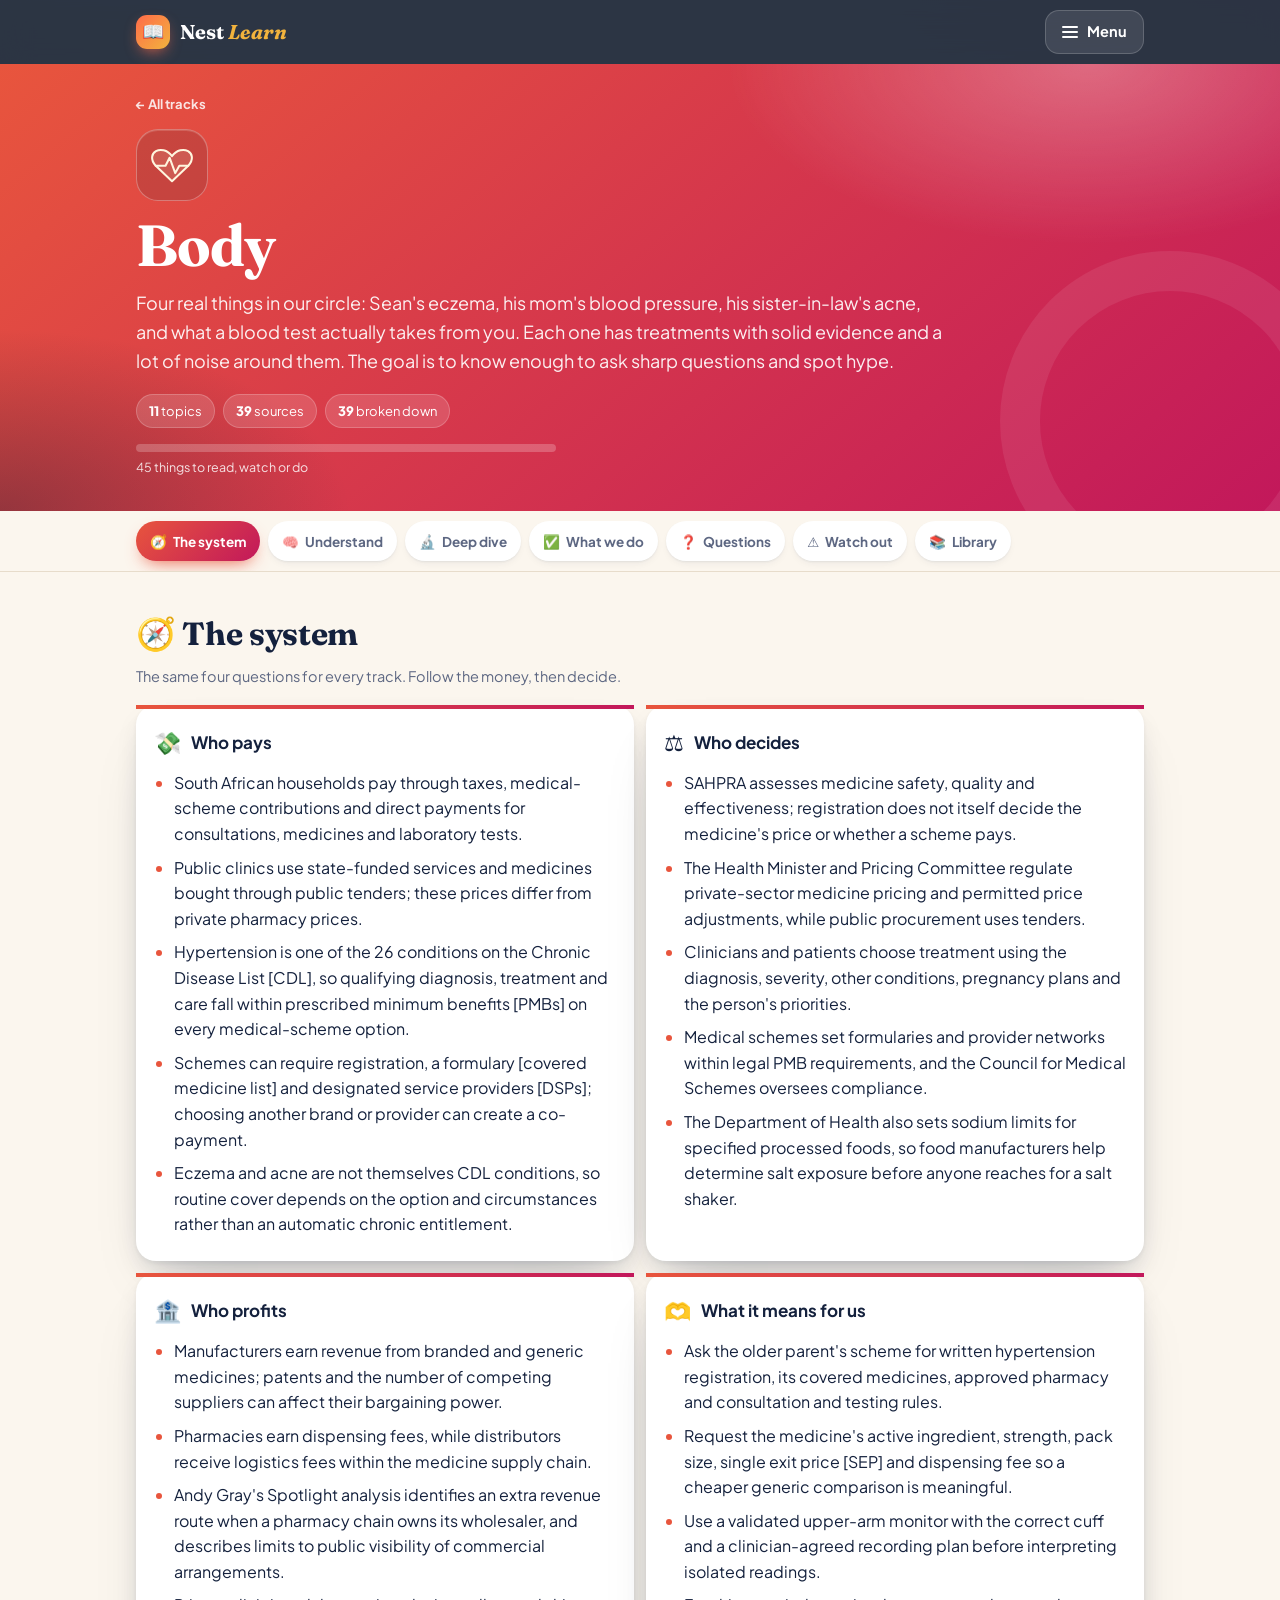
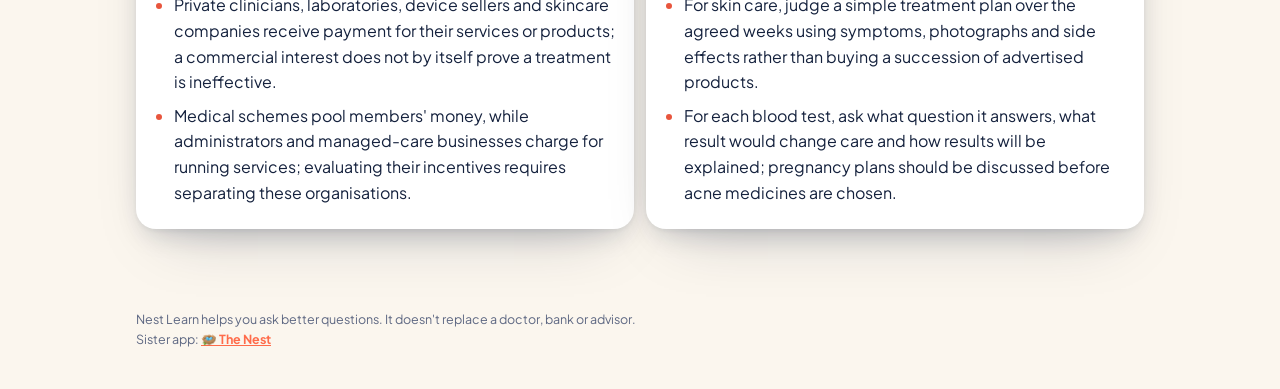
==== commit 1927ff55: "Design pass: inline SVG track illustrations, card polish (with Codex)" ====
--- a/body.html
+++ b/body.html
@@ -4,6 +4,7 @@
 <meta charset="utf-8">
 <meta name="viewport" content="width=device-width, initial-scale=1, viewport-fit=cover">
 <meta name="theme-color" content="#0F1B2D">
+<meta name="color-scheme" content="light dark">
 <meta name="apple-mobile-web-app-capable" content="yes">
 <meta name="mobile-web-app-capable" content="yes">
 <meta name="apple-mobile-web-app-status-bar-style" content="black-translucent">
@@ -16,7 +17,7 @@
 <link rel="preconnect" href="https://fonts.googleapis.com">
 <link rel="preconnect" href="https://fonts.gstatic.com" crossorigin>
 <link rel="stylesheet" href="https://fonts.googleapis.com/css2?family=Fraunces:opsz,wght@9..144,500..800&family=Plus+Jakarta+Sans:wght@400;500;600;700;800&display=swap">
-<link rel="stylesheet" href="learn.css?v=20261115d">
+<link rel="stylesheet" href="learn.css?v=20261116a">
 <style>:root { --t1: #E8553D; --t2: #C2185B; }</style>
 </head>
 <body>
@@ -29,7 +30,7 @@
 
 <section class="hero"><div class="hero-in">
 <a class="crumb" href="index.html">← All tracks</a>
-<div class="hemoji">🫀</div><h1>Body</h1><p class="lede">Four real things in our circle: Sean&#x27;s eczema, his mom&#x27;s blood pressure, his sister-in-law&#x27;s acne, and what a blood test actually takes from you. Each one has treatments with solid evidence and a lot of noise around them. The goal is to know enough to ask sharp questions and spot hype.</p>
+<div class="hemoji"><svg class="track-art" viewBox="0 0 64 64" fill="none" stroke="currentColor" stroke-width="2.5" stroke-linecap="round" stroke-linejoin="round" aria-hidden="true" focusable="false"><path class="art-fill" d="M32 52 12 33C-2 17 20 5 32 21 44 5 66 17 52 33Z"/><path d="M12 33h12l5-10 7 19 5-9h11"/></svg></div><h1>Body</h1><p class="lede">Four real things in our circle: Sean&#x27;s eczema, his mom&#x27;s blood pressure, his sister-in-law&#x27;s acne, and what a blood test actually takes from you. Each one has treatments with solid evidence and a lot of noise around them. The goal is to know enough to ask sharp questions and spot hype.</p>
 <div class="stats"><span><b>11</b> topics</span><span><b>39</b> sources</span>
 <span><b>39</b> broken down</span></div>
 <div class="tprog" data-track="body"><div class="bar"><span></span></div><small class="pc"></small></div>
@@ -93,6 +94,6 @@
 </div></section></main>
 <footer class="lfoot">Nest Learn helps you ask better questions. It doesn't replace a doctor, bank or advisor.
 <br>Sister app: <a href="https://seanmacebo-ux.github.io/nest/">🪺 The Nest</a></footer>
-<script src="learn.js?v=20261115d"></script>
+<script src="learn.js?v=20261116a"></script>
 </body>
 </html>
--- a/learn.css
+++ b/learn.css
@@ -51,7 +51,9 @@
 .hero.home { background: linear-gradient(150deg, var(--night) 0%, var(--night-2) 55%, #3B2A5C 100%); }
 .hero-in { position: relative; z-index: 1; max-width: 1080px; margin: 0 auto; padding: 26px clamp(16px,4vw,36px) 34px; }
 .crumb { display: inline-block; text-decoration: none; font-size: 13px; font-weight: 700; opacity: .85; margin-bottom: 14px; }
-.hemoji { width: 64px; height: 64px; border-radius: 20px; display: grid; place-items: center; font-size: 34px; background: rgba(255,255,255,.18); box-shadow: inset 0 1px 0 rgba(255,255,255,.35), 0 10px 24px -10px rgba(0,0,0,.4); }
+.hemoji { width: 72px; height: 72px; border-radius: 22px; display: grid; place-items: center; color: #FFF6DF; background: rgba(15,27,45,.12); border: 1px solid rgba(255,255,255,.3); box-shadow: inset 0 1px 0 rgba(255,255,255,.15); }
+.track-art { width: 52px; height: 52px; display: block; }
+.track-art .art-fill { fill: currentColor; fill-opacity: .12; }
 .kicker { font-size: 12px; font-weight: 800; letter-spacing: .14em; text-transform: uppercase; color: var(--gold); margin: 6px 0 0; }
 h1 { font-family: "Fraunces", Georgia, serif; font-weight: 700; font-size: clamp(34px,8vw,58px); line-height: 1.04; letter-spacing: -.02em; margin: 14px 0 0; text-wrap: balance; }
 .grad { background: linear-gradient(90deg, var(--coral), var(--gold)); -webkit-background-clip: text; background-clip: text; color: transparent; }
@@ -148,10 +150,13 @@
 /* home */
 .tgrid { display: grid; grid-template-columns: repeat(2, 1fr); gap: 16px; margin-top: -26px; position: relative; z-index: 2; }
 @media (max-width: 720px) { .tgrid { grid-template-columns: 1fr; } }
-.tcard { background: var(--surface); border-radius: 24px; box-shadow: var(--sh-2); overflow: hidden; }
+.tcard { background: var(--surface); border: 1px solid color-mix(in srgb, var(--t1) 14%, var(--line)); border-radius: 24px; box-shadow: var(--sh-2); overflow: hidden; }
 .tmain { display: flex; flex-direction: column; gap: 4px; text-decoration: none; padding: 18px 18px 14px; position: relative;
   background: linear-gradient(160deg, color-mix(in srgb, var(--t1) 14%, var(--surface)) 0%, var(--surface) 60%); }
-.tic { width: 54px; height: 54px; border-radius: 17px; display: grid; place-items: center; font-size: 28px; background: linear-gradient(135deg, var(--t1), var(--t2)); box-shadow: 0 10px 20px -10px var(--t1); }
+.tic { width: 72px; height: 72px; border-radius: 22px; display: grid; place-items: center; color: var(--t1); background: color-mix(in srgb, var(--t1) 8%, var(--surface)); border: 1px solid color-mix(in srgb, var(--t1) 20%, var(--surface)); box-shadow: 0 4px 12px -8px var(--t1); }
+@media (prefers-color-scheme: dark) { .tic { color: color-mix(in srgb, var(--t1) 55%, #fff); } }
+.tmain::after { content: "↗"; position: absolute; top: 22px; right: 20px; width: 32px; height: 32px; display: grid; place-items: center; border: 1px solid var(--line); border-radius: 50%; color: var(--ink-soft); font-size: 18px; }
+.tmain:focus-visible, .tviews a:focus-visible { outline: 3px solid var(--t1); outline-offset: -3px; border-radius: 18px; }
 .tmain b { font-family: "Fraunces", Georgia, serif; font-size: 24px; margin-top: 10px; }
 .tmain small { color: var(--ink-soft); font-size: 13.5px; }
 .tmeta { font-size: 12px; font-weight: 700; color: var(--t1); margin-top: 6px; }
@@ -164,3 +169,9 @@
 .lfoot a { color: var(--coral); font-weight: 700; }
 a.cite { font-size: 12px; font-weight: 700; color: var(--t1); text-decoration: none; background: var(--ground-2); border-radius: 6px; padding: 1px 6px; white-space: nowrap; }
 .rc .rty .newtag { margin-left: 6px; color: #fff; background: var(--coral); border-radius: 6px; padding: 1px 6px; letter-spacing: .04em; }
+:root { color-scheme: light dark; }
+.herobtns { display: flex; flex-wrap: wrap; gap: 10px; margin-top: 18px; }
+.sharebtn, .installbtn { font: inherit; font-weight: 800; font-size: 14.5px; cursor: pointer; border: 0; border-radius: 14px; padding: 0 18px; min-height: 46px; }
+.sharebtn { color: var(--night); background: linear-gradient(135deg, var(--gold), #FFD98A); box-shadow: 0 10px 22px -10px var(--gold); }
+.installbtn { color: #fff; background: rgba(255,255,255,.14); border: 1px solid rgba(255,255,255,.3); }
+.installbtn[hidden] { display: none; }
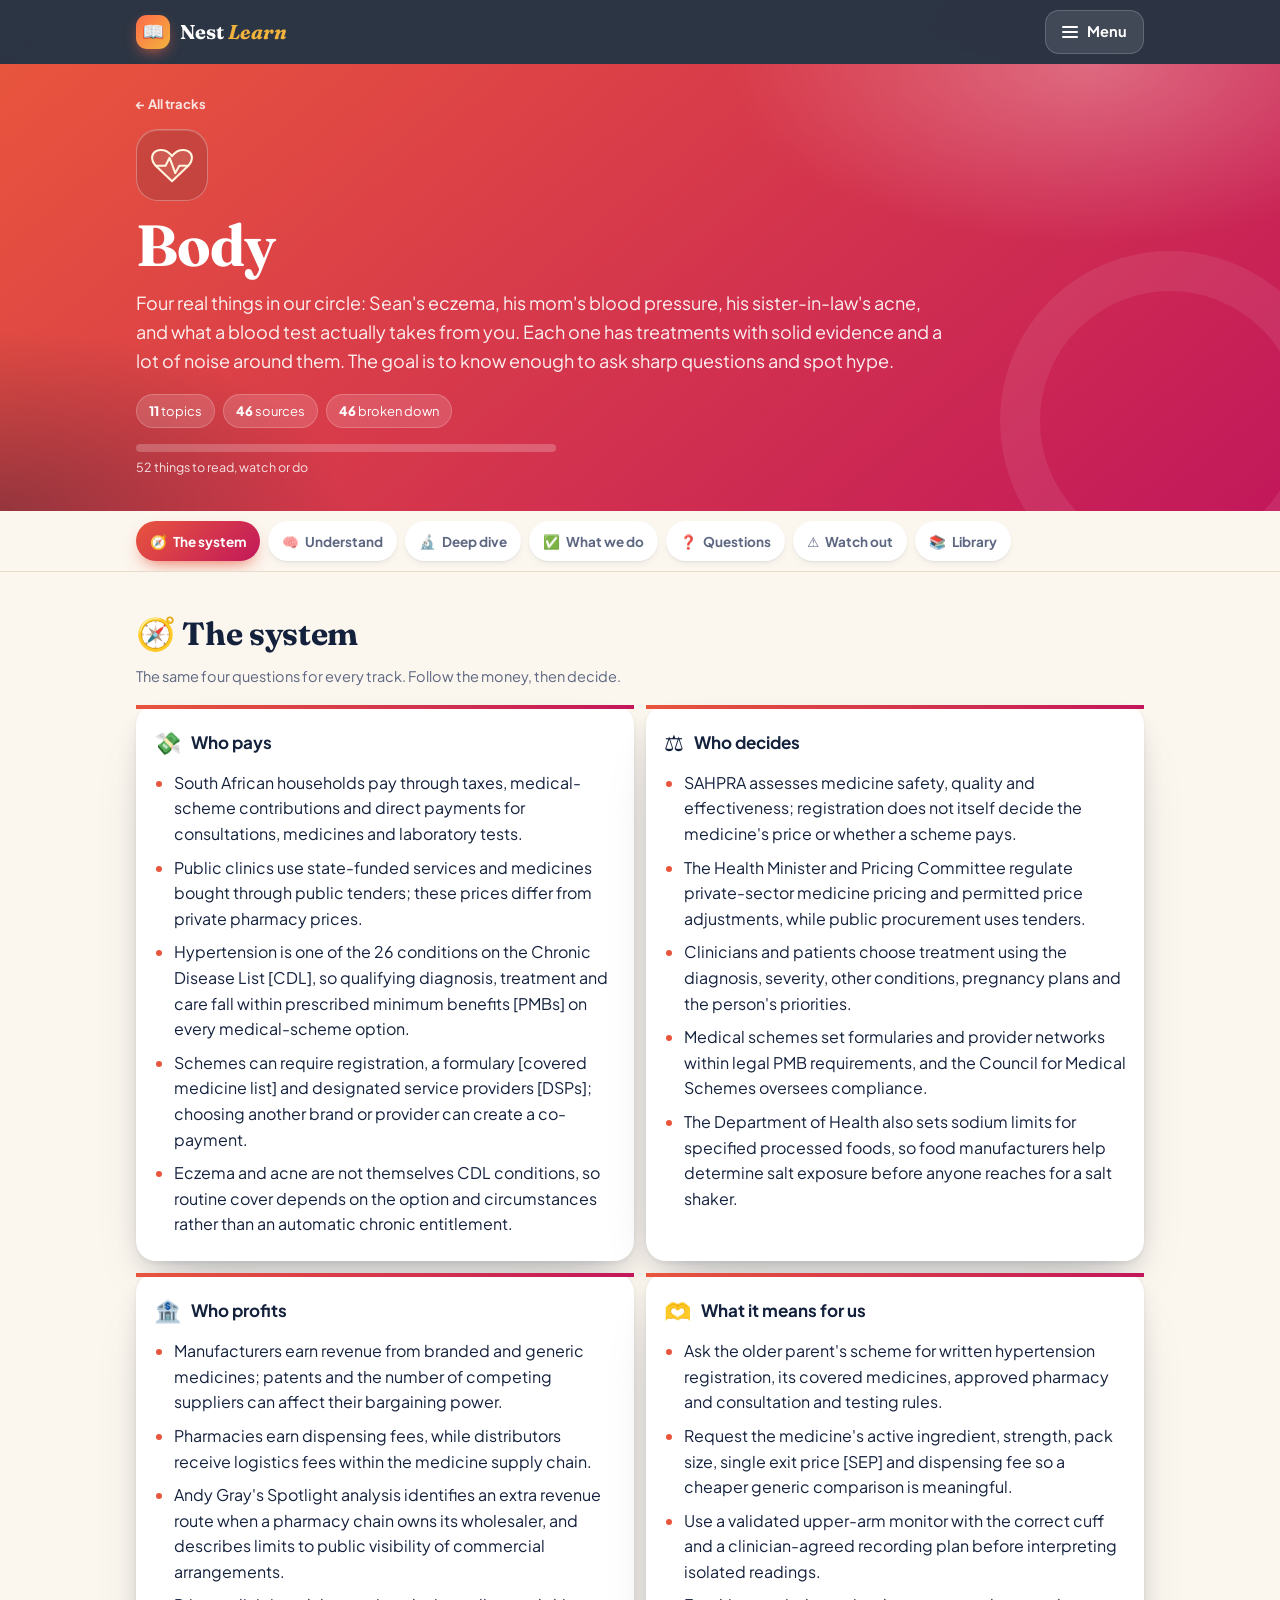
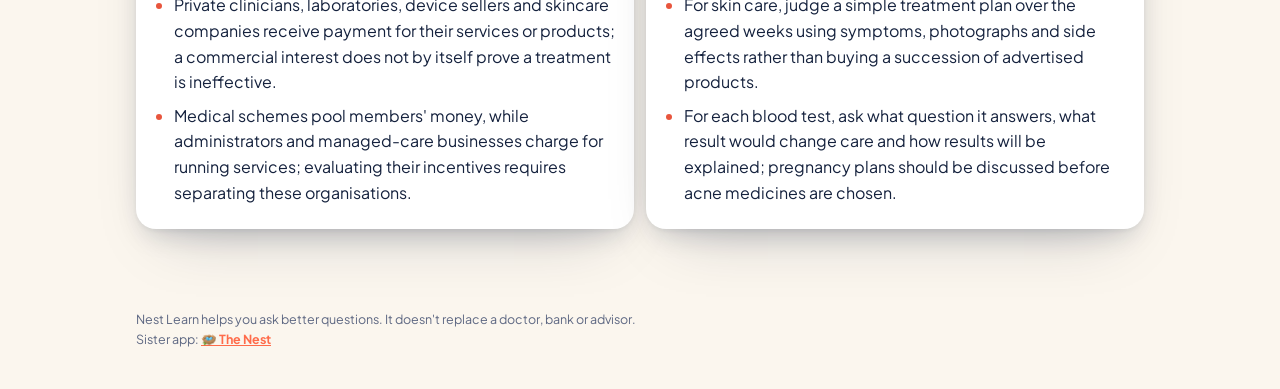
==== commit cb320d6c: "Library: 49 recent (2023+) books and papers across all 5 tracks, with how to get each one (access li" ====
--- a/body.html
+++ b/body.html
@@ -17,7 +17,7 @@
 <link rel="preconnect" href="https://fonts.googleapis.com">
 <link rel="preconnect" href="https://fonts.gstatic.com" crossorigin>
 <link rel="stylesheet" href="https://fonts.googleapis.com/css2?family=Fraunces:opsz,wght@9..144,500..800&family=Plus+Jakarta+Sans:wght@400;500;600;700;800&display=swap">
-<link rel="stylesheet" href="learn.css?v=20261116a">
+<link rel="stylesheet" href="learn.css?v=20261117a">
 <style>:root { --t1: #E8553D; --t2: #C2185B; }</style>
 </head>
 <body>
@@ -26,13 +26,13 @@
   <a class="brand" href="index.html"><span class="logo">📖</span><span>Nest <i>Learn</i></span></a>
   <button type="button" class="menubtn" aria-expanded="false" aria-controls="menu"><span class="bars"></span> Menu</button>
 </div></header>
-<div class="menu" id="menu" hidden><div class="menu-in"><p class="mlbl">Jump to any track, or straight to one view</p><a class="mi" href="index.html"><span class="mic">🏠</span><span><b>Home</b><small>All tracks</small></span></a><div class="mgroup" style="--t1:#C2185B;--t2:#7B1FA2"><a class="mi" href="cervix.html"><span class="mic">🌸</span><span><b>Cervix &amp; preterm risk</b><small>36 sources</small></span></a><div class="mviews"><a href="cervix.html#system">🧭 The system</a><a href="cervix.html#understand">🧠 Understand</a><a href="cervix.html#deep">🔬 Deep dive</a><a href="cervix.html#do">✅ What we do</a><a href="cervix.html#ask">❓ Questions</a><a href="cervix.html#watch">⚠️ Watch out</a><a href="cervix.html#library">📚 Library</a></div></div><div class="mgroup" style="--t1:#0E9F6E;--t2:#0B6E99"><a class="mi" href="money.html"><span class="mic">💸</span><span><b>Money</b><small>39 sources</small></span></a><div class="mviews"><a href="money.html#system">🧭 The system</a><a href="money.html#understand">🧠 Understand</a><a href="money.html#deep">🔬 Deep dive</a><a href="money.html#do">✅ What we do</a><a href="money.html#ask">❓ Questions</a><a href="money.html#watch">⚠️ Watch out</a><a href="money.html#library">📚 Library</a></div></div><div class="mgroup" style="--t1:#E8553D;--t2:#C2185B"><a class="mi" aria-current="page" href="body.html"><span class="mic">🫀</span><span><b>Body</b><small>39 sources</small></span></a><div class="mviews"><a href="body.html#system">🧭 The system</a><a href="body.html#understand">🧠 Understand</a><a href="body.html#deep">🔬 Deep dive</a><a href="body.html#do">✅ What we do</a><a href="body.html#ask">❓ Questions</a><a href="body.html#watch">⚠️ Watch out</a><a href="body.html#library">📚 Library</a></div></div><div class="mgroup" style="--t1:#5A9E2F;--t2:#D9822B"><a class="mi" href="food.html"><span class="mic">🥕</span><span><b>Food</b><small>50 sources</small></span></a><div class="mviews"><a href="food.html#system">🧭 The system</a><a href="food.html#understand">🧠 Understand</a><a href="food.html#deep">🔬 Deep dive</a><a href="food.html#do">✅ What we do</a><a href="food.html#ask">❓ Questions</a><a href="food.html#watch">⚠️ Watch out</a><a href="food.html#library">📚 Library</a></div></div><div class="mgroup" style="--t1:#1E88E5;--t2:#00ACC1"><a class="mi" href="water.html"><span class="mic">💧</span><span><b>Water</b><small>48 sources</small></span></a><div class="mviews"><a href="water.html#system">🧭 The system</a><a href="water.html#understand">🧠 Understand</a><a href="water.html#deep">🔬 Deep dive</a><a href="water.html#do">✅ What we do</a><a href="water.html#ask">❓ Questions</a><a href="water.html#watch">⚠️ Watch out</a><a href="water.html#library">📚 Library</a></div></div></div></div>
+<div class="menu" id="menu" hidden><div class="menu-in"><p class="mlbl">Jump to any track, or straight to one view</p><a class="mi" href="index.html"><span class="mic">🏠</span><span><b>Home</b><small>All tracks</small></span></a><div class="mgroup" style="--t1:#C2185B;--t2:#7B1FA2"><a class="mi" href="cervix.html"><span class="mic">🌸</span><span><b>Cervix &amp; preterm risk</b><small>45 sources</small></span></a><div class="mviews"><a href="cervix.html#system">🧭 The system</a><a href="cervix.html#understand">🧠 Understand</a><a href="cervix.html#deep">🔬 Deep dive</a><a href="cervix.html#do">✅ What we do</a><a href="cervix.html#ask">❓ Questions</a><a href="cervix.html#watch">⚠️ Watch out</a><a href="cervix.html#library">📚 Library</a></div></div><div class="mgroup" style="--t1:#0E9F6E;--t2:#0B6E99"><a class="mi" href="money.html"><span class="mic">💸</span><span><b>Money</b><small>50 sources</small></span></a><div class="mviews"><a href="money.html#system">🧭 The system</a><a href="money.html#understand">🧠 Understand</a><a href="money.html#deep">🔬 Deep dive</a><a href="money.html#do">✅ What we do</a><a href="money.html#ask">❓ Questions</a><a href="money.html#watch">⚠️ Watch out</a><a href="money.html#library">📚 Library</a></div></div><div class="mgroup" style="--t1:#E8553D;--t2:#C2185B"><a class="mi" aria-current="page" href="body.html"><span class="mic">🫀</span><span><b>Body</b><small>46 sources</small></span></a><div class="mviews"><a href="body.html#system">🧭 The system</a><a href="body.html#understand">🧠 Understand</a><a href="body.html#deep">🔬 Deep dive</a><a href="body.html#do">✅ What we do</a><a href="body.html#ask">❓ Questions</a><a href="body.html#watch">⚠️ Watch out</a><a href="body.html#library">📚 Library</a></div></div><div class="mgroup" style="--t1:#5A9E2F;--t2:#D9822B"><a class="mi" href="food.html"><span class="mic">🥕</span><span><b>Food</b><small>61 sources</small></span></a><div class="mviews"><a href="food.html#system">🧭 The system</a><a href="food.html#understand">🧠 Understand</a><a href="food.html#deep">🔬 Deep dive</a><a href="food.html#do">✅ What we do</a><a href="food.html#ask">❓ Questions</a><a href="food.html#watch">⚠️ Watch out</a><a href="food.html#library">📚 Library</a></div></div><div class="mgroup" style="--t1:#1E88E5;--t2:#00ACC1"><a class="mi" href="water.html"><span class="mic">💧</span><span><b>Water</b><small>59 sources</small></span></a><div class="mviews"><a href="water.html#system">🧭 The system</a><a href="water.html#understand">🧠 Understand</a><a href="water.html#deep">🔬 Deep dive</a><a href="water.html#do">✅ What we do</a><a href="water.html#ask">❓ Questions</a><a href="water.html#watch">⚠️ Watch out</a><a href="water.html#library">📚 Library</a></div></div></div></div>
 
 <section class="hero"><div class="hero-in">
 <a class="crumb" href="index.html">← All tracks</a>
 <div class="hemoji"><svg class="track-art" viewBox="0 0 64 64" fill="none" stroke="currentColor" stroke-width="2.5" stroke-linecap="round" stroke-linejoin="round" aria-hidden="true" focusable="false"><path class="art-fill" d="M32 52 12 33C-2 17 20 5 32 21 44 5 66 17 52 33Z"/><path d="M12 33h12l5-10 7 19 5-9h11"/></svg></div><h1>Body</h1><p class="lede">Four real things in our circle: Sean&#x27;s eczema, his mom&#x27;s blood pressure, his sister-in-law&#x27;s acne, and what a blood test actually takes from you. Each one has treatments with solid evidence and a lot of noise around them. The goal is to know enough to ask sharp questions and spot hype.</p>
-<div class="stats"><span><b>11</b> topics</span><span><b>39</b> sources</span>
-<span><b>39</b> broken down</span></div>
+<div class="stats"><span><b>11</b> topics</span><span><b>46</b> sources</span>
+<span><b>46</b> broken down</span></div>
 <div class="tprog" data-track="body"><div class="bar"><span></span></div><small class="pc"></small></div>
 </div></section>
 <nav class="views" aria-label="Views"><div class="views-in"><a href="#system" data-v="system"><span>🧭</span>The system</a><a href="#understand" data-v="understand"><span>🧠</span>Understand</a><a href="#deep" data-v="deep"><span>🔬</span>Deep dive</a><a href="#do" data-v="do"><span>✅</span>What we do</a><a href="#ask" data-v="ask"><span>❓</span>Questions</a><a href="#watch" data-v="watch"><span>⚠️</span>Watch out</a><a href="#library" data-v="library"><span>📚</span>Library</a></div></nav>
@@ -43,7 +43,7 @@
 <section class="view" id="do"><h2>✅ What we actually do</h2><p class="vsub">Tick them off as you go.</p><ul class="checks"><li><label><input type="checkbox" data-ck="body:do:0"><span>Sean: keep a big tub of plain emollient (about R130 for 400 g at Dis-Chem) by the shower and moisturise straight after every wash.</span></label></li><li><label><input type="checkbox" data-ck="body:do:1"><span>Sean: at the first sign of a flare, use the prescribed steroid cream for a short burst, then step down. Don&#x27;t wait it out.</span></label></li><li><label><input type="checkbox" data-ck="body:do:2"><span>Buy Sean&#x27;s mom a validated upper-arm BP monitor (check the model on STRIDE BP) and log a week of morning and evening readings for her doctor.</span></label></li><li><label><input type="checkbox" data-ck="body:do:3"><span>Cut salt at home: taste before salting, use fewer stock cubes, and read bread and processed-meat labels.</span></label></li><li><label><input type="checkbox" data-ck="body:do:4"><span>For acne: start benzoyl peroxide or adapalene thin, every other night, and stick with it for 12 weeks before switching.</span></label></li><li><label><input type="checkbox" data-ck="body:do:5"><span>Ask for a copy of every blood test result and keep them in one folder so you can see trends.</span></label></li></ul></section>
 <section class="view" id="ask"><h2>❓ Questions to ask</h2><p class="vsub">Screenshot these or read them out.</p><ol class="asks"><li>Which strength of steroid cream should I use, on which body parts, and for how many days?</li><li>Is my eczema bad enough for a dermatologist, or for biologic or JAK treatment, and does my medical aid cover it?</li><li>What is my mom&#x27;s target blood pressure, and how should she time her pills?</li><li>Could any of her other medicines (like anti-inflammatory painkillers) be pushing her blood pressure up?</li><li>Is this acne bad enough for isotretinoin, and what monitoring would that need?</li><li>Which of my blood results are out of range, by how much, and do they need retesting?</li></ol></section>
 <section class="view" id="watch"><h2>⚠️ Watch out for</h2><p class="vsub">Myths, traps and red flags.</p><ul class="warns"><li>Myth: steroid creams always thin your skin. Short courses at the right strength are safe; under-treating eczema causes more harm.</li><li>Red flag: eczema that suddenly weeps, crusts or forms painful clustered blisters, with fever. That can be infection or eczema herpeticum and needs a doctor the same day.</li><li>Myth: &#x27;I feel fine, so I can stop my blood pressure pills.&#x27; High pressure has no feeling. Never stop without the doctor.</li><li>Red flag: severe headache, chest pain, sudden vision change, face drooping or slurred speech. Call 112 or 10177 now.</li><li>Myth: acne comes from dirty skin, and toothpaste or lemon juice fixes spots. Both irritate and can darken marks.</li><li>Hype: &#x27;detox&#x27; teas, eczema &#x27;cures&#x27; and supplements sold online. If it promises to cure eczema or blood pressure, be sceptical.</li><li>Wrist and finger BP gadgets and smartwatches are often inaccurate. Use a validated upper-arm cuff.</li></ul></section>
-<section class="view" id="library"><h2>📚 Library</h2><p class="vsub">39 sources. Tap a card for the breakdown. Tap ✓ when you've read, watched or been.</p>
+<section class="view" id="library"><h2>📚 Library</h2><p class="vsub">46 sources. Tap a card for the breakdown. Tap ✓ when you've read, watched or been.</p>
 <details class="addbox" data-track="Body"><summary><span class="pl">＋</span><span><b>Add a find</b>
 <small>Something you came across. Babybean digs into it, breaks it down, and adds it here.</small></span></summary>
 <div class="abd"><div class="qchips kpick" role="group" aria-label="What is it"><button type="button" aria-pressed="false">📚 Book</button><button type="button" aria-pressed="false">🎬 Video</button><button type="button" aria-pressed="false">📰 Article</button><button type="button" aria-pressed="false">🌐 Website</button><button type="button" aria-pressed="false">🎧 Podcast</button><button type="button" aria-pressed="false">📍 Place</button></div>
@@ -52,6 +52,13 @@
 <p class="how">Opens Telegram with your find ready to send.</p></div></details>
 <div class="filt" role="group" aria-label="Filter"><button aria-pressed="true" data-f="all">All</button><button aria-pressed="false" data-f="article">📰 Articles</button><button aria-pressed="false" data-f="website">🌐 Websites</button><button aria-pressed="false" data-f="study">🔬 Studies</button><button aria-pressed="false" data-f="book">📚 Books</button><button aria-pressed="false" data-f="video">🎬 Videos</button><button aria-pressed="false" data-f="place">📍 Places</button><button aria-pressed="false" data-f="tool">🧰 Tools</button></div>
 <div class="rlist">
+<article class="rc" data-type="study" data-rk="body:r:https://doi.org/10.1093/eurheartj/ehae178"><div class="rtop"><span class="ric">🔬</span><div class="rtx"><span class="rty">Studie</span><b>2024 ESC Guidelines for the management of elevated blood pressure and hypertension</b><small>European Society of Cardiology — European Heart Journal · 2024</small></div></div><p class="rwhy">The current European rulebook on when a blood pressure reading counts as a problem, and what to aim for.</p><p class="racc">🔑 Free (open access)</p><details class="brk"><summary>🧠 Breakdown · 3 key points</summary><ul class="pts"><li>Adds an &#x27;elevated&#x27; band of 120–139/70–89. High blood pressure is still 140/90 or higher.</li><li>For most people on treatment, the top number should aim for 120–129, if they tolerate it.</li><li>Home readings get a bigger role in diagnosis.</li></ul></details><div class="racts"><a class="op" href="https://doi.org/10.1093/eurheartj/ehae178" target="_blank" rel="noopener">Open ↗</a><button type="button" class="done">✓ Done</button></div></article>
+<article class="rc" data-type="study" data-rk="body:r:https://pubmed.ncbi.nlm.nih.gov/40811516/"><div class="rtop"><span class="ric">🔬</span><div class="rtx"><span class="rty">Studie</span><b>2025 AHA/ACC Guideline for the Prevention, Detection, Evaluation and Management of High Blood Pressure in Adults</b><small>Jones et al. — Hypertension · 2025</small></div></div><p class="rwhy">The newest US guideline, with more on measuring blood pressure properly at home.</p><p class="racc">🔑 Free (open full text via the journal)</p><details class="brk"><summary>🧠 Breakdown · 3 key points</summary><ul class="pts"><li>General treatment target is below 130/80.</li><li>More weight on home monitoring and on checking for hidden causes.</li><li>For stage 2, start two medicines from different classes, ideally in one pill.</li></ul></details><div class="racts"><a class="op" href="https://pubmed.ncbi.nlm.nih.gov/40811516/" target="_blank" rel="noopener">Open ↗</a><button type="button" class="done">✓ Done</button></div></article>
+<article class="rc" data-type="study" data-rk="body:r:https://doi.org/10.1016/j.jaad.2023.12.017"><div class="rtop"><span class="ric">🔬</span><div class="rtx"><span class="rty">Studie</span><b>Guidelines of care for the management of acne vulgaris</b><small>Reynolds, Barbieri et al. — Journal of the American Academy of Dermatology · 2024</small></div></div><p class="rwhy">An evidence-graded ranking of what actually works for acne.</p><p class="racc">🔑 Abstract free on PubMed. Full text may need access.</p><details class="brk"><summary>🧠 Breakdown · 4 key points</summary><ul class="pts"><li>Strongly recommends benzoyl peroxide, topical retinoids and doxycycline.</li><li>Isotretinoin is strongly recommended for severe or scarring acne, or acne that fails other treatment.</li><li>Spironolactone and the combined pill get conditional recommendations.</li><li>Diet is listed as an evidence gap, not a proven cause.</li></ul></details><div class="racts"><a class="op" href="https://doi.org/10.1016/j.jaad.2023.12.017" target="_blank" rel="noopener">Open ↗</a><button type="button" class="done">✓ Done</button></div></article>
+<article class="rc" data-type="study" data-rk="body:r:https://pubmed.ncbi.nlm.nih.gov/37943241/"><div class="rtop"><span class="ric">🔬</span><div class="rtx"><span class="rty">Studie</span><b>Guidelines of care for atopic dermatitis in adults: phototherapy and systemic therapies</b><small>Davis, Sidbury et al. (AAD) — Journal of the American Academy of Dermatology · 2024</small></div></div><p class="rwhy">Ranks the newer eczema medicines, including JAK inhibitors, for adults who need more than creams.</p><p class="racc">🔑 Abstract free on PubMed. Full text may need access.</p><details class="brk"><summary>🧠 Breakdown · 3 key points</summary><ul class="pts"><li>Strong recommendations for dupilumab, tralokinumab, abrocitinib, baricitinib and upadacitinib.</li><li>Advises against steroid pills or injections for eczema.</li><li>Most trials are short, so long-term comparisons are limited.</li></ul></details><div class="racts"><a class="op" href="https://pubmed.ncbi.nlm.nih.gov/37943241/" target="_blank" rel="noopener">Open ↗</a><button type="button" class="done">✓ Done</button></div></article>
+<article class="rc" data-type="study" data-rk="body:r:https://www.cochranelibrary.com/cdsr/doi/10.1002/14651858.CD015064.pub2/full"><div class="rtop"><span class="ric">🔬</span><div class="rtx"><span class="rty">Studie</span><b>Topical anti-inflammatory treatments for eczema: network meta-analysis</b><small>Lax et al. — Cochrane Database of Systematic Reviews · 2024</small></div></div><p class="rwhy">Compares every kind of eczema cream across 291 trials.</p><p class="racc">🔑 Plain-language summary free</p><details class="brk"><summary>🧠 Breakdown · 4 key points</summary><ul class="pts"><li>291 studies, about 46,000 people.</li><li>Potent steroid creams, JAK creams and tacrolimus 0.1% ranked among the most effective.</li><li>PDE-4 creams ranked among the least effective.</li><li>Mostly short-term trials.</li></ul></details><div class="racts"><a class="op" href="https://www.cochranelibrary.com/cdsr/doi/10.1002/14651858.CD015064.pub2/full" target="_blank" rel="noopener">Open ↗</a><button type="button" class="done">✓ Done</button></div></article>
+<article class="rc" data-type="book" data-rk="body:r:https://www.penguin.com.au/books/skin-9780241726105"><div class="rtop"><span class="ric">📚</span><div class="rtx"><span class="rty">Book</span><b>Skin: An Owner&#x27;s Guide</b><small>Dr Emma Craythorne (consultant dermatologist) — DK · 2026</small></div></div><p class="rwhy">A readable dermatologist-written guide covering both eczema and acne.</p><p class="racc">🔑 Buy (Takealot / Exclusive Books, price not checked)</p><details class="brk"><summary>🧠 Breakdown · 3 key points</summary><ul class="pts"><li>Published May 2026.</li><li>Covers eczema, acne and allergies.</li><li>A primer, so check specifics with a doctor.</li></ul></details><div class="racts"><a class="op" href="https://www.penguin.com.au/books/skin-9780241726105" target="_blank" rel="noopener">Open ↗</a><button type="button" class="done">✓ Done</button></div></article>
+<article class="rc" data-type="book" data-rk="body:r:https://www.hachette.co.uk/titles/dr-nighat-arif/the-complete-guide-to-family-health/9781783256433/"><div class="rtop"><span class="ric">📚</span><div class="rtx"><span class="rty">Book</span><b>The Complete Guide to Family Health</b><small>Dr Nighat Arif (GP) — Hachette UK · 2026</small></div></div><p class="rwhy">A GP-written home reference covering blood pressure, skin and when to see a doctor.</p><p class="racc">🔑 Buy, £22 hardback (no SA price found)</p><details class="brk"><summary>🧠 Breakdown · 3 key points</summary><ul class="pts"><li>Plain language, all ages.</li><li>Explains how to get the most from a GP visit.</li><li>A general handbook, not a deep dive.</li></ul></details><div class="racts"><a class="op" href="https://www.hachette.co.uk/titles/dr-nighat-arif/the-complete-guide-to-family-health/9781783256433/" target="_blank" rel="noopener">Open ↗</a><button type="button" class="done">✓ Done</button></div></article>
 <article class="rc" data-type="article" data-rk="body:r:https://www.nhs.uk/conditions/atopic-eczema/"><div class="rtop"><span class="ric">📰</span><div class="rtx"><span class="rty">Article</span><b>Atopic eczema</b><small>NHS</small></div></div><p class="rwhy">Clear basics, triggers, treatments and when to see a doctor.</p><details class="brk"><summary>🧠 Breakdown · 6 key points</summary><ul class="pts"><li>Atopic eczema causes itchy, dry skin and commonly alternates between flares and quieter periods.</li><li>Its appearance varies with skin tone, including grey, purple, lighter or darker patches.</li><li>The NHS advises applying emollients at least twice daily and continuing when skin improves.</li><li>Soap, heat, irritants, infection and other triggers can worsen symptoms, but eczema is not contagious.</li><li>Pain, warmth, pus, sudden worsening or fever need urgent assessment for infection.</li><li>The page advises against changing the diet without medical guidance and warns that emollient-contaminated fabrics catch fire more easily.</li></ul></details><div class="racts"><a class="op" href="https://www.nhs.uk/conditions/atopic-eczema/" target="_blank" rel="noopener">Open ↗</a><button type="button" class="done">✓ Done</button></div></article>
 <article class="rc" data-type="article" data-rk="body:r:https://eczema.org/information-and-advice/treatments-for-eczema/emollients/"><div class="rtop"><span class="ric">📰</span><div class="rtx"><span class="rty">Article</span><b>Emollients</b><small>Eczema.org (UK national eczema charity)</small></div></div><p class="rwhy">Deep, practical guide to choosing and using moisturisers.</p><details class="brk"><summary>🧠 Breakdown · 6 key points</summary><ul class="pts"><li>The supplied address redirects to Eczema UK&#x27;s emollient guide, following the organisation&#x27;s name change from the National Eczema Society.</li><li>Emollients are unperfumed medical moisturisers rather than cosmetics with anti-ageing additives.</li><li>They leave an oily layer that helps keep water in the skin and improves barrier protection.</li><li>The guide describes more than 120 emollient products approved for NHS use, with local prescribing lists limiting choice.</li><li>A person may prefer a lighter cream or gel during the day and a greasier product at night.</li><li>Finding a product that works and is acceptable to use regularly can require trying different formulations.</li></ul></details><div class="racts"><a class="op" href="https://eczema.org/information-and-advice/treatments-for-eczema/emollients/" target="_blank" rel="noopener">Open ↗</a><button type="button" class="done">✓ Done</button></div></article>
 <article class="rc" data-type="article" data-rk="body:r:https://www.cochrane.org/CD012119"><div class="rtop"><span class="ric">📰</span><div class="rtx"><span class="rty">Article</span><b>Emollients and moisturisers for eczema</b><small>Cochrane</small></div></div><p class="rwhy">The evidence summary: moisturisers mean fewer flares; fancy ones aren&#x27;t clearly better.</p><details class="brk"><summary>🧠 Breakdown · 6 key points</summary><ul class="pts"><li>The supplied short URL did not load, but the same Cochrane review was verified in its full-text archive at https://pmc.ncbi.nlm.nih.gov/articles/PMC6464068/.</li><li>The 2017 review included 77 studies and 6,603 participants, mainly with mild or moderate eczema.</li><li>Studies lasted an average of 6.7 weeks, limiting conclusions about long-term outcomes.</li><li>Moisturisers reduced flares and steroid use in some comparisons, but several findings rested on low-quality evidence.</li><li>Some measured severity improvements did not reach the threshold considered important to patients.</li><li>The evidence did not reliably establish one moisturiser as best, and adverse-effect reporting was limited.</li></ul></details><div class="racts"><a class="op" href="https://www.cochrane.org/CD012119" target="_blank" rel="noopener">Open ↗</a><button type="button" class="done">✓ Done</button></div></article>
@@ -94,6 +101,6 @@
 </div></section></main>
 <footer class="lfoot">Nest Learn helps you ask better questions. It doesn't replace a doctor, bank or advisor.
 <br>Sister app: <a href="https://seanmacebo-ux.github.io/nest/">🪺 The Nest</a></footer>
-<script src="learn.js?v=20261116a"></script>
+<script src="learn.js?v=20261117a"></script>
 </body>
 </html>
--- a/learn.css
+++ b/learn.css
@@ -122,6 +122,7 @@
 .rty { display: block; font-size: 11px; font-weight: 800; letter-spacing: .08em; text-transform: uppercase; color: var(--t1); }
 .rtx b { display: block; font-size: 15.5px; line-height: 1.35; } .rtx small { color: var(--ink-soft); font-size: 12.5px; }
 .rwhy { font-size: 14px; margin: 10px 0 0; }
+.racc { font-size: 13px; margin: 6px 0 0; opacity: .8; }
 .brk { margin-top: 12px; background: var(--ground-2); border-radius: 14px; }
 .brk summary { cursor: pointer; list-style: none; padding: 11px 14px; font-size: 13.5px; font-weight: 800; }
 .brk summary::-webkit-details-marker { display: none; }
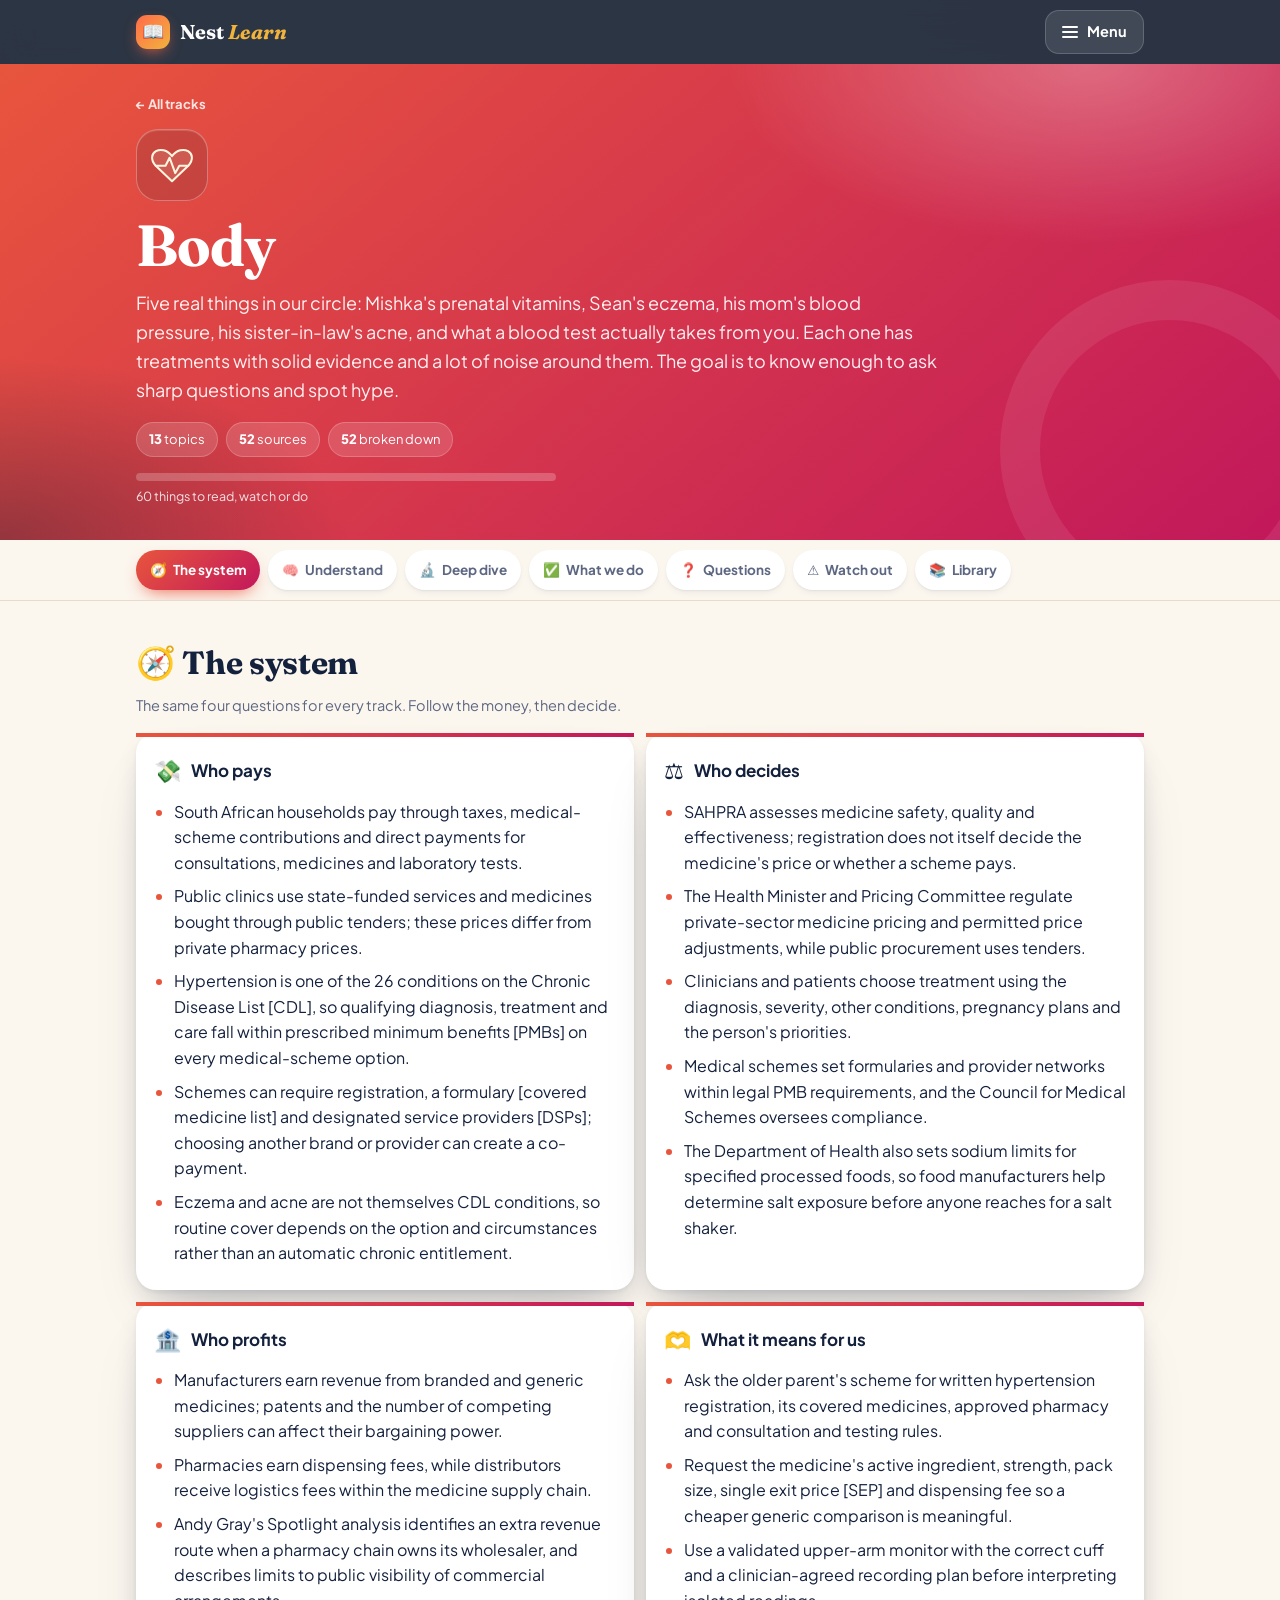
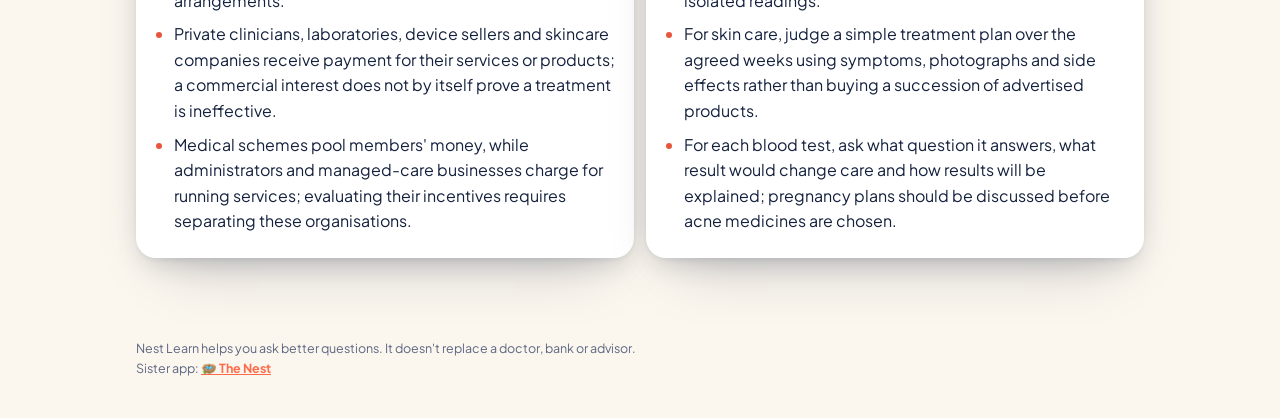
==== commit 5b6dc0ec: "Body: Mishka's prenatal vitamins (folate vs folic acid, label gaps, food-first, harm evidence incl. " ====
--- a/body.html
+++ b/body.html
@@ -26,24 +26,24 @@
   <a class="brand" href="index.html"><span class="logo">📖</span><span>Nest <i>Learn</i></span></a>
   <button type="button" class="menubtn" aria-expanded="false" aria-controls="menu"><span class="bars"></span> Menu</button>
 </div></header>
-<div class="menu" id="menu" hidden><div class="menu-in"><p class="mlbl">Jump to any track, or straight to one view</p><a class="mi" href="index.html"><span class="mic">🏠</span><span><b>Home</b><small>All tracks</small></span></a><div class="mgroup" style="--t1:#C2185B;--t2:#7B1FA2"><a class="mi" href="cervix.html"><span class="mic">🌸</span><span><b>Cervix &amp; preterm risk</b><small>45 sources</small></span></a><div class="mviews"><a href="cervix.html#system">🧭 The system</a><a href="cervix.html#understand">🧠 Understand</a><a href="cervix.html#deep">🔬 Deep dive</a><a href="cervix.html#do">✅ What we do</a><a href="cervix.html#ask">❓ Questions</a><a href="cervix.html#watch">⚠️ Watch out</a><a href="cervix.html#library">📚 Library</a></div></div><div class="mgroup" style="--t1:#0E9F6E;--t2:#0B6E99"><a class="mi" href="money.html"><span class="mic">💸</span><span><b>Money</b><small>50 sources</small></span></a><div class="mviews"><a href="money.html#system">🧭 The system</a><a href="money.html#understand">🧠 Understand</a><a href="money.html#deep">🔬 Deep dive</a><a href="money.html#do">✅ What we do</a><a href="money.html#ask">❓ Questions</a><a href="money.html#watch">⚠️ Watch out</a><a href="money.html#library">📚 Library</a></div></div><div class="mgroup" style="--t1:#E8553D;--t2:#C2185B"><a class="mi" aria-current="page" href="body.html"><span class="mic">🫀</span><span><b>Body</b><small>46 sources</small></span></a><div class="mviews"><a href="body.html#system">🧭 The system</a><a href="body.html#understand">🧠 Understand</a><a href="body.html#deep">🔬 Deep dive</a><a href="body.html#do">✅ What we do</a><a href="body.html#ask">❓ Questions</a><a href="body.html#watch">⚠️ Watch out</a><a href="body.html#library">📚 Library</a></div></div><div class="mgroup" style="--t1:#5A9E2F;--t2:#D9822B"><a class="mi" href="food.html"><span class="mic">🥕</span><span><b>Food</b><small>61 sources</small></span></a><div class="mviews"><a href="food.html#system">🧭 The system</a><a href="food.html#understand">🧠 Understand</a><a href="food.html#deep">🔬 Deep dive</a><a href="food.html#do">✅ What we do</a><a href="food.html#ask">❓ Questions</a><a href="food.html#watch">⚠️ Watch out</a><a href="food.html#library">📚 Library</a></div></div><div class="mgroup" style="--t1:#1E88E5;--t2:#00ACC1"><a class="mi" href="water.html"><span class="mic">💧</span><span><b>Water</b><small>59 sources</small></span></a><div class="mviews"><a href="water.html#system">🧭 The system</a><a href="water.html#understand">🧠 Understand</a><a href="water.html#deep">🔬 Deep dive</a><a href="water.html#do">✅ What we do</a><a href="water.html#ask">❓ Questions</a><a href="water.html#watch">⚠️ Watch out</a><a href="water.html#library">📚 Library</a></div></div></div></div>
+<div class="menu" id="menu" hidden><div class="menu-in"><p class="mlbl">Jump to any track, or straight to one view</p><a class="mi" href="index.html"><span class="mic">🏠</span><span><b>Home</b><small>All tracks</small></span></a><div class="mgroup" style="--t1:#C2185B;--t2:#7B1FA2"><a class="mi" href="cervix.html"><span class="mic">🌸</span><span><b>Cervix &amp; preterm risk</b><small>45 sources</small></span></a><div class="mviews"><a href="cervix.html#system">🧭 The system</a><a href="cervix.html#understand">🧠 Understand</a><a href="cervix.html#deep">🔬 Deep dive</a><a href="cervix.html#do">✅ What we do</a><a href="cervix.html#ask">❓ Questions</a><a href="cervix.html#watch">⚠️ Watch out</a><a href="cervix.html#library">📚 Library</a></div></div><div class="mgroup" style="--t1:#0E9F6E;--t2:#0B6E99"><a class="mi" href="money.html"><span class="mic">💸</span><span><b>Money</b><small>50 sources</small></span></a><div class="mviews"><a href="money.html#system">🧭 The system</a><a href="money.html#understand">🧠 Understand</a><a href="money.html#deep">🔬 Deep dive</a><a href="money.html#do">✅ What we do</a><a href="money.html#ask">❓ Questions</a><a href="money.html#watch">⚠️ Watch out</a><a href="money.html#library">📚 Library</a></div></div><div class="mgroup" style="--t1:#E8553D;--t2:#C2185B"><a class="mi" aria-current="page" href="body.html"><span class="mic">🫀</span><span><b>Body</b><small>52 sources</small></span></a><div class="mviews"><a href="body.html#system">🧭 The system</a><a href="body.html#understand">🧠 Understand</a><a href="body.html#deep">🔬 Deep dive</a><a href="body.html#do">✅ What we do</a><a href="body.html#ask">❓ Questions</a><a href="body.html#watch">⚠️ Watch out</a><a href="body.html#library">📚 Library</a></div></div><div class="mgroup" style="--t1:#5A9E2F;--t2:#D9822B"><a class="mi" href="food.html"><span class="mic">🥕</span><span><b>Food</b><small>61 sources</small></span></a><div class="mviews"><a href="food.html#system">🧭 The system</a><a href="food.html#understand">🧠 Understand</a><a href="food.html#deep">🔬 Deep dive</a><a href="food.html#do">✅ What we do</a><a href="food.html#ask">❓ Questions</a><a href="food.html#watch">⚠️ Watch out</a><a href="food.html#library">📚 Library</a></div></div><div class="mgroup" style="--t1:#1E88E5;--t2:#00ACC1"><a class="mi" href="water.html"><span class="mic">💧</span><span><b>Water</b><small>59 sources</small></span></a><div class="mviews"><a href="water.html#system">🧭 The system</a><a href="water.html#understand">🧠 Understand</a><a href="water.html#deep">🔬 Deep dive</a><a href="water.html#do">✅ What we do</a><a href="water.html#ask">❓ Questions</a><a href="water.html#watch">⚠️ Watch out</a><a href="water.html#library">📚 Library</a></div></div></div></div>
 
 <section class="hero"><div class="hero-in">
 <a class="crumb" href="index.html">← All tracks</a>
-<div class="hemoji"><svg class="track-art" viewBox="0 0 64 64" fill="none" stroke="currentColor" stroke-width="2.5" stroke-linecap="round" stroke-linejoin="round" aria-hidden="true" focusable="false"><path class="art-fill" d="M32 52 12 33C-2 17 20 5 32 21 44 5 66 17 52 33Z"/><path d="M12 33h12l5-10 7 19 5-9h11"/></svg></div><h1>Body</h1><p class="lede">Four real things in our circle: Sean&#x27;s eczema, his mom&#x27;s blood pressure, his sister-in-law&#x27;s acne, and what a blood test actually takes from you. Each one has treatments with solid evidence and a lot of noise around them. The goal is to know enough to ask sharp questions and spot hype.</p>
-<div class="stats"><span><b>11</b> topics</span><span><b>46</b> sources</span>
-<span><b>46</b> broken down</span></div>
+<div class="hemoji"><svg class="track-art" viewBox="0 0 64 64" fill="none" stroke="currentColor" stroke-width="2.5" stroke-linecap="round" stroke-linejoin="round" aria-hidden="true" focusable="false"><path class="art-fill" d="M32 52 12 33C-2 17 20 5 32 21 44 5 66 17 52 33Z"/><path d="M12 33h12l5-10 7 19 5-9h11"/></svg></div><h1>Body</h1><p class="lede">Five real things in our circle: Mishka&#x27;s prenatal vitamins, Sean&#x27;s eczema, his mom&#x27;s blood pressure, his sister-in-law&#x27;s acne, and what a blood test actually takes from you. Each one has treatments with solid evidence and a lot of noise around them. The goal is to know enough to ask sharp questions and spot hype.</p>
+<div class="stats"><span><b>13</b> topics</span><span><b>52</b> sources</span>
+<span><b>52</b> broken down</span></div>
 <div class="tprog" data-track="body"><div class="bar"><span></span></div><small class="pc"></small></div>
 </div></section>
 <nav class="views" aria-label="Views"><div class="views-in"><a href="#system" data-v="system"><span>🧭</span>The system</a><a href="#understand" data-v="understand"><span>🧠</span>Understand</a><a href="#deep" data-v="deep"><span>🔬</span>Deep dive</a><a href="#do" data-v="do"><span>✅</span>What we do</a><a href="#ask" data-v="ask"><span>❓</span>Questions</a><a href="#watch" data-v="watch"><span>⚠️</span>Watch out</a><a href="#library" data-v="library"><span>📚</span>Library</a></div></nav>
 <main class="wrap">
 <section class="view" id="system"><h2>🧭 The system</h2><p class="vsub">The same four questions for every track. Follow the money, then decide.</p><div class="sysgrid"><div class="sys"><div class="sysh"><span>💸</span><b>Who pays</b></div><ul class="pts"><li>South African households pay through taxes, medical-scheme contributions and direct payments for consultations, medicines and laboratory tests.</li><li>Public clinics use state-funded services and medicines bought through public tenders; these prices differ from private pharmacy prices.</li><li>Hypertension is one of the 26 conditions on the Chronic Disease List [CDL], so qualifying diagnosis, treatment and care fall within prescribed minimum benefits [PMBs] on every medical-scheme option.</li><li>Schemes can require registration, a formulary [covered medicine list] and designated service providers [DSPs]; choosing another brand or provider can create a co-payment.</li><li>Eczema and acne are not themselves CDL conditions, so routine cover depends on the option and circumstances rather than an automatic chronic entitlement.</li></ul></div><div class="sys"><div class="sysh"><span>⚖️</span><b>Who decides</b></div><ul class="pts"><li>SAHPRA assesses medicine safety, quality and effectiveness; registration does not itself decide the medicine&#x27;s price or whether a scheme pays.</li><li>The Health Minister and Pricing Committee regulate private-sector medicine pricing and permitted price adjustments, while public procurement uses tenders.</li><li>Clinicians and patients choose treatment using the diagnosis, severity, other conditions, pregnancy plans and the person&#x27;s priorities.</li><li>Medical schemes set formularies and provider networks within legal PMB requirements, and the Council for Medical Schemes oversees compliance.</li><li>The Department of Health also sets sodium limits for specified processed foods, so food manufacturers help determine salt exposure before anyone reaches for a salt shaker.</li></ul></div><div class="sys"><div class="sysh"><span>🏦</span><b>Who profits</b></div><ul class="pts"><li>Manufacturers earn revenue from branded and generic medicines; patents and the number of competing suppliers can affect their bargaining power.</li><li>Pharmacies earn dispensing fees, while distributors receive logistics fees within the medicine supply chain.</li><li>Andy Gray&#x27;s Spotlight analysis identifies an extra revenue route when a pharmacy chain owns its wholesaler, and describes limits to public visibility of commercial arrangements.</li><li>Private clinicians, laboratories, device sellers and skincare companies receive payment for their services or products; a commercial interest does not by itself prove a treatment is ineffective.</li><li>Medical schemes pool members&#x27; money, while administrators and managed-care businesses charge for running services; evaluating their incentives requires separating these organisations.</li></ul></div><div class="sys"><div class="sysh"><span>🫶</span><b>What it means for us</b></div><ul class="pts"><li>Ask the older parent&#x27;s scheme for written hypertension registration, its covered medicines, approved pharmacy and consultation and testing rules.</li><li>Request the medicine&#x27;s active ingredient, strength, pack size, single exit price [SEP] and dispensing fee so a cheaper generic comparison is meaningful.</li><li>Use a validated upper-arm monitor with the correct cuff and a clinician-agreed recording plan before interpreting isolated readings.</li><li>For skin care, judge a simple treatment plan over the agreed weeks using symptoms, photographs and side effects rather than buying a succession of advertised products.</li><li>For each blood test, ask what question it answers, what result would change care and how results will be explained; pregnancy plans should be discussed before acne medicines are chosen.</li></ul></div></div></section>
-<section class="view" id="understand"><h2>🧠 Understand it</h2><p class="vsub">The basics, in plain words.</p><div class="accs"><details class="acc" open><summary><span class="n">1</span><span class="st"><b>Eczema (Sean): what it is and the daily routine</b><small>6 key points</small></span></summary><div class="bd"><ul class="pts"><li>Eczema (atopic dermatitis) is two problems at once: a leaky skin barrier and an immune system that overreacts.</li><li>A weak barrier lets water out and irritants in. Many people carry gene changes (like filaggrin, a skin-building protein) that make the barrier thinner.</li><li>Itch leads to scratching, which damages skin more, which itches more. Breaking that loop is the whole game.</li><li>Moisturisers (emollients) are the base treatment, not an extra. The NHS says use them at least twice a day, generously, even when skin looks clear.</li><li>Soak and seal: short lukewarm bath or shower, pat dry, then put moisturiser on within about 3 minutes so it locks the water in.</li><li>Common triggers: soap and bubble bath, sweat, heat, wool, stress, dust mites, and fragranced products. Swap soap for an emollient wash.</li></ul></div></details><details class="acc"><summary><span class="n">2</span><span class="st"><b>Eczema (Sean): medicines that work, and diet myths</b><small>6 key points</small></span></summary><div class="bd"><ul class="pts"><li>Steroid creams (topical corticosteroids) calm flares fast. Used in the right strength, for short bursts, they are safe. Fear of them often causes under-treatment.</li><li>Dose by fingertip unit (a line of cream from fingertip to first crease). One unit covers about two adult palms of skin.</li><li>Calcineurin inhibitors (tacrolimus, pimecrolimus) are steroid-free creams. They are good for the face, eyelids and folds where steroids thin the skin.</li><li>For severe eczema, a dermatologist can offer injections (biologics like dupilumab) or tablets (JAK inhibitors). These work well but are costly in SA, so check your medical aid.</li><li>Diet: the NHS says do not cut out foods unless a doctor tells you to. Food allergy matters more in babies; in adults, elimination diets rarely help and can backfire.</li><li>Real evidence: a Cochrane review found moisturisers mean fewer flares and less steroid needed. Most &#x27;miracle&#x27; creams were no better than a plain one.</li></ul></div></details><details class="acc"><summary><span class="n">3</span><span class="st"><b>High blood pressure (Sean&#x27;s mom): the numbers and why it&#x27;s silent</b><small>6 key points</small></span></summary><div class="bd"><ul class="pts"><li>Blood pressure has two numbers. The top (systolic) is pressure when the heart squeezes. The bottom (diastolic) is pressure when it rests.</li><li>Healthy is roughly 90/60 to 120/80. High is 140/90 or more at a clinic, or 135/85 or more at home (NHS).</li><li>It is called silent because most people feel nothing. WHO says about 44% of adults with high blood pressure do not know they have it.</li><li>Over years, high pressure damages arteries, which leads to stroke, heart attack, kidney failure and dementia. Treatment cuts those risks.</li><li>South Africans eat about 6 to 11 g of salt a day. WHO&#x27;s limit is under 5 g, about one teaspoon. Much of it hides in bread, stock cubes, processed meat and takeaways.</li><li>SA law has capped salt in processed foods since 2016, which helped, but home cooking and stock cubes still add a lot.</li></ul></div></details><details class="acc"><summary><span class="n">4</span><span class="st"><b>High blood pressure: what actually lowers it</b><small>6 key points</small></span></summary><div class="bd"><ul class="pts"><li>DASH (Dietary Approaches to Stop Hypertension) is an eating plan with lots of vegetables, fruit, beans, whole grains and low-fat dairy, and less salt and fatty meat. Trials show it lowers pressure.</li><li>Exercise helps: aim for about 150 minutes a week of brisk walking or similar.</li><li>Alcohol raises blood pressure. Cutting down helps; heavy drinking is a big driver.</li><li>Home checks need a validated upper-arm machine (one tested for accuracy; check the STRIDE BP list). Sit 5 minutes, arm at heart level, take 2 readings morning and evening for a week.</li><li>Pills matter. Most people need them for life. Stopping because you feel fine can make pressure bounce back up, because feeling fine was never the sign.</li><li>Emergency signs: very high readings (around 180/120) with chest pain, severe headache, confusion, vision loss or weakness. Face drooping or slurred speech means stroke. Call 112 from a mobile or 10177.</li></ul></div></details><details class="acc"><summary><span class="n">5</span><span class="st"><b>Acne (sister-in-law): causes, what works, myths and scars</b><small>6 key points</small></span></summary><div class="bd"><ul class="pts"><li>Acne starts when oil (sebum) and dead skin clog a pore, bacteria (C. acnes) grow, and the spot gets inflamed. Hormones drive the oil. It is not caused by dirty skin.</li><li>First line: benzoyl peroxide (kills bacteria, no resistance) and retinoids like adapalene (unclog pores). Start thin, every other night, and give it 8 to 12 weeks. Azelaic acid is gentler and fades dark marks.</li><li>Antibiotics should never be used alone or long-term. NICE says pair them with benzoyl peroxide or a retinoid and review by about 3 months to limit resistance.</li><li>For women, the combined pill or spironolactone can help. Severe or scarring acne needs a dermatologist for isotretinoin, which works very well but needs strict pregnancy prevention and monitoring.</li><li>Diet: modest evidence that high-GI foods (sugary, white-flour foods that spike blood sugar) and milk, especially skim, worsen acne in some people. Chocolate alone has weak evidence. It&#x27;s a nudge, not a cure.</li><li>Picking causes scars; early treatment prevents them. Dark marks (post-inflammatory hyperpigmentation) fade over months with sunscreen. Pitted scars need dermatologist procedures.</li></ul></div></details><details class="acc"><summary><span class="n">6</span><span class="st"><b>Drawing blood: how much, how fast it comes back, how to read it</b><small>6 key points</small></span></summary><div class="bd"><ul class="pts"><li>An adult has about 5 litres of blood (about 8% of body weight). A test tube holds about 2 to 10 ml, so a normal panel of a few tubes is well under 1% of your blood.</li><li>A full donation is much bigger: SANBS takes 480 ml, about 10%. Even that is safe for healthy adults.</li><li>Plasma (the watery part of blood) comes back within a day or two if you drink fluids. Red cells take weeks; haemoglobin is usually back to normal in 6 to 12 weeks.</li><li>Draws matter when blood is already low: anaemia (too few red cells or low haemoglobin), babies, and long hospital stays where daily tests can add up.</li><li>FBC (full blood count) basics: haemoglobin (oxygen carrier), MCV (red cell size: small often means low iron, big can mean low B12 or folate), white cells (infection and immunity), platelets (clotting).</li><li>Reference ranges cover about 95% of healthy people, so a slightly flagged result is not automatically a problem. Trends over time and how you feel matter more.</li></ul></div></details></div></section>
-<section class="view" id="deep"><h2>🔬 Deep dive</h2><p class="vsub">Past the basics: the evidence, the economics, the misconceptions.</p><div class="accs"><details class="acc"><summary><span class="n">1</span><span class="st"><b>Eczema: a leaky barrier and an immune loop</b><small>14 key points</small></span></summary><div class="bd"><ul class="pts"><li>Eczema involves both impaired skin protection and inflammation [an immune response that causes swelling and irritation].</li><li>Filaggrin [a protein involved in the skin barrier] helps explain why inherited differences can make skin lose water more easily.</li><li>Water loss, irritant entry and scratching can reinforce each other, so treating itch alone may leave the loop running.</li><li>Emollients [medical moisturisers] support the barrier, while topical corticosteroids [anti-inflammatory skin medicines] treat inflammation.</li><li>The 2017 Cochrane moisturiser review supports fewer flares but does not establish one universally best brand.</li><li>Cochrane&#x27;s 2022 steroid review found that once-daily potent steroid treatment probably works as well as more frequent application for flares.</li><li>A clinician may prescribe intermittent treatment on recurring sites after a flare settles; this is called proactive maintenance.</li><li>Steroid strength, body site and duration matter more than a blanket claim that all steroids are dangerous or harmless.</li><li>The UK medicines regulator recognises severe withdrawal reactions, thought to be rare, but says their true frequency is unknown.</li><li>A positive allergy test can show sensitisation [immune recognition] without proving that eating the food causes symptoms.</li><li>AFSA advises expert assessment before food exclusions, especially because restrictive diets can create nutritional harm.</li><li>Painful blisters, rapidly worsening eczema, fever or feeling ill need prompt medical assessment for infection, including eczema herpeticum [a herpes infection of eczema skin].</li><li>Inflammation can look purple, grey or darker brown on darker skin, so redness alone is a poor measure of severity.</li><li>Persistent disease despite a well-used plan can justify reassessing the diagnosis or discussing specialist treatments; US guideline recommendations do not establish South African availability or funding.</li></ul></div></details><details class="acc"><summary><span class="n">2</span><span class="st"><b>An older parent&#x27;s blood pressure: measurement before targets</b><small>14 key points</small></span></summary><div class="bd"><ul class="pts"><li>Systolic pressure [the upper number] reflects pressure when the heart contracts, while diastolic pressure [the lower number] reflects pressure between beats.</li><li>Age-related artery stiffness can raise the upper number even when the lower number is not high.</li><li>A stressful clinic visit can raise pressure temporarily; white-coat hypertension means clinic readings are high while out-of-clinic readings are lower.</li><li>Masked hypertension is the opposite pattern, with apparently normal clinic readings but high readings elsewhere.</li><li>A validated device, correct cuff and consistent seated technique help prevent measurement error from becoming a diagnosis.</li><li>US categories in Mayo&#x27;s chart start stage 1 hypertension at 130/80, while NICE confirmation uses clinic readings of at least 140/90 and a home or daytime average of at least 135/85.</li><li>A diagnosis threshold and a treatment target answer different questions, so ask which local guideline and measurement setting the clinician is using.</li><li>The SA Hypertension Society&#x27;s published 2015 algorithm uses a target below 140/90, or below 150/90 above age 80; its date matters when comparing newer guidance.</li><li>NICE recommends checking standing pressure in people aged 80 or over and in those with relevant symptoms, because treatment can worsen postural hypotension [a pressure drop on standing].</li><li>An older person&#x27;s target should account for frailty, falls, kidney function and treatment tolerance rather than age alone.</li><li>The SPRINT subgroup aged 75 or over benefited from intensive treatment, but it excluded important groups such as people with diabetes, prior stroke or nursing-home residence.</li><li>Diuretics [medicines that increase salt and water excretion], calcium-channel blockers and medicines acting on blood-pressure hormones lower pressure through different routes.</li><li>Kidney function and blood salts may need monitoring when medicines are started or changed; a normal reading on treatment is not a reason to stop it independently.</li><li>Very high repeated readings need prompt clinical advice; chest pain, new weakness, confusion or severe breathlessness require emergency assessment rather than waiting for a home diary.</li></ul></div></details><details class="acc"><summary><span class="n">3</span><span class="st"><b>Acne: blocked follicles, hormones and slow evidence</b><small>15 key points</small></span></summary><div class="bd"><ul class="pts"><li>Acne develops in the hair-follicle and oil-gland unit through blockage, oil production, bacteria and inflammation.</li><li>A comedone [blocked follicle] can form a blackhead or whitehead; a blackhead is not evidence of dirty skin.</li><li>Scrubbing or repeatedly changing strong products can add irritation without fixing the processes that cause acne.</li><li>Retinoids [vitamin A-related medicines] help prevent blocked follicles, while benzoyl peroxide reduces acne-associated bacteria without being an antibiotic.</li><li>Combining treatments can target different processes, but several irritating products started together can make the plan hard to tolerate.</li><li>NICE uses a 12-week first treatment course, because visible improvement commonly takes several weeks.</li><li>Antibiotics should have a review and stopping plan; AAD recommends benzoyl peroxide alongside antibiotic treatment to limit resistance [bacteria becoming less responsive].</li><li>Hormonal treatments can help selected women even when acne is not evidence of a dangerous hormone disorder.</li><li>Acne with irregular periods or other signs of excess androgen activity [effects of hormones such as testosterone] can justify targeted assessment rather than a routine hormone panel for everyone.</li><li>In the SAFA trial, spironolactone&#x27;s advantage was clearer at 24 weeks than 12 weeks, showing why an early comparison can miss later benefit.</li><li>Spironolactone affects blood pressure and potassium as well as hormone signalling, so suitability and monitoring depend on the person&#x27;s health and other medicines.</li><li>Pregnancy plans change acne treatment choices: NICE advises against topical retinoids and oral tetracyclines during pregnancy or while planning it.</li><li>Oral isotretinoin can cause serious fetal harm and requires a carefully supervised pregnancy-prevention and monitoring plan when relevant.</li><li>NICE finds insufficient evidence to prescribe a particular acne diet; claims that one food explains every breakout overstate the evidence.</li><li>Scarring, persistent dark marks and psychological distress are valid reasons to seek treatment before acne becomes severe.</li></ul></div></details><details class="acc"><summary><span class="n">4</span><span class="st"><b>Blood draws: volume, fainting and what results mean</b><small>15 key points</small></span></summary><div class="bd"><ul class="pts"><li>An ordinary diagnostic blood draw removes a small sample from a vein, while a whole-blood donation removes hundreds of millilitres.</li><li>Mayo describes an adult blood volume of roughly 5,000 mL; as an illustration, a 20 mL collection would be about 0.4% of that volume.</li><li>The actual volume depends on the requested tests and tubes, so the person taking the sample can explain the planned amount.</li><li>Fainting around needles can be vasovagal [an automatic nervous-system response that lowers blood pressure and sometimes heart rate], rather than evidence of major blood loss.</li><li>Tell the collector about previous fainting and ask to lie down if needed.</li><li>A bruise usually means a little blood leaked into surrounding tissue; applying pressure after needle removal helps limit it.</li><li>The kidneys release erythropoietin [a signal for red-cell production], and bone marrow makes replacement red cells using nutrients including iron.</li><li>NHS Blood and Transplant&#x27;s weeks-long haemoglobin recovery figures describe donation and should not be applied unchanged to a small routine sample.</li><li>Repeated ICU sampling can contribute to iatrogenic anaemia [low haemoglobin partly caused by medical care], especially in people already seriously ill.</li><li>STRATUS tested smaller tubes in intensive care; its primary analysis did not show a statistically clear reduction in transfusion, although a larger secondary analysis did.</li><li>A full blood count measures blood cells but does not directly measure every nutrient or exclude every cause of tiredness.</li><li>A reference range [the laboratory&#x27;s comparison interval] is not a boundary between perfect health and disease.</li><li>Use the units and reference interval on the actual report, and interpret trends alongside symptoms and medicines.</li><li>Fasting is test-specific, and medicine changes should follow the requesting clinician&#x27;s instructions rather than a blanket rule.</li><li>Learning about blood tests cannot establish why the pregnancy loss happened; a cause would require the relevant records and clinical investigation.</li></ul></div></details><details class="acc"><summary><span class="n">5</span><span class="st"><b>The price of care and the salt already in food</b><small>16 key points</small></span></summary><div class="bd"><ul class="pts"><li>SEP [single exit price] is South Africa&#x27;s regulated private medicine supply price, not a promise that every pharmacy bill will be identical.</li><li>A dispensing fee can be added, and medical-scheme reimbursement can differ from the retail amount.</li><li>Public-sector tender prices use state purchasing power and must not be confused with private SEPs.</li><li>A regulated annual increase does not prove the starting price is good value; Andy Gray&#x27;s analysis identifies the initial launch price as a weakness in the framework.</li><li>Generic comparisons must match the active ingredient, strength and dosage form; two medicines for the same condition are not automatically interchangeable.</li><li>SAHPRA&#x27;s bioequivalence framework [assessment of comparable medicine availability in the body] is part of how generic quality and interchangeability are assessed.</li><li>A brand name, expensive packaging or a long ingredient list is not evidence of better clinical results.</li><li>For PMBs, distinguish a preference for another brand from a documented medical reason that the formulary option fails or causes harm.</li><li>Ask for a written funding decision and keep clinical evidence for a formulary exception or scheme complaint.</li><li>South Africa&#x27;s sodium rules were introduced in stages in 2016 and 2019 across 13 processed-food categories, making reformulation a population-level prevention measure.</li><li>The 2025 rural cohort study found estimated sodium excretion fell by about 0.23 g per day from the first to third survey wave; an observational study cannot isolate the law from every other change.</li><li>Sodium and salt use different numbers: 2,000 mg sodium equals about 5 g salt, including salt already present in food.</li><li>Bread, processed meats, sauces and stock products can contribute salt even when a meal does not taste especially salty.</li><li>WHO&#x27;s potassium-containing salt-substitute advice excludes people with impaired potassium excretion and does not apply to pregnant women or children.</li><li>For an older parent with kidney disease or potassium-raising medicines, check with the clinician before replacing table salt with a potassium product.</li><li>Read evidence quality and funding disclosures together; a commercial tie deserves scrutiny but does not substitute for assessing the study&#x27;s methods and results.</li></ul></div></details></div></section>
-<section class="view" id="do"><h2>✅ What we actually do</h2><p class="vsub">Tick them off as you go.</p><ul class="checks"><li><label><input type="checkbox" data-ck="body:do:0"><span>Sean: keep a big tub of plain emollient (about R130 for 400 g at Dis-Chem) by the shower and moisturise straight after every wash.</span></label></li><li><label><input type="checkbox" data-ck="body:do:1"><span>Sean: at the first sign of a flare, use the prescribed steroid cream for a short burst, then step down. Don&#x27;t wait it out.</span></label></li><li><label><input type="checkbox" data-ck="body:do:2"><span>Buy Sean&#x27;s mom a validated upper-arm BP monitor (check the model on STRIDE BP) and log a week of morning and evening readings for her doctor.</span></label></li><li><label><input type="checkbox" data-ck="body:do:3"><span>Cut salt at home: taste before salting, use fewer stock cubes, and read bread and processed-meat labels.</span></label></li><li><label><input type="checkbox" data-ck="body:do:4"><span>For acne: start benzoyl peroxide or adapalene thin, every other night, and stick with it for 12 weeks before switching.</span></label></li><li><label><input type="checkbox" data-ck="body:do:5"><span>Ask for a copy of every blood test result and keep them in one folder so you can see trends.</span></label></li></ul></section>
-<section class="view" id="ask"><h2>❓ Questions to ask</h2><p class="vsub">Screenshot these or read them out.</p><ol class="asks"><li>Which strength of steroid cream should I use, on which body parts, and for how many days?</li><li>Is my eczema bad enough for a dermatologist, or for biologic or JAK treatment, and does my medical aid cover it?</li><li>What is my mom&#x27;s target blood pressure, and how should she time her pills?</li><li>Could any of her other medicines (like anti-inflammatory painkillers) be pushing her blood pressure up?</li><li>Is this acne bad enough for isotretinoin, and what monitoring would that need?</li><li>Which of my blood results are out of range, by how much, and do they need retesting?</li></ol></section>
-<section class="view" id="watch"><h2>⚠️ Watch out for</h2><p class="vsub">Myths, traps and red flags.</p><ul class="warns"><li>Myth: steroid creams always thin your skin. Short courses at the right strength are safe; under-treating eczema causes more harm.</li><li>Red flag: eczema that suddenly weeps, crusts or forms painful clustered blisters, with fever. That can be infection or eczema herpeticum and needs a doctor the same day.</li><li>Myth: &#x27;I feel fine, so I can stop my blood pressure pills.&#x27; High pressure has no feeling. Never stop without the doctor.</li><li>Red flag: severe headache, chest pain, sudden vision change, face drooping or slurred speech. Call 112 or 10177 now.</li><li>Myth: acne comes from dirty skin, and toothpaste or lemon juice fixes spots. Both irritate and can darken marks.</li><li>Hype: &#x27;detox&#x27; teas, eczema &#x27;cures&#x27; and supplements sold online. If it promises to cure eczema or blood pressure, be sceptical.</li><li>Wrist and finger BP gadgets and smartwatches are often inaccurate. Use a validated upper-arm cuff.</li></ul></section>
-<section class="view" id="library"><h2>📚 Library</h2><p class="vsub">46 sources. Tap a card for the breakdown. Tap ✓ when you've read, watched or been.</p>
+<section class="view" id="understand"><h2>🧠 Understand it</h2><p class="vsub">The basics, in plain words.</p><div class="accs"><details class="acc" open><summary><span class="n">1</span><span class="st"><b>Prenatal vitamins (Mishka): folate, what&#x27;s in hers, food first</b><small>6 key points</small></span></summary><div class="bd"><ul class="pts"><li>Folate and folic acid are the same vitamin (B9). Folate is the natural form in food. Folic acid is the man-made form in pills and in SA bread flour and maize meal.</li><li>Your gut absorbs about half the folate in food, and about 85% of folic acid. Folic acid is the form with the proof that it prevents spine and brain defects (neural tube defects). <a class="cite" href="https://ods.od.nih.gov/factsheets/Folate-HealthProfessional/" target="_blank" rel="noopener">NIH folate fact sheet ↗</a></li><li>Timing matters. The neural tube closes in the first 4 weeks of pregnancy, so folic acid&#x27;s big job is before conception and in the first trimester. Mishka is past that window now, so the folic acid vs methylfolate choice matters much less this time. For any next pregnancy, start folic acid 3 months before trying.</li><li>Her current prenatal covers folic acid (500 µg), iodine (150 µg) and B12 well. It&#x27;s light on DHA (23 mg vs about 200 mg needed), choline (10 mg vs about 450 mg), vitamin D (6.5 µg vs 15 µg) and iron (15 mg vs about 27 mg).</li><li>No prenatal is fully &#x27;natural&#x27;. Even &#x27;whole food&#x27; brands get most of their vitamins from lab-made forms, and methylfolate (5-MTHF) is lab-made too. It&#x27;s just the already-active form.</li><li>Food can close most of the gaps: 2 to 3 eggs a day for choline (about 150 mg each), tinned pilchards or other oily fish 2 to 3 times a week for DHA, lentils and chickpeas for folate, red meat for iron, and dairy for calcium.</li></ul></div></details><details class="acc"><summary><span class="n">2</span><span class="st"><b>Eczema (Sean): what it is and the daily routine</b><small>6 key points</small></span></summary><div class="bd"><ul class="pts"><li>Eczema (atopic dermatitis) is two problems at once: a leaky skin barrier and an immune system that overreacts.</li><li>A weak barrier lets water out and irritants in. Many people carry gene changes (like filaggrin, a skin-building protein) that make the barrier thinner.</li><li>Itch leads to scratching, which damages skin more, which itches more. Breaking that loop is the whole game.</li><li>Moisturisers (emollients) are the base treatment, not an extra. The NHS says use them at least twice a day, generously, even when skin looks clear.</li><li>Soak and seal: short lukewarm bath or shower, pat dry, then put moisturiser on within about 3 minutes so it locks the water in.</li><li>Common triggers: soap and bubble bath, sweat, heat, wool, stress, dust mites, and fragranced products. Swap soap for an emollient wash.</li></ul></div></details><details class="acc"><summary><span class="n">3</span><span class="st"><b>Eczema (Sean): medicines that work, and diet myths</b><small>6 key points</small></span></summary><div class="bd"><ul class="pts"><li>Steroid creams (topical corticosteroids) calm flares fast. Used in the right strength, for short bursts, they are safe. Fear of them often causes under-treatment.</li><li>Dose by fingertip unit (a line of cream from fingertip to first crease). One unit covers about two adult palms of skin.</li><li>Calcineurin inhibitors (tacrolimus, pimecrolimus) are steroid-free creams. They are good for the face, eyelids and folds where steroids thin the skin.</li><li>For severe eczema, a dermatologist can offer injections (biologics like dupilumab) or tablets (JAK inhibitors). These work well but are costly in SA, so check your medical aid.</li><li>Diet: the NHS says do not cut out foods unless a doctor tells you to. Food allergy matters more in babies; in adults, elimination diets rarely help and can backfire.</li><li>Real evidence: a Cochrane review found moisturisers mean fewer flares and less steroid needed. Most &#x27;miracle&#x27; creams were no better than a plain one.</li></ul></div></details><details class="acc"><summary><span class="n">4</span><span class="st"><b>High blood pressure (Sean&#x27;s mom): the numbers and why it&#x27;s silent</b><small>6 key points</small></span></summary><div class="bd"><ul class="pts"><li>Blood pressure has two numbers. The top (systolic) is pressure when the heart squeezes. The bottom (diastolic) is pressure when it rests.</li><li>Healthy is roughly 90/60 to 120/80. High is 140/90 or more at a clinic, or 135/85 or more at home (NHS).</li><li>It is called silent because most people feel nothing. WHO says about 44% of adults with high blood pressure do not know they have it.</li><li>Over years, high pressure damages arteries, which leads to stroke, heart attack, kidney failure and dementia. Treatment cuts those risks.</li><li>South Africans eat about 6 to 11 g of salt a day. WHO&#x27;s limit is under 5 g, about one teaspoon. Much of it hides in bread, stock cubes, processed meat and takeaways.</li><li>SA law has capped salt in processed foods since 2016, which helped, but home cooking and stock cubes still add a lot.</li></ul></div></details><details class="acc"><summary><span class="n">5</span><span class="st"><b>High blood pressure: what actually lowers it</b><small>6 key points</small></span></summary><div class="bd"><ul class="pts"><li>DASH (Dietary Approaches to Stop Hypertension) is an eating plan with lots of vegetables, fruit, beans, whole grains and low-fat dairy, and less salt and fatty meat. Trials show it lowers pressure.</li><li>Exercise helps: aim for about 150 minutes a week of brisk walking or similar.</li><li>Alcohol raises blood pressure. Cutting down helps; heavy drinking is a big driver.</li><li>Home checks need a validated upper-arm machine (one tested for accuracy; check the STRIDE BP list). Sit 5 minutes, arm at heart level, take 2 readings morning and evening for a week.</li><li>Pills matter. Most people need them for life. Stopping because you feel fine can make pressure bounce back up, because feeling fine was never the sign.</li><li>Emergency signs: very high readings (around 180/120) with chest pain, severe headache, confusion, vision loss or weakness. Face drooping or slurred speech means stroke. Call 112 from a mobile or 10177.</li></ul></div></details><details class="acc"><summary><span class="n">6</span><span class="st"><b>Acne (sister-in-law): causes, what works, myths and scars</b><small>6 key points</small></span></summary><div class="bd"><ul class="pts"><li>Acne starts when oil (sebum) and dead skin clog a pore, bacteria (C. acnes) grow, and the spot gets inflamed. Hormones drive the oil. It is not caused by dirty skin.</li><li>First line: benzoyl peroxide (kills bacteria, no resistance) and retinoids like adapalene (unclog pores). Start thin, every other night, and give it 8 to 12 weeks. Azelaic acid is gentler and fades dark marks.</li><li>Antibiotics should never be used alone or long-term. NICE says pair them with benzoyl peroxide or a retinoid and review by about 3 months to limit resistance.</li><li>For women, the combined pill or spironolactone can help. Severe or scarring acne needs a dermatologist for isotretinoin, which works very well but needs strict pregnancy prevention and monitoring.</li><li>Diet: modest evidence that high-GI foods (sugary, white-flour foods that spike blood sugar) and milk, especially skim, worsen acne in some people. Chocolate alone has weak evidence. It&#x27;s a nudge, not a cure.</li><li>Picking causes scars; early treatment prevents them. Dark marks (post-inflammatory hyperpigmentation) fade over months with sunscreen. Pitted scars need dermatologist procedures.</li></ul></div></details><details class="acc"><summary><span class="n">7</span><span class="st"><b>Drawing blood: how much, how fast it comes back, how to read it</b><small>6 key points</small></span></summary><div class="bd"><ul class="pts"><li>An adult has about 5 litres of blood (about 8% of body weight). A test tube holds about 2 to 10 ml, so a normal panel of a few tubes is well under 1% of your blood.</li><li>A full donation is much bigger: SANBS takes 480 ml, about 10%. Even that is safe for healthy adults.</li><li>Plasma (the watery part of blood) comes back within a day or two if you drink fluids. Red cells take weeks; haemoglobin is usually back to normal in 6 to 12 weeks.</li><li>Draws matter when blood is already low: anaemia (too few red cells or low haemoglobin), babies, and long hospital stays where daily tests can add up.</li><li>FBC (full blood count) basics: haemoglobin (oxygen carrier), MCV (red cell size: small often means low iron, big can mean low B12 or folate), white cells (infection and immunity), platelets (clotting).</li><li>Reference ranges cover about 95% of healthy people, so a slightly flagged result is not automatically a problem. Trends over time and how you feel matter more.</li></ul></div></details></div></section>
+<section class="view" id="deep"><h2>🔬 Deep dive</h2><p class="vsub">Past the basics: the evidence, the economics, the misconceptions.</p><div class="accs"><details class="acc"><summary><span class="n">1</span><span class="st"><b>Can prenatals harm a pregnancy? What the research actually found</b><small>10 key points</small></span></summary><div class="bd"><ul class="pts"><li>The biggest review found the opposite of harm. Cochrane 2019 pooled 18 trials (91,425 women): multivitamins probably led to slightly fewer preterm births (risk ratio 0.95), though the range just crossed &#x27;no effect&#x27;. <a class="cite" href="https://pubmed.ncbi.nlm.nih.gov/30873598/" target="_blank" rel="noopener">Cochrane 2019 ↗</a></li><li>The controversial one: in the Hungarian trial that proved vitamins prevent neural tube defects, the vitamin group had about 16% more miscarriages. Researchers called it &#x27;terathanasia&#x27;: vitamins may help the body let go of pregnancies that already had defects, rather than causing healthy ones to fail. Closer monitoring of the vitamin group may also have counted more early losses. <a class="cite" href="https://pubmed.ncbi.nlm.nih.gov/9274597/" target="_blank" rel="noopener">Hook &amp; Czeizel 1997, Lancet ↗</a></li><li>The same trial&#x27;s own 1993 write-up said vitamins had no effect on fetal death overall, and found more twins in the vitamin group. Twins carry a higher preterm risk, but this only applies to vitamins taken before conception. <a class="cite" href="https://pubmed.ncbi.nlm.nih.gov/8257482/" target="_blank" rel="noopener">Czeizel 1993 ↗</a></li><li>The clearest real harm signal is high-dose vitamin C (1,000 mg) plus E (400 IU). In one trial, waters breaking early was about twice as common: PROM 10.6% vs 5.5%, and before 37 weeks 4.6% vs 1.7%. These were high-risk women (high blood pressure or past pre-eclampsia). Her prenatal has 70 mg of C. <a class="cite" href="https://pubmed.ncbi.nlm.nih.gov/18928997/" target="_blank" rel="noopener">Spinnato 2008 ↗</a></li><li>Iron is U-shaped: too little is clearly linked to preterm birth, and very high stores show up in some observational studies too. Inflammation also raises iron markers, so cause and effect is unclear. Let blood tests decide on extra iron.</li><li>Vitamin A is settled: preformed vitamin A (retinol) above about 3,000 µg a day can cause birth defects. Hers has 780 µg. Avoid liver and pâté, and don&#x27;t add another vitamin A supplement.</li><li>Herbal &#x27;womb tonics&#x27;, dong quai and high-dose herbs in some &#x27;natural&#x27; prenatals can stimulate the uterus and have little safety data. That&#x27;s a more realistic risk than a standard prenatal.</li><li>Folic acid and cancer: a 2012 BMJ Open meta-analysis found a borderline increase (RR 1.07), while a 2013 Lancet analysis of about 50,000 people found no significant increase over 5 years. Unmetabolised folic acid shows up in blood at high doses, but no harm in humans has been proven.</li><li>Folic acid and autism: one Johns Hopkins cohort linked very high folate in the mother&#x27;s blood at birth to higher autism risk, from a single blood draw. Other studies link normal first-trimester folic acid to lower risk. Normal doses still look protective.</li><li>High-dose folic acid can hide a B12 deficiency: it fixes the anaemia while nerve damage carries on. That&#x27;s why the 1,000 µg upper limit applies to folic acid only, not food folate.</li></ul></div></details><details class="acc"><summary><span class="n">2</span><span class="st"><b>Eczema: a leaky barrier and an immune loop</b><small>14 key points</small></span></summary><div class="bd"><ul class="pts"><li>Eczema involves both impaired skin protection and inflammation [an immune response that causes swelling and irritation].</li><li>Filaggrin [a protein involved in the skin barrier] helps explain why inherited differences can make skin lose water more easily.</li><li>Water loss, irritant entry and scratching can reinforce each other, so treating itch alone may leave the loop running.</li><li>Emollients [medical moisturisers] support the barrier, while topical corticosteroids [anti-inflammatory skin medicines] treat inflammation.</li><li>The 2017 Cochrane moisturiser review supports fewer flares but does not establish one universally best brand.</li><li>Cochrane&#x27;s 2022 steroid review found that once-daily potent steroid treatment probably works as well as more frequent application for flares.</li><li>A clinician may prescribe intermittent treatment on recurring sites after a flare settles; this is called proactive maintenance.</li><li>Steroid strength, body site and duration matter more than a blanket claim that all steroids are dangerous or harmless.</li><li>The UK medicines regulator recognises severe withdrawal reactions, thought to be rare, but says their true frequency is unknown.</li><li>A positive allergy test can show sensitisation [immune recognition] without proving that eating the food causes symptoms.</li><li>AFSA advises expert assessment before food exclusions, especially because restrictive diets can create nutritional harm.</li><li>Painful blisters, rapidly worsening eczema, fever or feeling ill need prompt medical assessment for infection, including eczema herpeticum [a herpes infection of eczema skin].</li><li>Inflammation can look purple, grey or darker brown on darker skin, so redness alone is a poor measure of severity.</li><li>Persistent disease despite a well-used plan can justify reassessing the diagnosis or discussing specialist treatments; US guideline recommendations do not establish South African availability or funding.</li></ul></div></details><details class="acc"><summary><span class="n">3</span><span class="st"><b>An older parent&#x27;s blood pressure: measurement before targets</b><small>14 key points</small></span></summary><div class="bd"><ul class="pts"><li>Systolic pressure [the upper number] reflects pressure when the heart contracts, while diastolic pressure [the lower number] reflects pressure between beats.</li><li>Age-related artery stiffness can raise the upper number even when the lower number is not high.</li><li>A stressful clinic visit can raise pressure temporarily; white-coat hypertension means clinic readings are high while out-of-clinic readings are lower.</li><li>Masked hypertension is the opposite pattern, with apparently normal clinic readings but high readings elsewhere.</li><li>A validated device, correct cuff and consistent seated technique help prevent measurement error from becoming a diagnosis.</li><li>US categories in Mayo&#x27;s chart start stage 1 hypertension at 130/80, while NICE confirmation uses clinic readings of at least 140/90 and a home or daytime average of at least 135/85.</li><li>A diagnosis threshold and a treatment target answer different questions, so ask which local guideline and measurement setting the clinician is using.</li><li>The SA Hypertension Society&#x27;s published 2015 algorithm uses a target below 140/90, or below 150/90 above age 80; its date matters when comparing newer guidance.</li><li>NICE recommends checking standing pressure in people aged 80 or over and in those with relevant symptoms, because treatment can worsen postural hypotension [a pressure drop on standing].</li><li>An older person&#x27;s target should account for frailty, falls, kidney function and treatment tolerance rather than age alone.</li><li>The SPRINT subgroup aged 75 or over benefited from intensive treatment, but it excluded important groups such as people with diabetes, prior stroke or nursing-home residence.</li><li>Diuretics [medicines that increase salt and water excretion], calcium-channel blockers and medicines acting on blood-pressure hormones lower pressure through different routes.</li><li>Kidney function and blood salts may need monitoring when medicines are started or changed; a normal reading on treatment is not a reason to stop it independently.</li><li>Very high repeated readings need prompt clinical advice; chest pain, new weakness, confusion or severe breathlessness require emergency assessment rather than waiting for a home diary.</li></ul></div></details><details class="acc"><summary><span class="n">4</span><span class="st"><b>Acne: blocked follicles, hormones and slow evidence</b><small>15 key points</small></span></summary><div class="bd"><ul class="pts"><li>Acne develops in the hair-follicle and oil-gland unit through blockage, oil production, bacteria and inflammation.</li><li>A comedone [blocked follicle] can form a blackhead or whitehead; a blackhead is not evidence of dirty skin.</li><li>Scrubbing or repeatedly changing strong products can add irritation without fixing the processes that cause acne.</li><li>Retinoids [vitamin A-related medicines] help prevent blocked follicles, while benzoyl peroxide reduces acne-associated bacteria without being an antibiotic.</li><li>Combining treatments can target different processes, but several irritating products started together can make the plan hard to tolerate.</li><li>NICE uses a 12-week first treatment course, because visible improvement commonly takes several weeks.</li><li>Antibiotics should have a review and stopping plan; AAD recommends benzoyl peroxide alongside antibiotic treatment to limit resistance [bacteria becoming less responsive].</li><li>Hormonal treatments can help selected women even when acne is not evidence of a dangerous hormone disorder.</li><li>Acne with irregular periods or other signs of excess androgen activity [effects of hormones such as testosterone] can justify targeted assessment rather than a routine hormone panel for everyone.</li><li>In the SAFA trial, spironolactone&#x27;s advantage was clearer at 24 weeks than 12 weeks, showing why an early comparison can miss later benefit.</li><li>Spironolactone affects blood pressure and potassium as well as hormone signalling, so suitability and monitoring depend on the person&#x27;s health and other medicines.</li><li>Pregnancy plans change acne treatment choices: NICE advises against topical retinoids and oral tetracyclines during pregnancy or while planning it.</li><li>Oral isotretinoin can cause serious fetal harm and requires a carefully supervised pregnancy-prevention and monitoring plan when relevant.</li><li>NICE finds insufficient evidence to prescribe a particular acne diet; claims that one food explains every breakout overstate the evidence.</li><li>Scarring, persistent dark marks and psychological distress are valid reasons to seek treatment before acne becomes severe.</li></ul></div></details><details class="acc"><summary><span class="n">5</span><span class="st"><b>Blood draws: volume, fainting and what results mean</b><small>15 key points</small></span></summary><div class="bd"><ul class="pts"><li>An ordinary diagnostic blood draw removes a small sample from a vein, while a whole-blood donation removes hundreds of millilitres.</li><li>Mayo describes an adult blood volume of roughly 5,000 mL; as an illustration, a 20 mL collection would be about 0.4% of that volume.</li><li>The actual volume depends on the requested tests and tubes, so the person taking the sample can explain the planned amount.</li><li>Fainting around needles can be vasovagal [an automatic nervous-system response that lowers blood pressure and sometimes heart rate], rather than evidence of major blood loss.</li><li>Tell the collector about previous fainting and ask to lie down if needed.</li><li>A bruise usually means a little blood leaked into surrounding tissue; applying pressure after needle removal helps limit it.</li><li>The kidneys release erythropoietin [a signal for red-cell production], and bone marrow makes replacement red cells using nutrients including iron.</li><li>NHS Blood and Transplant&#x27;s weeks-long haemoglobin recovery figures describe donation and should not be applied unchanged to a small routine sample.</li><li>Repeated ICU sampling can contribute to iatrogenic anaemia [low haemoglobin partly caused by medical care], especially in people already seriously ill.</li><li>STRATUS tested smaller tubes in intensive care; its primary analysis did not show a statistically clear reduction in transfusion, although a larger secondary analysis did.</li><li>A full blood count measures blood cells but does not directly measure every nutrient or exclude every cause of tiredness.</li><li>A reference range [the laboratory&#x27;s comparison interval] is not a boundary between perfect health and disease.</li><li>Use the units and reference interval on the actual report, and interpret trends alongside symptoms and medicines.</li><li>Fasting is test-specific, and medicine changes should follow the requesting clinician&#x27;s instructions rather than a blanket rule.</li><li>Learning about blood tests cannot establish why the pregnancy loss happened; a cause would require the relevant records and clinical investigation.</li></ul></div></details><details class="acc"><summary><span class="n">6</span><span class="st"><b>The price of care and the salt already in food</b><small>16 key points</small></span></summary><div class="bd"><ul class="pts"><li>SEP [single exit price] is South Africa&#x27;s regulated private medicine supply price, not a promise that every pharmacy bill will be identical.</li><li>A dispensing fee can be added, and medical-scheme reimbursement can differ from the retail amount.</li><li>Public-sector tender prices use state purchasing power and must not be confused with private SEPs.</li><li>A regulated annual increase does not prove the starting price is good value; Andy Gray&#x27;s analysis identifies the initial launch price as a weakness in the framework.</li><li>Generic comparisons must match the active ingredient, strength and dosage form; two medicines for the same condition are not automatically interchangeable.</li><li>SAHPRA&#x27;s bioequivalence framework [assessment of comparable medicine availability in the body] is part of how generic quality and interchangeability are assessed.</li><li>A brand name, expensive packaging or a long ingredient list is not evidence of better clinical results.</li><li>For PMBs, distinguish a preference for another brand from a documented medical reason that the formulary option fails or causes harm.</li><li>Ask for a written funding decision and keep clinical evidence for a formulary exception or scheme complaint.</li><li>South Africa&#x27;s sodium rules were introduced in stages in 2016 and 2019 across 13 processed-food categories, making reformulation a population-level prevention measure.</li><li>The 2025 rural cohort study found estimated sodium excretion fell by about 0.23 g per day from the first to third survey wave; an observational study cannot isolate the law from every other change.</li><li>Sodium and salt use different numbers: 2,000 mg sodium equals about 5 g salt, including salt already present in food.</li><li>Bread, processed meats, sauces and stock products can contribute salt even when a meal does not taste especially salty.</li><li>WHO&#x27;s potassium-containing salt-substitute advice excludes people with impaired potassium excretion and does not apply to pregnant women or children.</li><li>For an older parent with kidney disease or potassium-raising medicines, check with the clinician before replacing table salt with a potassium product.</li><li>Read evidence quality and funding disclosures together; a commercial tie deserves scrutiny but does not substitute for assessing the study&#x27;s methods and results.</li></ul></div></details></div></section>
+<section class="view" id="do"><h2>✅ What we actually do</h2><p class="vsub">Tick them off as you go.</p><ul class="checks"><li><label><input type="checkbox" data-ck="body:do:0"><span>Mishka: keep taking one standard prenatal, plus 2 to 3 eggs most days and oily fish (pilchards are cheap and low in mercury) 2 to 3 times a week.</span></label></li><li><label><input type="checkbox" data-ck="body:do:1"><span>Mishka: ask the midwife about a separate algae or fish-oil DHA (about 200 mg a day) and a vitamin D blood test. Don&#x27;t stack extra vitamin C, E, A or herbal tonics on top of the prenatal.</span></label></li><li><label><input type="checkbox" data-ck="body:do:2"><span>Sean: keep a big tub of plain emollient (about R130 for 400 g at Dis-Chem) by the shower and moisturise straight after every wash.</span></label></li><li><label><input type="checkbox" data-ck="body:do:3"><span>Sean: at the first sign of a flare, use the prescribed steroid cream for a short burst, then step down. Don&#x27;t wait it out.</span></label></li><li><label><input type="checkbox" data-ck="body:do:4"><span>Buy Sean&#x27;s mom a validated upper-arm BP monitor (check the model on STRIDE BP) and log a week of morning and evening readings for her doctor.</span></label></li><li><label><input type="checkbox" data-ck="body:do:5"><span>Cut salt at home: taste before salting, use fewer stock cubes, and read bread and processed-meat labels.</span></label></li><li><label><input type="checkbox" data-ck="body:do:6"><span>For acne: start benzoyl peroxide or adapalene thin, every other night, and stick with it for 12 weeks before switching.</span></label></li><li><label><input type="checkbox" data-ck="body:do:7"><span>Ask for a copy of every blood test result and keep them in one folder so you can see trends.</span></label></li></ul></section>
+<section class="view" id="ask"><h2>❓ Questions to ask</h2><p class="vsub">Screenshot these or read them out.</p><ol class="asks"><li>Mishka&#x27;s prenatal has only 23 mg DHA, 10 mg choline and 6.5 µg vitamin D. Should she add a DHA supplement, and can we test vitamin D and iron (ferritin)?</li><li>Is 15 mg of iron enough for her, based on her bloods? If we switched to Thorne Basic Prenatal (45 mg iron), would that be too much?</li><li>Which strength of steroid cream should I use, on which body parts, and for how many days?</li><li>Is my eczema bad enough for a dermatologist, or for biologic or JAK treatment, and does my medical aid cover it?</li><li>What is my mom&#x27;s target blood pressure, and how should she time her pills?</li><li>Could any of her other medicines (like anti-inflammatory painkillers) be pushing her blood pressure up?</li><li>Is this acne bad enough for isotretinoin, and what monitoring would that need?</li><li>Which of my blood results are out of range, by how much, and do they need retesting?</li></ol></section>
+<section class="view" id="watch"><h2>⚠️ Watch out for</h2><p class="vsub">Myths, traps and red flags.</p><ul class="warns"><li>Myth: &#x27;natural&#x27; prenatals are free of synthetic vitamins. Nearly all of them use lab-made forms, and some add herbs with no pregnancy safety data.</li><li>Megadoses are where the real risks are: vitamin C plus E, vitamin A (retinol) and possibly excess iron. One standard prenatal at the normal dose has no credible link to miscarriage or preterm labour.</li><li>Myth: steroid creams always thin your skin. Short courses at the right strength are safe; under-treating eczema causes more harm.</li><li>Red flag: eczema that suddenly weeps, crusts or forms painful clustered blisters, with fever. That can be infection or eczema herpeticum and needs a doctor the same day.</li><li>Myth: &#x27;I feel fine, so I can stop my blood pressure pills.&#x27; High pressure has no feeling. Never stop without the doctor.</li><li>Red flag: severe headache, chest pain, sudden vision change, face drooping or slurred speech. Call 112 or 10177 now.</li><li>Myth: acne comes from dirty skin, and toothpaste or lemon juice fixes spots. Both irritate and can darken marks.</li><li>Hype: &#x27;detox&#x27; teas, eczema &#x27;cures&#x27; and supplements sold online. If it promises to cure eczema or blood pressure, be sceptical.</li><li>Wrist and finger BP gadgets and smartwatches are often inaccurate. Use a validated upper-arm cuff.</li></ul></section>
+<section class="view" id="library"><h2>📚 Library</h2><p class="vsub">52 sources. Tap a card for the breakdown. Tap ✓ when you've read, watched or been.</p>
 <details class="addbox" data-track="Body"><summary><span class="pl">＋</span><span><b>Add a find</b>
 <small>Something you came across. Babybean digs into it, breaks it down, and adds it here.</small></span></summary>
 <div class="abd"><div class="qchips kpick" role="group" aria-label="What is it"><button type="button" aria-pressed="false">📚 Book</button><button type="button" aria-pressed="false">🎬 Video</button><button type="button" aria-pressed="false">📰 Article</button><button type="button" aria-pressed="false">🌐 Website</button><button type="button" aria-pressed="false">🎧 Podcast</button><button type="button" aria-pressed="false">📍 Place</button></div>
@@ -52,13 +52,19 @@
 <p class="how">Opens Telegram with your find ready to send.</p></div></details>
 <div class="filt" role="group" aria-label="Filter"><button aria-pressed="true" data-f="all">All</button><button aria-pressed="false" data-f="article">📰 Articles</button><button aria-pressed="false" data-f="website">🌐 Websites</button><button aria-pressed="false" data-f="study">🔬 Studies</button><button aria-pressed="false" data-f="book">📚 Books</button><button aria-pressed="false" data-f="video">🎬 Videos</button><button aria-pressed="false" data-f="place">📍 Places</button><button aria-pressed="false" data-f="tool">🧰 Tools</button></div>
 <div class="rlist">
-<article class="rc" data-type="study" data-rk="body:r:https://doi.org/10.1093/eurheartj/ehae178"><div class="rtop"><span class="ric">🔬</span><div class="rtx"><span class="rty">Studie</span><b>2024 ESC Guidelines for the management of elevated blood pressure and hypertension</b><small>European Society of Cardiology — European Heart Journal · 2024</small></div></div><p class="rwhy">The current European rulebook on when a blood pressure reading counts as a problem, and what to aim for.</p><p class="racc">🔑 Free (open access)</p><details class="brk"><summary>🧠 Breakdown · 3 key points</summary><ul class="pts"><li>Adds an &#x27;elevated&#x27; band of 120–139/70–89. High blood pressure is still 140/90 or higher.</li><li>For most people on treatment, the top number should aim for 120–129, if they tolerate it.</li><li>Home readings get a bigger role in diagnosis.</li></ul></details><div class="racts"><a class="op" href="https://doi.org/10.1093/eurheartj/ehae178" target="_blank" rel="noopener">Open ↗</a><button type="button" class="done">✓ Done</button></div></article>
-<article class="rc" data-type="study" data-rk="body:r:https://pubmed.ncbi.nlm.nih.gov/40811516/"><div class="rtop"><span class="ric">🔬</span><div class="rtx"><span class="rty">Studie</span><b>2025 AHA/ACC Guideline for the Prevention, Detection, Evaluation and Management of High Blood Pressure in Adults</b><small>Jones et al. — Hypertension · 2025</small></div></div><p class="rwhy">The newest US guideline, with more on measuring blood pressure properly at home.</p><p class="racc">🔑 Free (open full text via the journal)</p><details class="brk"><summary>🧠 Breakdown · 3 key points</summary><ul class="pts"><li>General treatment target is below 130/80.</li><li>More weight on home monitoring and on checking for hidden causes.</li><li>For stage 2, start two medicines from different classes, ideally in one pill.</li></ul></details><div class="racts"><a class="op" href="https://pubmed.ncbi.nlm.nih.gov/40811516/" target="_blank" rel="noopener">Open ↗</a><button type="button" class="done">✓ Done</button></div></article>
-<article class="rc" data-type="study" data-rk="body:r:https://doi.org/10.1016/j.jaad.2023.12.017"><div class="rtop"><span class="ric">🔬</span><div class="rtx"><span class="rty">Studie</span><b>Guidelines of care for the management of acne vulgaris</b><small>Reynolds, Barbieri et al. — Journal of the American Academy of Dermatology · 2024</small></div></div><p class="rwhy">An evidence-graded ranking of what actually works for acne.</p><p class="racc">🔑 Abstract free on PubMed. Full text may need access.</p><details class="brk"><summary>🧠 Breakdown · 4 key points</summary><ul class="pts"><li>Strongly recommends benzoyl peroxide, topical retinoids and doxycycline.</li><li>Isotretinoin is strongly recommended for severe or scarring acne, or acne that fails other treatment.</li><li>Spironolactone and the combined pill get conditional recommendations.</li><li>Diet is listed as an evidence gap, not a proven cause.</li></ul></details><div class="racts"><a class="op" href="https://doi.org/10.1016/j.jaad.2023.12.017" target="_blank" rel="noopener">Open ↗</a><button type="button" class="done">✓ Done</button></div></article>
-<article class="rc" data-type="study" data-rk="body:r:https://pubmed.ncbi.nlm.nih.gov/37943241/"><div class="rtop"><span class="ric">🔬</span><div class="rtx"><span class="rty">Studie</span><b>Guidelines of care for atopic dermatitis in adults: phototherapy and systemic therapies</b><small>Davis, Sidbury et al. (AAD) — Journal of the American Academy of Dermatology · 2024</small></div></div><p class="rwhy">Ranks the newer eczema medicines, including JAK inhibitors, for adults who need more than creams.</p><p class="racc">🔑 Abstract free on PubMed. Full text may need access.</p><details class="brk"><summary>🧠 Breakdown · 3 key points</summary><ul class="pts"><li>Strong recommendations for dupilumab, tralokinumab, abrocitinib, baricitinib and upadacitinib.</li><li>Advises against steroid pills or injections for eczema.</li><li>Most trials are short, so long-term comparisons are limited.</li></ul></details><div class="racts"><a class="op" href="https://pubmed.ncbi.nlm.nih.gov/37943241/" target="_blank" rel="noopener">Open ↗</a><button type="button" class="done">✓ Done</button></div></article>
-<article class="rc" data-type="study" data-rk="body:r:https://www.cochranelibrary.com/cdsr/doi/10.1002/14651858.CD015064.pub2/full"><div class="rtop"><span class="ric">🔬</span><div class="rtx"><span class="rty">Studie</span><b>Topical anti-inflammatory treatments for eczema: network meta-analysis</b><small>Lax et al. — Cochrane Database of Systematic Reviews · 2024</small></div></div><p class="rwhy">Compares every kind of eczema cream across 291 trials.</p><p class="racc">🔑 Plain-language summary free</p><details class="brk"><summary>🧠 Breakdown · 4 key points</summary><ul class="pts"><li>291 studies, about 46,000 people.</li><li>Potent steroid creams, JAK creams and tacrolimus 0.1% ranked among the most effective.</li><li>PDE-4 creams ranked among the least effective.</li><li>Mostly short-term trials.</li></ul></details><div class="racts"><a class="op" href="https://www.cochranelibrary.com/cdsr/doi/10.1002/14651858.CD015064.pub2/full" target="_blank" rel="noopener">Open ↗</a><button type="button" class="done">✓ Done</button></div></article>
-<article class="rc" data-type="book" data-rk="body:r:https://www.penguin.com.au/books/skin-9780241726105"><div class="rtop"><span class="ric">📚</span><div class="rtx"><span class="rty">Book</span><b>Skin: An Owner&#x27;s Guide</b><small>Dr Emma Craythorne (consultant dermatologist) — DK · 2026</small></div></div><p class="rwhy">A readable dermatologist-written guide covering both eczema and acne.</p><p class="racc">🔑 Buy (Takealot / Exclusive Books, price not checked)</p><details class="brk"><summary>🧠 Breakdown · 3 key points</summary><ul class="pts"><li>Published May 2026.</li><li>Covers eczema, acne and allergies.</li><li>A primer, so check specifics with a doctor.</li></ul></details><div class="racts"><a class="op" href="https://www.penguin.com.au/books/skin-9780241726105" target="_blank" rel="noopener">Open ↗</a><button type="button" class="done">✓ Done</button></div></article>
-<article class="rc" data-type="book" data-rk="body:r:https://www.hachette.co.uk/titles/dr-nighat-arif/the-complete-guide-to-family-health/9781783256433/"><div class="rtop"><span class="ric">📚</span><div class="rtx"><span class="rty">Book</span><b>The Complete Guide to Family Health</b><small>Dr Nighat Arif (GP) — Hachette UK · 2026</small></div></div><p class="rwhy">A GP-written home reference covering blood pressure, skin and when to see a doctor.</p><p class="racc">🔑 Buy, £22 hardback (no SA price found)</p><details class="brk"><summary>🧠 Breakdown · 3 key points</summary><ul class="pts"><li>Plain language, all ages.</li><li>Explains how to get the most from a GP visit.</li><li>A general handbook, not a deep dive.</li></ul></details><div class="racts"><a class="op" href="https://www.hachette.co.uk/titles/dr-nighat-arif/the-complete-guide-to-family-health/9781783256433/" target="_blank" rel="noopener">Open ↗</a><button type="button" class="done">✓ Done</button></div></article>
+<article class="rc" data-type="study" data-rk="body:r:https://pubmed.ncbi.nlm.nih.gov/30873598/"><div class="rtop"><span class="ric">🔬</span><div class="rtx"><span class="rty">Study</span><b>Multiple-micronutrient supplementation for women during pregnancy (Cochrane review)</b><small>Cochrane Database of Systematic Reviews · 2019</small></div></div><p class="rwhy">The biggest pooled look at whether prenatal multivitamins help or harm.</p><p class="racc">🔑 Free summary on PubMed</p><details class="brk"><summary>🧠 Breakdown · 3 key points</summary><ul class="pts"><li>18 trials, 91,425 women: probably slightly fewer preterm births (RR 0.95, range 0.90 to 1.01).</li><li>Fewer low-birthweight babies (RR 0.88), rated high-quality evidence.</li><li>No important benefits or harms found for stillbirth or newborn deaths.</li></ul></details><div class="racts"><a class="op" href="https://pubmed.ncbi.nlm.nih.gov/30873598/" target="_blank" rel="noopener">Open ↗</a><button type="button" class="done">✓ Done</button></div></article>
+<article class="rc" data-type="study" data-rk="body:r:https://pubmed.ncbi.nlm.nih.gov/18928997/"><div class="rtop"><span class="ric">🔬</span><div class="rtx"><span class="rty">Study</span><b>Antioxidant supplementation and premature rupture of the membranes</b><small>American Journal of Obstetrics &amp; Gynecology · 2008</small></div></div><p class="rwhy">The clearest evidence that some supplements in pregnancy can backfire: high-dose vitamin C plus E.</p><p class="racc">🔑 Free full text via PubMed Central</p><details class="brk"><summary>🧠 Breakdown · 3 key points</summary><ul class="pts"><li>1,000 mg vitamin C + 400 IU vitamin E daily vs placebo, 697 women.</li><li>Waters broke early in 10.6% vs 5.5%; before 37 weeks in 4.6% vs 1.7%.</li><li>The women had chronic high blood pressure or past pre-eclampsia, so it may not apply to everyone.</li></ul></details><div class="racts"><a class="op" href="https://pubmed.ncbi.nlm.nih.gov/18928997/" target="_blank" rel="noopener">Open ↗</a><button type="button" class="done">✓ Done</button></div></article>
+<article class="rc" data-type="study" data-rk="body:r:https://pubmed.ncbi.nlm.nih.gov/9274597/"><div class="rtop"><span class="ric">🔬</span><div class="rtx"><span class="rty">Study</span><b>Can terathanasia explain the protective effect of folic-acid supplementation on birth defects?</b><small>The Lancet (Hook &amp; Czeizel) · 1997</small></div></div><p class="rwhy">Where the controversial &#x27;vitamins and miscarriage&#x27; finding comes from.</p><p class="racc">🔑 Abstract free; full paper paywalled</p><details class="brk"><summary>🧠 Breakdown · 3 key points</summary><ul class="pts"><li>Looks at the Hungarian trial, where the vitamin group had more miscarriages.</li><li>Asks whether vitamins help the body lose already-affected pregnancies, rather than preventing defects outright.</li><li>Later large studies did not repeat the miscarriage signal.</li></ul></details><div class="racts"><a class="op" href="https://pubmed.ncbi.nlm.nih.gov/9274597/" target="_blank" rel="noopener">Open ↗</a><button type="button" class="done">✓ Done</button></div></article>
+<article class="rc" data-type="study" data-rk="body:r:https://pubmed.ncbi.nlm.nih.gov/8257482/"><div class="rtop"><span class="ric">🔬</span><div class="rtx"><span class="rty">Study</span><b>Controlled studies of multivitamin supplementation on pregnancy outcomes</b><small>Annals of the New York Academy of Sciences (Czeizel) · 1993</small></div></div><p class="rwhy">The Hungarian trial&#x27;s own outcome report, including the twins finding.</p><p class="racc">🔑 Abstract free on PubMed</p><details class="brk"><summary>🧠 Breakdown · 3 key points</summary><ul class="pts"><li>No effect of vitamins on fetal death overall.</li><li>More low-birthweight babies in the vitamin group, explained by more twins.</li><li>Fewer congenital abnormalities with vitamins: 13.3 vs 22.4 per 1,000.</li></ul></details><div class="racts"><a class="op" href="https://pubmed.ncbi.nlm.nih.gov/8257482/" target="_blank" rel="noopener">Open ↗</a><button type="button" class="done">✓ Done</button></div></article>
+<article class="rc" data-type="website" data-rk="body:r:https://www.thorne.com/products/dp/basic-prenatal"><div class="rtop"><span class="ric">🌐</span><div class="rtx"><span class="rty">Website</span><b>Thorne Basic Prenatal: full label</b><small>Thorne · 2026</small></div></div><p class="rwhy">The most transparent prenatal we found: every nutrient listed with its exact form.</p><p class="racc">🔑 Free. Buy via iHerb or Desertcart in SA</p><details class="brk"><summary>🧠 Breakdown · 4 key points</summary><ul class="pts"><li>3 capsules a day.</li><li>Folate as 5-MTHF (1.7 mg DFE), choline 110 mg.</li><li>Iron 45 mg, which is the adult upper limit. Check with the midwife before switching.</li><li>Labelled NSF Certified for Sport (batch-tested for label accuracy and banned substances).</li></ul></details><div class="racts"><a class="op" href="https://www.thorne.com/products/dp/basic-prenatal" target="_blank" rel="noopener">Open ↗</a><button type="button" class="done">✓ Done</button></div></article>
+<article class="rc" data-type="website" data-rk="body:r:https://ods.od.nih.gov/factsheets/Folate-HealthProfessional/"><div class="rtop"><span class="ric">🌐</span><div class="rtx"><span class="rty">Website</span><b>Folate: fact sheet for health professionals</b><small>NIH Office of Dietary Supplements</small></div></div><p class="rwhy">The reference numbers behind folate vs folic acid: absorption, upper limit, B12 masking.</p><p class="racc">🔑 Free</p><details class="brk"><summary>🧠 Breakdown · 3 key points</summary><ul class="pts"><li>Food folate is about 50% absorbed, folic acid about 85% with food.</li><li>The 1,000 µg upper limit applies to folic acid only.</li><li>High folic acid can mask a B12 deficiency.</li></ul></details><div class="racts"><a class="op" href="https://ods.od.nih.gov/factsheets/Folate-HealthProfessional/" target="_blank" rel="noopener">Open ↗</a><button type="button" class="done">✓ Done</button></div></article>
+<article class="rc" data-type="study" data-rk="body:r:https://doi.org/10.1093/eurheartj/ehae178"><div class="rtop"><span class="ric">🔬</span><div class="rtx"><span class="rty">Study</span><b>2024 ESC Guidelines for the management of elevated blood pressure and hypertension</b><small>European Society of Cardiology — European Heart Journal · 2024</small></div></div><p class="rwhy">The current European rulebook on when a blood pressure reading counts as a problem, and what to aim for.</p><p class="racc">🔑 Free (open access)</p><details class="brk"><summary>🧠 Breakdown · 3 key points</summary><ul class="pts"><li>Adds an &#x27;elevated&#x27; band of 120–139/70–89. High blood pressure is still 140/90 or higher.</li><li>For most people on treatment, the top number should aim for 120–129, if they tolerate it.</li><li>Home readings get a bigger role in diagnosis.</li></ul></details><div class="racts"><a class="op" href="https://doi.org/10.1093/eurheartj/ehae178" target="_blank" rel="noopener">Open ↗</a><button type="button" class="done">✓ Done</button></div></article>
+<article class="rc" data-type="study" data-rk="body:r:https://pubmed.ncbi.nlm.nih.gov/40811516/"><div class="rtop"><span class="ric">🔬</span><div class="rtx"><span class="rty">Study</span><b>2025 AHA/ACC Guideline for the Prevention, Detection, Evaluation and Management of High Blood Pressure in Adults</b><small>Jones et al. — Hypertension · 2025</small></div></div><p class="rwhy">The newest US guideline, with more on measuring blood pressure properly at home.</p><p class="racc">🔑 Free (open full text via the journal)</p><details class="brk"><summary>🧠 Breakdown · 3 key points</summary><ul class="pts"><li>General treatment target is below 130/80.</li><li>More weight on home monitoring and on checking for hidden causes.</li><li>For stage 2, start two medicines from different classes, ideally in one pill.</li></ul></details><div class="racts"><a class="op" href="https://pubmed.ncbi.nlm.nih.gov/40811516/" target="_blank" rel="noopener">Open ↗</a><button type="button" class="done">✓ Done</button></div></article>
+<article class="rc" data-type="study" data-rk="body:r:https://doi.org/10.1016/j.jaad.2023.12.017"><div class="rtop"><span class="ric">🔬</span><div class="rtx"><span class="rty">Study</span><b>Guidelines of care for the management of acne vulgaris</b><small>Reynolds, Barbieri et al. — Journal of the American Academy of Dermatology · 2024</small></div></div><p class="rwhy">An evidence-graded ranking of what actually works for acne.</p><p class="racc">🔑 Abstract free on PubMed. Full text may need access.</p><details class="brk"><summary>🧠 Breakdown · 4 key points</summary><ul class="pts"><li>Strongly recommends benzoyl peroxide, topical retinoids and doxycycline.</li><li>Isotretinoin is strongly recommended for severe or scarring acne, or acne that fails other treatment.</li><li>Spironolactone and the combined pill get conditional recommendations.</li><li>Diet is listed as an evidence gap, not a proven cause.</li></ul></details><div class="racts"><a class="op" href="https://doi.org/10.1016/j.jaad.2023.12.017" target="_blank" rel="noopener">Open ↗</a><button type="button" class="done">✓ Done</button></div></article>
+<article class="rc" data-type="study" data-rk="body:r:https://pubmed.ncbi.nlm.nih.gov/37943241/"><div class="rtop"><span class="ric">🔬</span><div class="rtx"><span class="rty">Study</span><b>Guidelines of care for atopic dermatitis in adults: phototherapy and systemic therapies (executive summary)</b><small>Davis, Sidbury et al. (AAD) — Journal of the American Academy of Dermatology · 2024</small></div></div><p class="rwhy">Ranks the newer eczema medicines, including JAK inhibitors, for adults who need more than creams.</p><p class="racc">🔑 Abstract free on PubMed. Full text may need access.</p><details class="brk"><summary>🧠 Breakdown · 3 key points</summary><ul class="pts"><li>Strong recommendations for dupilumab, tralokinumab, abrocitinib, baricitinib and upadacitinib.</li><li>Advises against steroid pills or injections for eczema.</li><li>Most trials are short, so long-term comparisons are limited.</li></ul></details><div class="racts"><a class="op" href="https://pubmed.ncbi.nlm.nih.gov/37943241/" target="_blank" rel="noopener">Open ↗</a><button type="button" class="done">✓ Done</button></div></article>
+<article class="rc" data-type="study" data-rk="body:r:https://www.cochranelibrary.com/cdsr/doi/10.1002/14651858.CD015064.pub2/full"><div class="rtop"><span class="ric">🔬</span><div class="rtx"><span class="rty">Study</span><b>Topical anti-inflammatory treatments for eczema: network meta-analysis</b><small>Lax et al. — Cochrane Database of Systematic Reviews · 2024</small></div></div><p class="rwhy">Compares every kind of eczema cream across 291 trials.</p><p class="racc">🔑 Plain-language summary free</p><details class="brk"><summary>🧠 Breakdown · 4 key points</summary><ul class="pts"><li>291 studies, about 46,000 people.</li><li>Potent steroid creams, JAK creams and tacrolimus 0.1% ranked among the most effective.</li><li>PDE-4 creams ranked among the least effective.</li><li>Mostly short-term trials.</li></ul></details><div class="racts"><a class="op" href="https://www.cochranelibrary.com/cdsr/doi/10.1002/14651858.CD015064.pub2/full" target="_blank" rel="noopener">Open ↗</a><button type="button" class="done">✓ Done</button></div></article>
+<article class="rc" data-type="book" data-rk="body:r:https://www.takealot.com/skin/PLID99473232"><div class="rtop"><span class="ric">📚</span><div class="rtx"><span class="rty">Book</span><b>Skin: An Owner&#x27;s Guide</b><small>Dr Emma Craythorne (consultant dermatologist) — DK · 2026</small></div></div><p class="rwhy">A readable dermatologist-written guide covering both eczema and acne.</p><p class="racc">🔑 Buy, R389 on Takealot (checked 17 Nov)</p><details class="brk"><summary>🧠 Breakdown · 3 key points</summary><ul class="pts"><li>Published May 2026.</li><li>Covers eczema, acne and allergies.</li><li>A primer, so check specifics with a doctor.</li></ul></details><div class="racts"><a class="op" href="https://www.takealot.com/skin/PLID99473232" target="_blank" rel="noopener">Open ↗</a><button type="button" class="done">✓ Done</button></div></article>
+<article class="rc" data-type="book" data-rk="body:r:https://www.takealot.com/the-complete-guide-to-family-health/PLID96159684"><div class="rtop"><span class="ric">📚</span><div class="rtx"><span class="rty">Book</span><b>The Complete Guide to Family Health</b><small>Dr Nighat Arif (GP) — Hachette UK · 2026</small></div></div><p class="rwhy">A GP-written home reference covering blood pressure, skin and when to see a doctor.</p><p class="racc">🔑 Buy, about R500 on Takealot (checked 17 Nov)</p><details class="brk"><summary>🧠 Breakdown · 3 key points</summary><ul class="pts"><li>Plain language, all ages.</li><li>Explains how to get the most from a GP visit.</li><li>A general handbook, not a deep dive.</li></ul></details><div class="racts"><a class="op" href="https://www.takealot.com/the-complete-guide-to-family-health/PLID96159684" target="_blank" rel="noopener">Open ↗</a><button type="button" class="done">✓ Done</button></div></article>
 <article class="rc" data-type="article" data-rk="body:r:https://www.nhs.uk/conditions/atopic-eczema/"><div class="rtop"><span class="ric">📰</span><div class="rtx"><span class="rty">Article</span><b>Atopic eczema</b><small>NHS</small></div></div><p class="rwhy">Clear basics, triggers, treatments and when to see a doctor.</p><details class="brk"><summary>🧠 Breakdown · 6 key points</summary><ul class="pts"><li>Atopic eczema causes itchy, dry skin and commonly alternates between flares and quieter periods.</li><li>Its appearance varies with skin tone, including grey, purple, lighter or darker patches.</li><li>The NHS advises applying emollients at least twice daily and continuing when skin improves.</li><li>Soap, heat, irritants, infection and other triggers can worsen symptoms, but eczema is not contagious.</li><li>Pain, warmth, pus, sudden worsening or fever need urgent assessment for infection.</li><li>The page advises against changing the diet without medical guidance and warns that emollient-contaminated fabrics catch fire more easily.</li></ul></details><div class="racts"><a class="op" href="https://www.nhs.uk/conditions/atopic-eczema/" target="_blank" rel="noopener">Open ↗</a><button type="button" class="done">✓ Done</button></div></article>
 <article class="rc" data-type="article" data-rk="body:r:https://eczema.org/information-and-advice/treatments-for-eczema/emollients/"><div class="rtop"><span class="ric">📰</span><div class="rtx"><span class="rty">Article</span><b>Emollients</b><small>Eczema.org (UK national eczema charity)</small></div></div><p class="rwhy">Deep, practical guide to choosing and using moisturisers.</p><details class="brk"><summary>🧠 Breakdown · 6 key points</summary><ul class="pts"><li>The supplied address redirects to Eczema UK&#x27;s emollient guide, following the organisation&#x27;s name change from the National Eczema Society.</li><li>Emollients are unperfumed medical moisturisers rather than cosmetics with anti-ageing additives.</li><li>They leave an oily layer that helps keep water in the skin and improves barrier protection.</li><li>The guide describes more than 120 emollient products approved for NHS use, with local prescribing lists limiting choice.</li><li>A person may prefer a lighter cream or gel during the day and a greasier product at night.</li><li>Finding a product that works and is acceptable to use regularly can require trying different formulations.</li></ul></details><div class="racts"><a class="op" href="https://eczema.org/information-and-advice/treatments-for-eczema/emollients/" target="_blank" rel="noopener">Open ↗</a><button type="button" class="done">✓ Done</button></div></article>
 <article class="rc" data-type="article" data-rk="body:r:https://www.cochrane.org/CD012119"><div class="rtop"><span class="ric">📰</span><div class="rtx"><span class="rty">Article</span><b>Emollients and moisturisers for eczema</b><small>Cochrane</small></div></div><p class="rwhy">The evidence summary: moisturisers mean fewer flares; fancy ones aren&#x27;t clearly better.</p><details class="brk"><summary>🧠 Breakdown · 6 key points</summary><ul class="pts"><li>The supplied short URL did not load, but the same Cochrane review was verified in its full-text archive at https://pmc.ncbi.nlm.nih.gov/articles/PMC6464068/.</li><li>The 2017 review included 77 studies and 6,603 participants, mainly with mild or moderate eczema.</li><li>Studies lasted an average of 6.7 weeks, limiting conclusions about long-term outcomes.</li><li>Moisturisers reduced flares and steroid use in some comparisons, but several findings rested on low-quality evidence.</li><li>Some measured severity improvements did not reach the threshold considered important to patients.</li><li>The evidence did not reliably establish one moisturiser as best, and adverse-effect reporting was limited.</li></ul></details><div class="racts"><a class="op" href="https://www.cochrane.org/CD012119" target="_blank" rel="noopener">Open ↗</a><button type="button" class="done">✓ Done</button></div></article>
@@ -79,7 +85,7 @@
 <article class="rc" data-type="video" data-rk="body:r:https://www.youtube.com/watch?v=HJO2ZmGtYHc"><div class="rtop"><span class="ric">🎬</span><div class="rtx"><span class="rty">Video</span><b>Full blood count: what it tells your doctor about your health</b><small>Pathology Tests Explained (YouTube)</small></div></div><p class="rwhy">Short, plain explainer of the most common blood test.</p><details class="brk"><summary>🧠 Breakdown · 4 key points</summary><ul class="pts"><li>Verification limitation: the supplied YouTube ID HJO2ZmGtYHc did not return accessible video content.</li><li>Exact-ID searches did not confirm who made it or establish that it covers the claimed full-blood-count topic.</li><li>No transcript or description was available, so claims about blood-cell counts or diagnostic meanings cannot be attributed to this video.</li><li>The existing NHS blood-test page and new MedlinePlus results guide provide verified explanations while this video entry remains unverified.</li></ul></details><div class="racts"><a class="op" href="https://www.youtube.com/watch?v=HJO2ZmGtYHc" target="_blank" rel="noopener">Open ↗</a><button type="button" class="done">✓ Done</button></div></article>
 <article class="rc" data-type="article" data-rk="body:r:https://www.allergyfoundation.co.za/allergy-information/atopic-eczema/"><div class="rtop"><span class="ric">📰</span><div class="rtx"><span class="rty">Article</span><b>Atopic Eczema</b><small>Allergy Foundation South Africa</small></div></div><p class="rwhy">A detailed South African explanation of the skin barrier, allergy testing and treatment.</p><details class="brk"><summary>🧠 Breakdown · 5 key points</summary><ul class="pts"><li>Skin-barrier damage lets water escape and irritants enter, which can drive further inflammation.</li><li>Filaggrin is a skin-barrier protein whose inherited abnormalities can contribute to eczema.</li><li>More than half of children with eczema who have raised food-allergy antibodies may not actually be allergic to those foods.</li><li>The page distinguishes treating a flare from intermittent maintenance treatment on areas that repeatedly flare.</li><li>It offers downloadable action plans, wet-wrap guidance and a list of moisturisers marketed for eczema in South Africa.</li></ul></details><div class="racts"><a class="op" href="https://www.allergyfoundation.co.za/allergy-information/atopic-eczema/" target="_blank" rel="noopener">Open ↗</a><button type="button" class="done">✓ Done</button></div></article>
 <article class="rc" data-type="article" data-rk="body:r:https://www.aad.org/member/clinical-quality/guidelines/atopic-dermatitis"><div class="rtop"><span class="ric">📰</span><div class="rtx"><span class="rty">Article</span><b>Atopic dermatitis clinical guideline</b><small>American Academy of Dermatology · 2025</small></div></div><p class="rwhy">Shows how treatment escalates when basic skin care is insufficient.</p><details class="brk"><summary>🧠 Breakdown · 6 key points</summary><ul class="pts"><li>Strong topical-treatment recommendations include moisturisers, corticosteroids and calcineurin inhibitors [non-steroid anti-inflammatory medicines].</li><li>Bathing and wet wraps receive conditional recommendations, reflecting less certain evidence or context-dependent choices.</li><li>Systemic options [treatments acting throughout the body] include targeted biologic medicines and JAK inhibitors [medicines affecting immune signals].</li><li>The guideline recommends against systemic corticosteroids for routine atopic dermatitis management.</li><li>The 2025 focused update adds recommendations for newer treatments, including lebrikizumab and nemolizumab with topical therapy.</li><li>These are US clinical recommendations, so South African registration, access and scheme cover need separate checks.</li></ul></details><div class="racts"><a class="op" href="https://www.aad.org/member/clinical-quality/guidelines/atopic-dermatitis" target="_blank" rel="noopener">Open ↗</a><button type="button" class="done">✓ Done</button></div></article>
-<article class="rc" data-type="study" data-rk="body:r:https://www.cochrane.org/evidence/CD013356_what-best-way-use-topical-corticosteroids-treat-people-eczema"><div class="rtop"><span class="ric">🔬</span><div class="rtx"><span class="rty">Studie</span><b>What is the best way to use topical corticosteroids to treat people with eczema?</b><small>Cochrane; Lax and colleagues · 2022</small></div></div><p class="rwhy">Tests common steroid-use rules rather than treating every routine as established fact.</p><details class="brk"><summary>🧠 Breakdown · 5 key points</summary><ul class="pts"><li>Moderate and potent steroids probably control moderate or severe eczema better than mild steroids.</li><li>Potent steroids applied once daily probably work as well as twice-daily or more frequent use for flares.</li><li>Using steroid treatment on two days each week probably reduces relapse compared with reactive treatment alone.</li><li>Reported skin thinning was uncommon, but adverse effects were poorly reported and studies were often short.</li><li>The review found no trials comparing branded with generic topical steroids or establishing the best gap between steroid and emollient application.</li></ul></details><div class="racts"><a class="op" href="https://www.cochrane.org/evidence/CD013356_what-best-way-use-topical-corticosteroids-treat-people-eczema" target="_blank" rel="noopener">Open ↗</a><button type="button" class="done">✓ Done</button></div></article>
+<article class="rc" data-type="study" data-rk="body:r:https://www.cochrane.org/evidence/CD013356_what-best-way-use-topical-corticosteroids-treat-people-eczema"><div class="rtop"><span class="ric">🔬</span><div class="rtx"><span class="rty">Study</span><b>What is the best way to use topical corticosteroids to treat people with eczema?</b><small>Cochrane; Lax and colleagues · 2022</small></div></div><p class="rwhy">Tests common steroid-use rules rather than treating every routine as established fact.</p><details class="brk"><summary>🧠 Breakdown · 5 key points</summary><ul class="pts"><li>Moderate and potent steroids probably control moderate or severe eczema better than mild steroids.</li><li>Potent steroids applied once daily probably work as well as twice-daily or more frequent use for flares.</li><li>Using steroid treatment on two days each week probably reduces relapse compared with reactive treatment alone.</li><li>Reported skin thinning was uncommon, but adverse effects were poorly reported and studies were often short.</li><li>The review found no trials comparing branded with generic topical steroids or establishing the best gap between steroid and emollient application.</li></ul></details><div class="racts"><a class="op" href="https://www.cochrane.org/evidence/CD013356_what-best-way-use-topical-corticosteroids-treat-people-eczema" target="_blank" rel="noopener">Open ↗</a><button type="button" class="done">✓ Done</button></div></article>
 <article class="rc" data-type="article" data-rk="body:r:https://www.gov.uk/guidance/topical-corticosteroids-and-withdrawal-reactions"><div class="rtop"><span class="ric">📰</span><div class="rtx"><span class="rty">Article</span><b>Topical corticosteroids and withdrawal reactions</b><small>UK Medicines and Healthcare products Regulatory Agency · 2021</small></div></div><p class="rwhy">A regulator&#x27;s balanced account of steroid benefits, overuse and withdrawal concerns.</p><details class="brk"><summary>🧠 Breakdown · 5 key points</summary><ul class="pts"><li>Skin conditions can return after treatment stops, and this does not automatically identify a withdrawal syndrome.</li><li>Severe topical steroid withdrawal reactions are thought to be rare, but their frequency is unknown.</li><li>Reported reactions usually follow frequent or prolonged use of strong steroids, for example longer than 6 to 12 months in adults.</li><li>Sensitive sites such as the face and genitals are more commonly involved in reported reactions.</li><li>Symptoms returning within days or weeks warrant medical advice before re-treating the area.</li></ul></details><div class="racts"><a class="op" href="https://www.gov.uk/guidance/topical-corticosteroids-and-withdrawal-reactions" target="_blank" rel="noopener">Open ↗</a><button type="button" class="done">✓ Done</button></div></article>
 <article class="rc" data-type="article" data-rk="body:r:https://www.aad.org/member/clinical-quality/guidelines/acne/"><div class="rtop"><span class="ric">📰</span><div class="rtx"><span class="rty">Article</span><b>Acne clinical guideline</b><small>American Academy of Dermatology · 2024</small></div></div><p class="rwhy">Separates established acne medicines from heavily advertised options with weaker support.</p><details class="brk"><summary>🧠 Breakdown · 5 key points</summary><ul class="pts"><li>Recommended topical options include benzoyl peroxide, retinoids, azelaic acid and selected antibiotics.</li><li>The guideline favours combining topical treatments with different mechanisms of action.</li><li>Systemic antibiotic use should be limited and accompanied by benzoyl peroxide and other topical treatment.</li><li>Options for selected patients include combined oral contraceptives and spironolactone.</li><li>Oral isotretinoin is among the recommended systemic treatments, with selection depending on disease severity and treatment history.</li></ul></details><div class="racts"><a class="op" href="https://www.aad.org/member/clinical-quality/guidelines/acne/" target="_blank" rel="noopener">Open ↗</a><button type="button" class="done">✓ Done</button></div></article>
 <article class="rc" data-type="article" data-rk="body:r:https://www.nice.org.uk/guidance/ng198/chapter/recommendations"><div class="rtop"><span class="ric">📰</span><div class="rtx"><span class="rty">Article</span><b>Acne vulgaris: management, recommendations</b><small>NICE, guideline NG198 · 2021</small></div></div><p class="rwhy">Gives a clear treatment timetable and addresses pregnancy, antibiotics and referral.</p><details class="brk"><summary>🧠 Breakdown · 6 key points</summary><ul class="pts"><li>Initial treatment is normally offered as a 12-week course, selected with the patient.</li><li>One first-line option is a fixed combination of adapalene and benzoyl peroxide, provided it is suitable for the person.</li><li>At review, an oral antibiotic can stop if acne has cleared while topical treatment continues.</li><li>Antibiotic-containing treatment beyond six months should be exceptional and reviewed every three months.</li><li>Topical retinoids and oral tetracyclines are contraindicated during pregnancy and when planning pregnancy.</li><li>Scarring, psychological impact and inadequate response influence referral; the original guideline has subsequent amendments.</li></ul></details><div class="racts"><a class="op" href="https://www.nice.org.uk/guidance/ng198/chapter/recommendations" target="_blank" rel="noopener">Open ↗</a><button type="button" class="done">✓ Done</button></div></article>
